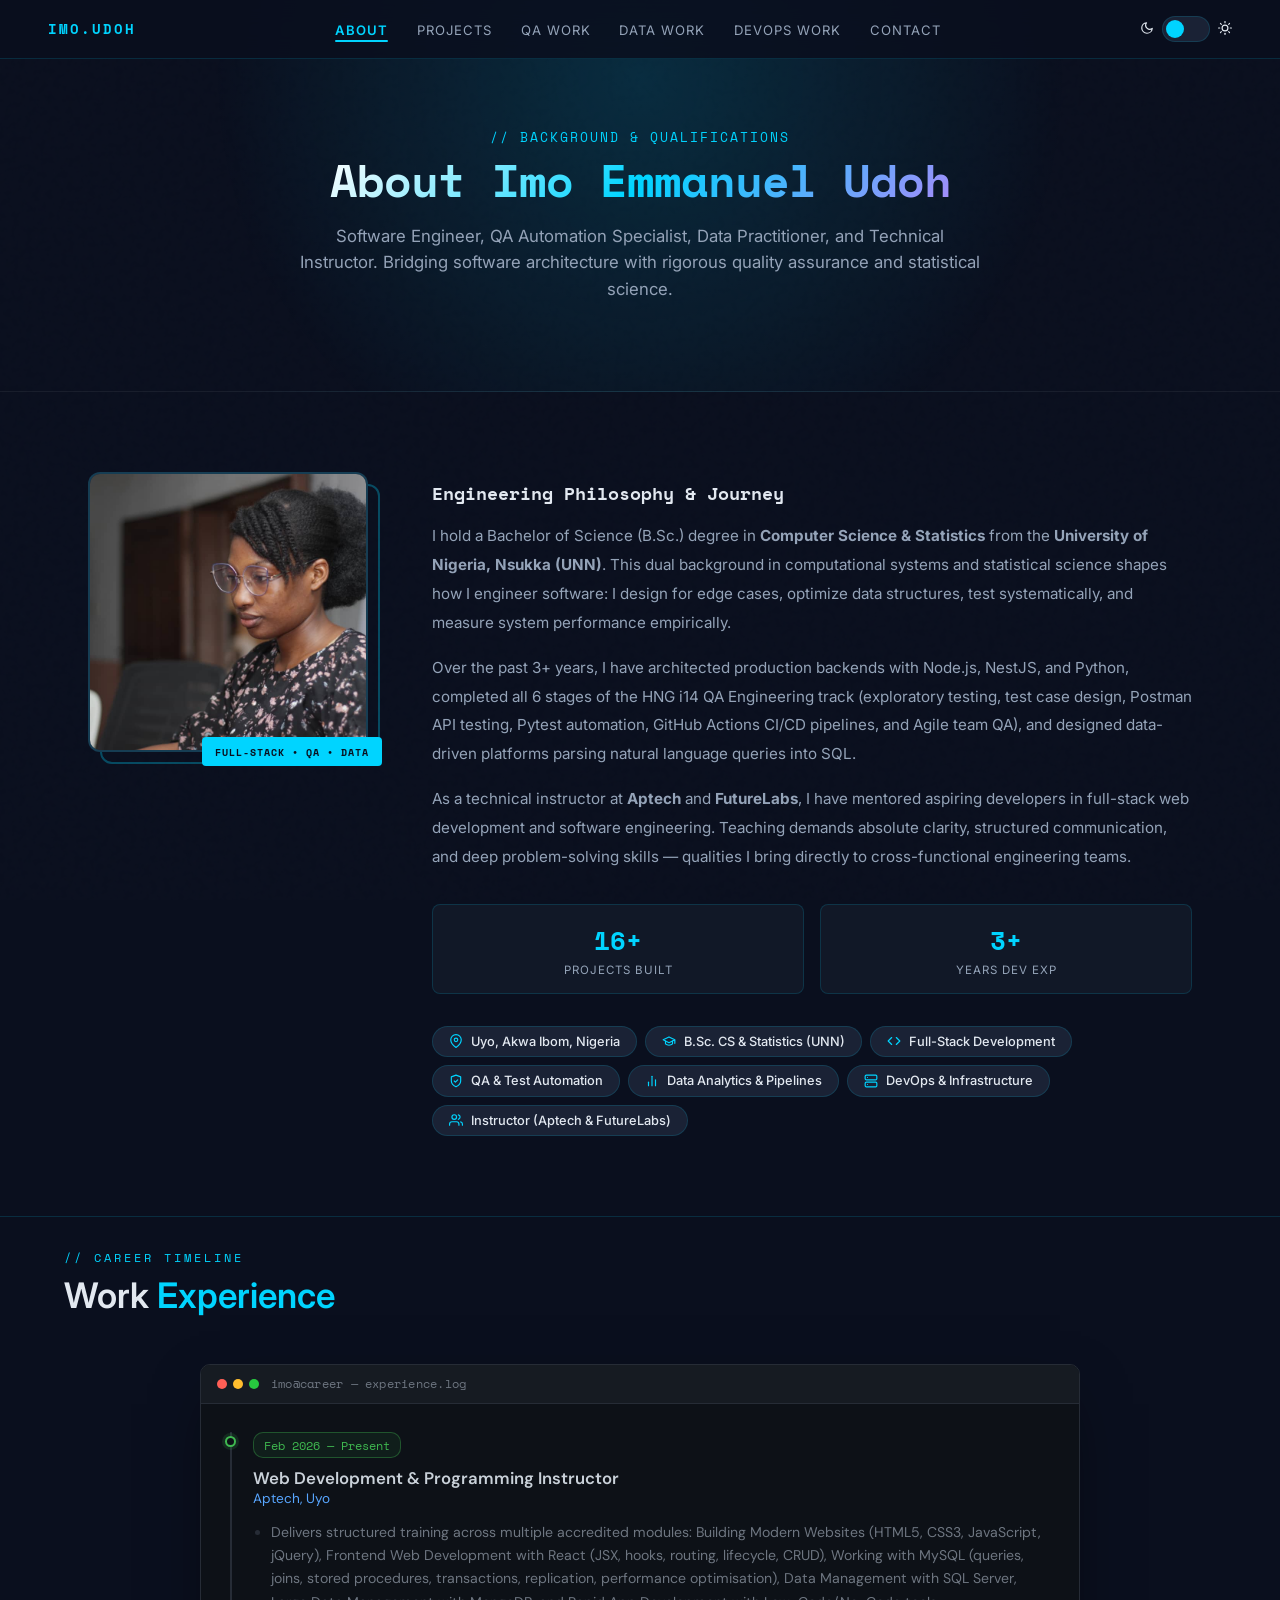
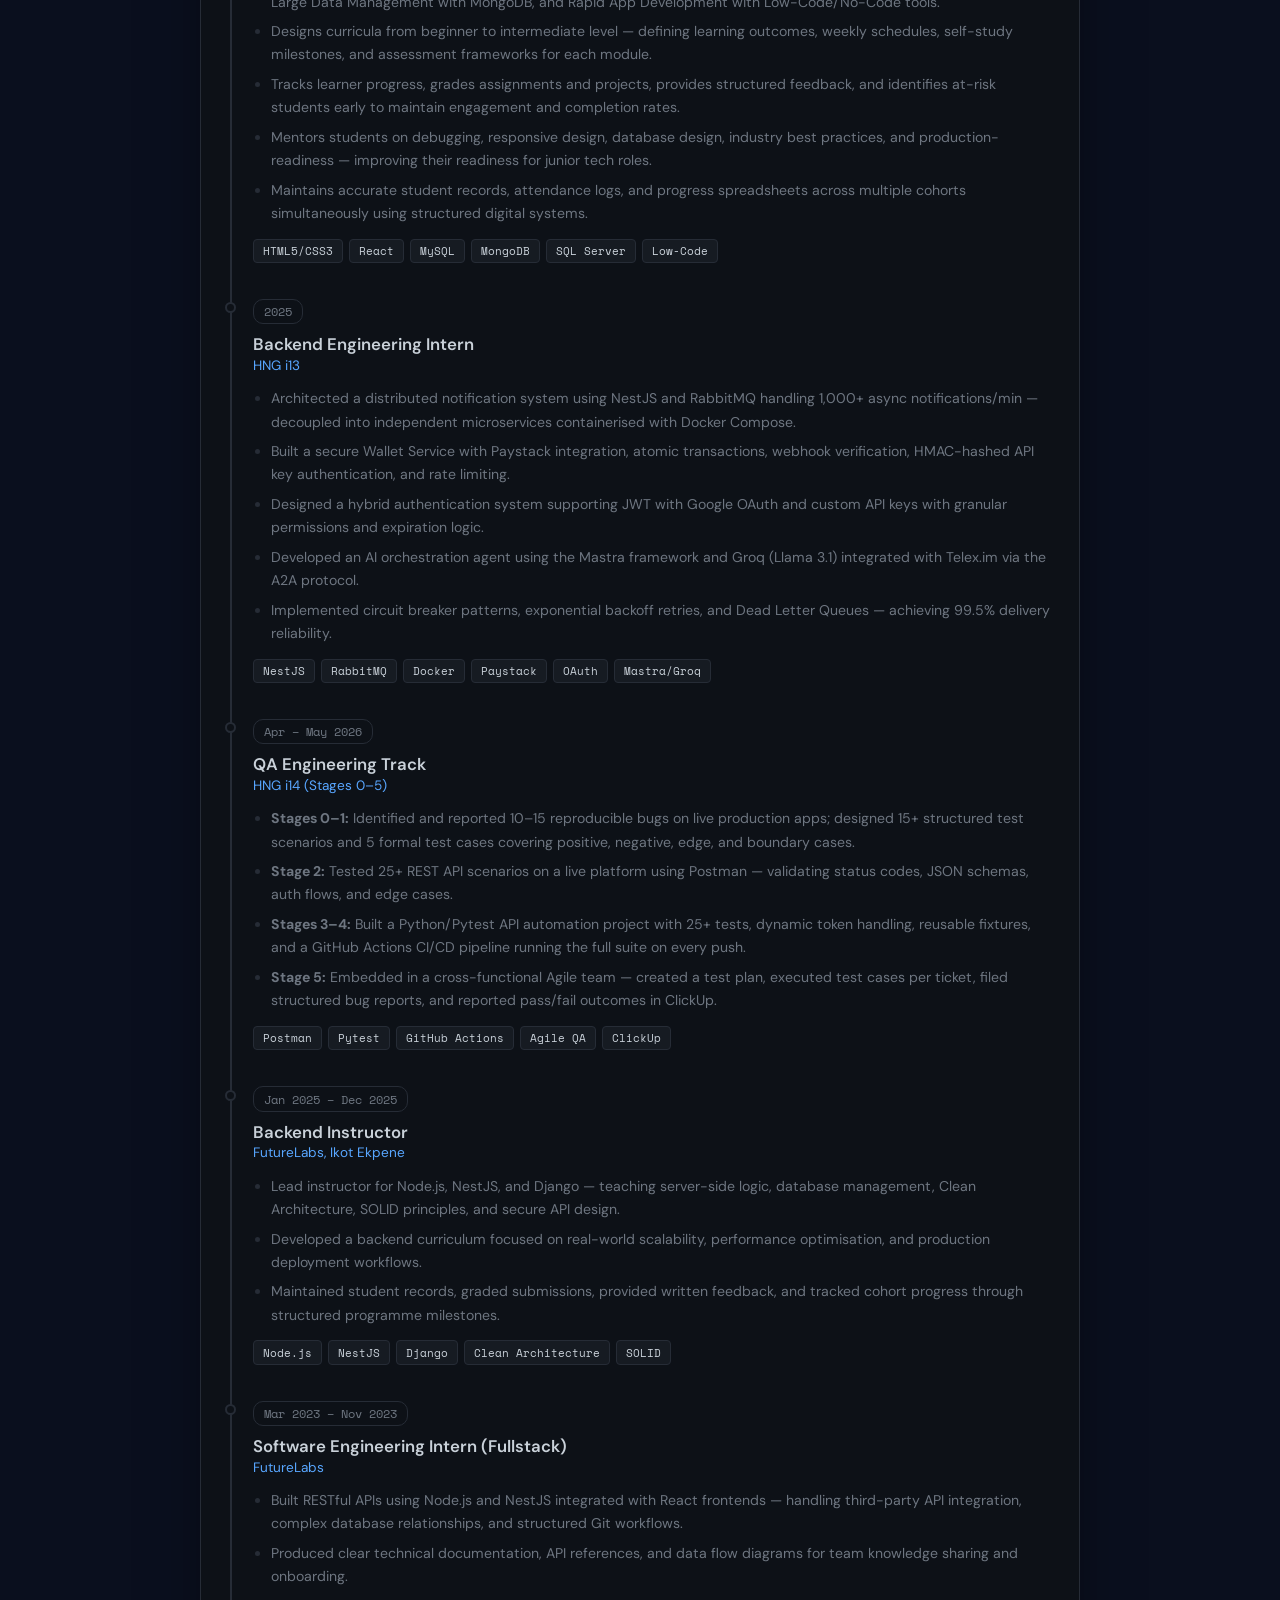
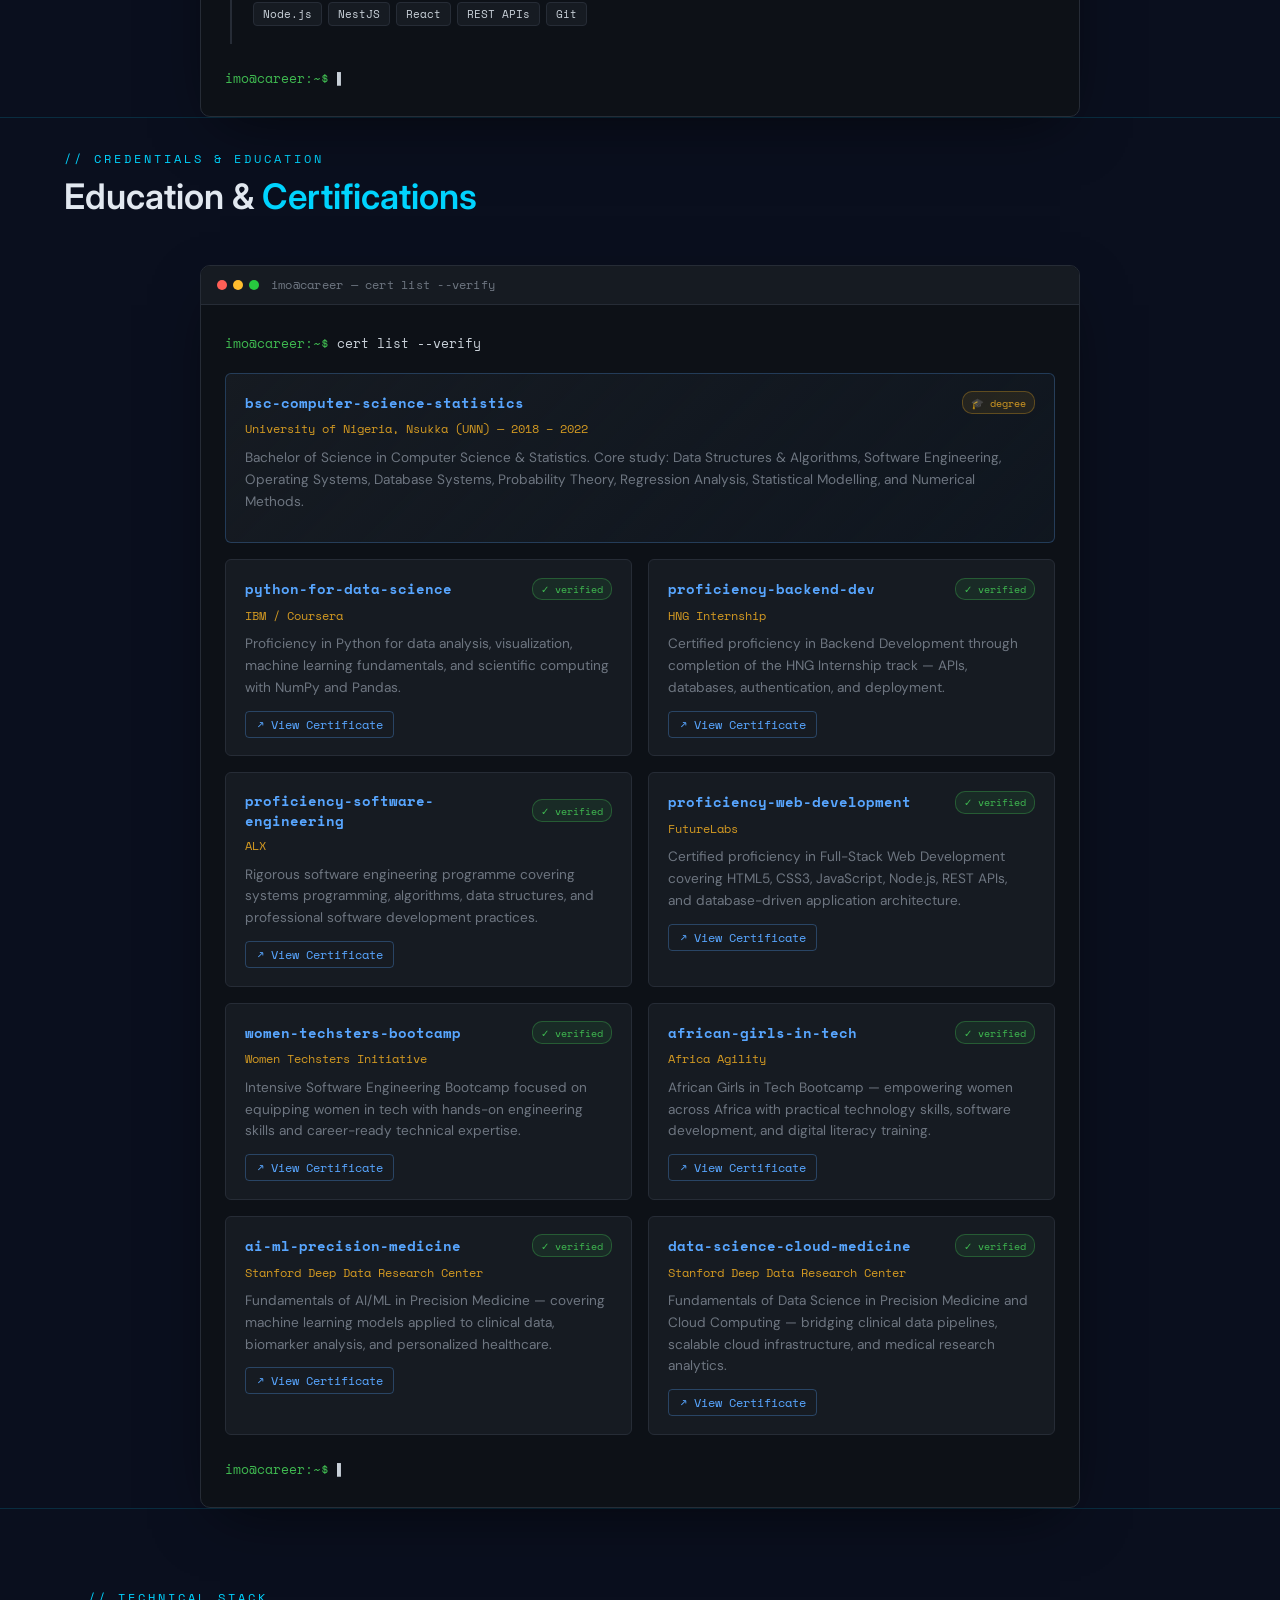
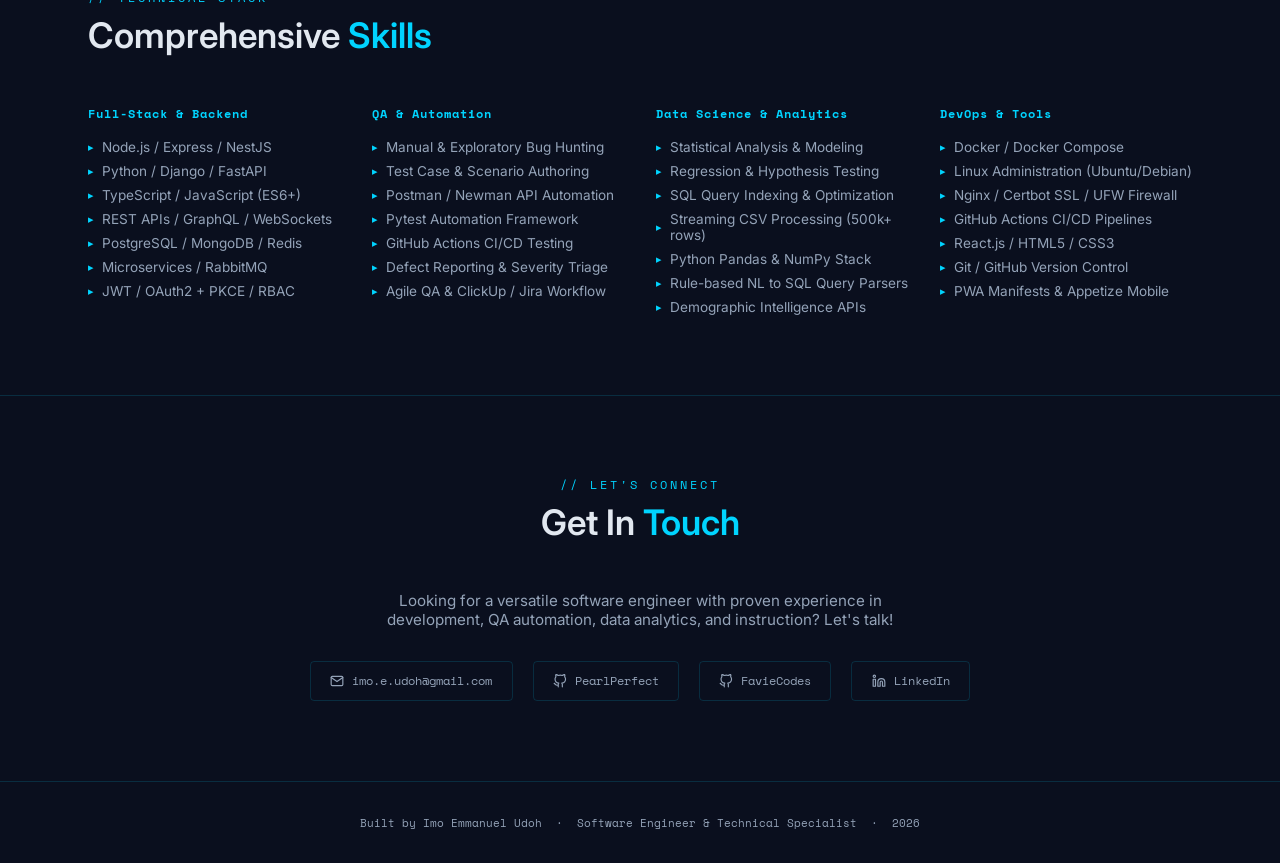
==== about.html @ d8f9f030 "Initial portfolio commit" ====
<!DOCTYPE html>
<html lang="en" data-theme="dark">

<head>
  <meta charset="UTF-8" />
  <meta name="viewport" content="width=device-width, initial-scale=1.0" />
  <title>About Me — Imo Emmanuel Udoh | Software Engineer</title>
  <meta name="description"
    content="Official profile of Imo Emmanuel Udoh — Software Engineer, QA Specialist, Data Practitioner, and Technical Instructor. Experience, Certifications, and Skills." />
  <link
    href="https://fonts.googleapis.com/css2?family=Inter:wght@300;400;500;600;700&family=Space+Mono:wght@400;700&family=DM+Sans:wght@300;400;500;600;700&display=swap"
    rel="stylesheet" />
  <link rel="stylesheet" href="./asset/styles.css" />
</head>

<body>

  <!-- ─── NAV ─── -->
  <nav>
    <div class="nav-logo"><a href="index.html">IMO.UDOH</a></div>
    <button class="mobile-menu-btn" id="mobileMenuBtn" aria-label="Toggle navigation menu">☰</button>
    <ul class="nav-links">
      <li><a href="about.html">About</a></li>
      <li><a href="projects.html">Projects</a></li>
     <li><a href="qa-work.html">QA Work</a></li> 
   <li><a href="data-work.html">Data Work</a></li>
      <li><a href="devops-work.html">DevOps Work</a></li>
      <li><a href="index.html#contact">Contact</a></li>
    </ul>
    <div class="theme-toggle-wrapper">
      <span class="theme-icon">
        <svg width="14" height="14" viewBox="0 0 24 24" fill="none" stroke="currentColor" stroke-width="2"
          stroke-linecap="round" stroke-linejoin="round">
          <path d="M21 12.79A9 9 0 1 1 11.21 3 7 7 0 0 0 21 12.79z" />
        </svg>
      </span>
      <button class="theme-toggle" id="themeToggle" aria-label="Toggle light/dark mode"></button>
      <span class="theme-icon">
        <svg width="14" height="14" viewBox="0 0 24 24" fill="none" stroke="currentColor" stroke-width="2"
          stroke-linecap="round" stroke-linejoin="round">
          <circle cx="12" cy="12" r="5" />
          <line x1="12" y1="1" x2="12" y2="3" />
          <line x1="12" y1="21" x2="12" y2="23" />
          <line x1="4.22" y1="4.22" x2="5.64" y2="5.64" />
          <line x1="18.36" y1="18.36" x2="19.78" y2="19.78" />
          <line x1="1" y1="12" x2="3" y2="12" />
          <line x1="21" y1="12" x2="23" y2="12" />
          <line x1="4.22" y1="19.78" x2="5.64" y2="18.36" />
          <line x1="18.36" y1="5.64" x2="19.78" y2="4.22" />
        </svg>
      </span>
    </div>
  </nav>

  <!-- ─── HERO HEADER ─── -->
  <div class="page-hero fancy-hero-bg">
    <div class="section-label">// background &amp; qualifications</div>
    <h1 class="fancy-title-gradient">About Imo Emmanuel Udoh</h1>
    <p class="page-desc">
      Software Engineer, QA Automation Specialist, Data Practitioner, and Technical Instructor. Bridging software
      architecture with rigorous quality assurance and statistical science.
    </p>
  </div>

  <!-- ─── MAIN  BIO ─── -->
  <section id="about-detail">
    <div class="about-grid">

      <div class="about-photo-wrapper fade-in">
        <img src="./asset/images/my_picture.jpeg" alt="Imo Emmanuel Udoh" class="about-photo" />
        <div class="about-photo-frame"></div>
        <div class="about-photo-badge">FULL-STACK • QA • DATA</div>
      </div>

      <div class="about-content fade-in">
        <h3>Engineering Philosophy &amp; Journey</h3>

        <p class="about-bio">
          I hold a Bachelor of Science (B.Sc.) degree in <strong>Computer Science &amp; Statistics</strong> from the
          <strong>University of Nigeria, Nsukka (UNN)</strong>. This dual background in computational systems and
          statistical science shapes how I engineer software: I design for edge cases, optimize data structures, test
          systematically, and measure system performance empirically.
        </p>

        <p class="about-bio">
          Over the past 3+ years, I have architected production backends with Node.js, NestJS, and Python, completed all
          6 stages of the HNG i14 QA Engineering track (exploratory testing, test case design, Postman API testing,
          Pytest automation, GitHub Actions CI/CD pipelines, and Agile team QA), and designed data-driven platforms
          parsing natural language queries into SQL.
        </p>

        <p class="about-bio">
          As a technical instructor at <strong>Aptech</strong> and <strong>FutureLabs</strong>, I have mentored aspiring
          developers in full-stack web development and software engineering. Teaching demands absolute clarity,
          structured communication, and deep problem-solving skills — qualities I bring directly to cross-functional
          engineering teams.
        </p>

        <!-- Stat Counters -->
        <div class="about-stats">
          <div class="stat-box">
            <span class="stat-number">16+</span>
            <div class="stat-label">Projects Built</div>
          </div>
          <div class="stat-box">
            <span class="stat-number">3+</span>
            <div class="stat-label">Years Dev Exp</div>
          </div>
        </div>

        <!--  Chip Badges with SVG icons -->
        <div class="about-chips">
          <span class="fancy-chip">
            <svg viewBox="0 0 24 24" fill="none" stroke="currentColor" stroke-width="2" stroke-linecap="round"
              stroke-linejoin="round">
              <path d="M21 10c0 7-9 13-9 13s-9-6-9-13a9 9 0 0 1 18 0z" />
              <circle cx="12" cy="10" r="3" />
            </svg>
            Uyo, Akwa Ibom, Nigeria
          </span>
          <span class="fancy-chip">
            <svg viewBox="0 0 24 24" fill="none" stroke="currentColor" stroke-width="2" stroke-linecap="round"
              stroke-linejoin="round">
              <path d="M22 10v6M2 10l10-5 10 5-10 5z" />
              <path d="M6 12v5c3 3 9 3 12 0v-5" />
            </svg>
            B.Sc. CS &amp; Statistics (UNN)
          </span>
          <span class="fancy-chip">
            <svg viewBox="0 0 24 24" fill="none" stroke="currentColor" stroke-width="2" stroke-linecap="round"
              stroke-linejoin="round">
              <polyline points="16 18 22 12 16 6" />
              <polyline points="8 6 2 12 8 18" />
            </svg>
            Full-Stack Development
          </span>
          <span class="fancy-chip">
            <svg viewBox="0 0 24 24" fill="none" stroke="currentColor" stroke-width="2" stroke-linecap="round"
              stroke-linejoin="round">
              <path d="M12 22s8-4 8-10V5l-8-3-8 3v7c0 6 8 10 8 10z" />
              <path d="m9 12 2 2 4-4" />
            </svg>
            QA &amp; Test Automation
          </span>
          <span class="fancy-chip">
            <svg viewBox="0 0 24 24" fill="none" stroke="currentColor" stroke-width="2" stroke-linecap="round"
              stroke-linejoin="round">
              <line x1="18" y1="20" x2="18" y2="10" />
              <line x1="12" y1="20" x2="12" y2="4" />
              <line x1="6" y1="20" x2="6" y2="14" />
            </svg>
            Data Analytics &amp; Pipelines
          </span>
          <span class="fancy-chip">
            <svg viewBox="0 0 24 24" fill="none" stroke="currentColor" stroke-width="2" stroke-linecap="round"
              stroke-linejoin="round">
              <rect x="2" y="2" width="20" height="8" rx="2" />
              <rect x="2" y="14" width="20" height="8" rx="2" />
              <line x1="6" y1="6" x2="6.01" y2="6" />
              <line x1="6" y1="18" x2="6.01" y2="18" />
            </svg>
            DevOps &amp; Infrastructure
          </span>
          <span class="fancy-chip">
            <svg viewBox="0 0 24 24" fill="none" stroke="currentColor" stroke-width="2" stroke-linecap="round"
              stroke-linejoin="round">
              <path d="M17 21v-2a4 4 0 0 0-4-4H5a4 4 0 0 0-4 4v2" />
              <circle cx="9" cy="7" r="4" />
              <path d="M23 21v-2a4 4 0 0 0-3-3.87" />
              <path d="M16 3.13a4 4 0 0 1 0 7.75" />
            </svg>
            Instructor (Aptech &amp; FutureLabs)
          </span>
        </div>
      </div>

    </div>
  </section>

  <div class="divider"></div>

  <!-- ═══════════════════════════════════════════════════════════
       WORK EXPERIENCE — terminal design (status labels removed)
       ═══════════════════════════════════════════════════════════ -->
  <section id="experience" class="tl-section">
    <div class="section-label">// career timeline</div>
    <h2 class="section-title">Work <span>Experience</span></h2>

    <div class="tl-terminal fade-in">
      <div class="tl-terminal-bar">
        <div class="tl-dots"><span></span><span></span><span></span></div>
        <div class="tl-tab">imo@career — experience.log</div>
      </div>
      <div class="tl-terminal-body">

        <div class="tl-commit is-active">
          <div class="tl-commit-head">
            <span class="tl-branch">Feb 2026 — Present</span>
          </div>
          <div class="tl-commit-msg"><strong>Web Development &amp; Programming Instructor</strong></div>
          <div class="tl-commit-company">Aptech, Uyo</div>
          <ul class="tl-commit-body">
            <li>Delivers structured training across multiple accredited modules: Building Modern Websites (HTML5, CSS3, JavaScript, jQuery), Frontend Web Development with React (JSX, hooks, routing, lifecycle, CRUD), Working with MySQL (queries, joins, stored procedures, transactions, replication, performance optimisation), Data Management with SQL Server, Large Data Management with MongoDB, and Rapid App Development with Low-Code/No-Code tools.</li>
            <li>Designs curricula from beginner to intermediate level — defining learning outcomes, weekly schedules, self-study milestones, and assessment frameworks for each module.</li>
            <li>Tracks learner progress, grades assignments and projects, provides structured feedback, and identifies at-risk students early to maintain engagement and completion rates.</li>
            <li>Mentors students on debugging, responsive design, database design, industry best practices, and production-readiness — improving their readiness for junior tech roles.</li>
            <li>Maintains accurate student records, attendance logs, and progress spreadsheets across multiple cohorts simultaneously using structured digital systems.</li>
          </ul>
          <div class="tl-commit-tags">
            <span class="tl-tag">HTML5/CSS3</span>
            <span class="tl-tag">React</span>
            <span class="tl-tag">MySQL</span>
            <span class="tl-tag">MongoDB</span>
            <span class="tl-tag">SQL Server</span>
            <span class="tl-tag">Low-Code</span>
          </div>
        </div>

        <div class="tl-commit">
          <div class="tl-commit-head">
            <span class="tl-branch">2025</span>
          </div>
          <div class="tl-commit-msg"><strong>Backend Engineering Intern</strong></div>
          <div class="tl-commit-company">HNG i13</div>
          <ul class="tl-commit-body">
            <li>Architected a distributed notification system using NestJS and RabbitMQ handling 1,000+ async notifications/min — decoupled into independent microservices containerised with Docker Compose.</li>
            <li>Built a secure Wallet Service with Paystack integration, atomic transactions, webhook verification, HMAC-hashed API key authentication, and rate limiting.</li>
            <li>Designed a hybrid authentication system supporting JWT with Google OAuth and custom API keys with granular permissions and expiration logic.</li>
            <li>Developed an AI orchestration agent using the Mastra framework and Groq (Llama 3.1) integrated with Telex.im via the A2A protocol.</li>
            <li>Implemented circuit breaker patterns, exponential backoff retries, and Dead Letter Queues — achieving 99.5% delivery reliability.</li>
          </ul>
          <div class="tl-commit-tags">
            <span class="tl-tag">NestJS</span>
            <span class="tl-tag">RabbitMQ</span>
            <span class="tl-tag">Docker</span>
            <span class="tl-tag">Paystack</span>
            <span class="tl-tag">OAuth</span>
            <span class="tl-tag">Mastra/Groq</span>
          </div>
        </div>

        <div class="tl-commit">
          <div class="tl-commit-head">
            <span class="tl-branch">Apr – May 2026</span>
          </div>
          <div class="tl-commit-msg"><strong>QA Engineering Track</strong></div>
          <div class="tl-commit-company">HNG i14 (Stages 0–5)</div>
          <ul class="tl-commit-body">
            <li><strong>Stages 0–1:</strong> Identified and reported 10–15 reproducible bugs on live production apps; designed 15+ structured test scenarios and 5 formal test cases covering positive, negative, edge, and boundary cases.</li>
            <li><strong>Stage 2:</strong> Tested 25+ REST API scenarios on a live platform using Postman — validating status codes, JSON schemas, auth flows, and edge cases.</li>
            <li><strong>Stages 3–4:</strong> Built a Python/Pytest API automation project with 25+ tests, dynamic token handling, reusable fixtures, and a GitHub Actions CI/CD pipeline running the full suite on every push.</li>
            <li><strong>Stage 5:</strong> Embedded in a cross-functional Agile team — created a test plan, executed test cases per ticket, filed structured bug reports, and reported pass/fail outcomes in ClickUp.</li>
          </ul>
          <div class="tl-commit-tags">
            <span class="tl-tag">Postman</span>
            <span class="tl-tag">Pytest</span>
            <span class="tl-tag">GitHub Actions</span>
            <span class="tl-tag">Agile QA</span>
            <span class="tl-tag">ClickUp</span>
          </div>
        </div>

        <div class="tl-commit">
          <div class="tl-commit-head">
            <span class="tl-branch">Jan 2025 – Dec 2025</span>
          </div>
          <div class="tl-commit-msg"><strong>Backend Instructor</strong></div>
          <div class="tl-commit-company">FutureLabs, Ikot Ekpene</div>
          <ul class="tl-commit-body">
            <li>Lead instructor for Node.js, NestJS, and Django — teaching server-side logic, database management, Clean Architecture, SOLID principles, and secure API design.</li>
            <li>Developed a backend curriculum focused on real-world scalability, performance optimisation, and production deployment workflows.</li>
            <li>Maintained student records, graded submissions, provided written feedback, and tracked cohort progress through structured programme milestones.</li>
          </ul>
          <div class="tl-commit-tags">
            <span class="tl-tag">Node.js</span>
            <span class="tl-tag">NestJS</span>
            <span class="tl-tag">Django</span>
            <span class="tl-tag">Clean Architecture</span>
            <span class="tl-tag">SOLID</span>
          </div>
        </div>

        <div class="tl-commit">
          <div class="tl-commit-head">
            <span class="tl-branch">Mar 2023 – Nov 2023</span>
          </div>
          <div class="tl-commit-msg"><strong>Software Engineering Intern (Fullstack)</strong></div>
          <div class="tl-commit-company">FutureLabs</div>
          <ul class="tl-commit-body">
            <li>Built RESTful APIs using Node.js and NestJS integrated with React frontends — handling third-party API integration, complex database relationships, and structured Git workflows.</li>
            <li>Produced clear technical documentation, API references, and data flow diagrams for team knowledge sharing and onboarding.</li>
          </ul>
          <div class="tl-commit-tags">
            <span class="tl-tag">Node.js</span>
            <span class="tl-tag">NestJS</span>
            <span class="tl-tag">React</span>
            <span class="tl-tag">REST APIs</span>
            <span class="tl-tag">Git</span>
          </div>
        </div>

        <div class="tl-prompt tl-prompt-end">imo@career:~$ <span class="tl-cursor">▌</span></div>
      </div>
    </div>
  </section>

  <div class="divider"></div>

  <!-- ═══════════════════════════════════════════════════════════
       EDUCATION & CERTIFICATIONS — cert manifest terminal
       ═══════════════════════════════════════════════════════════ -->
  <section id="certifications" class="pkg-section">
    <div class="section-label">// credentials &amp; education</div>
    <h2 class="section-title">Education &amp; <span>Certifications</span></h2>

    <div class="pkg-terminal fade-in">
      <div class="tl-terminal-bar">
        <div class="tl-dots"><span></span><span></span><span></span></div>
        <div class="tl-tab">imo@career — cert list --verify</div>
      </div>
      <div class="tl-terminal-body">
        <div class="tl-prompt">imo@career:~$ <span class="tl-cmd">cert list --verify</span></div>

        <div class="pkg-grid">

          <!-- Education entry (full-width) -->
          <div class="pkg-card pkg-card--education">
            <div class="pkg-card-top">
              <span class="pkg-name">bsc-computer-science-statistics</span>
              <span class="pkg-badge">🎓 degree</span>
            </div>
            <div class="pkg-version">University of Nigeria, Nsukka (UNN) — 2018 – 2022</div>
            <p class="pkg-desc">Bachelor of Science in Computer Science &amp; Statistics. Core study: Data Structures &amp; Algorithms, Software Engineering, Operating Systems, Database Systems, Probability Theory, Regression Analysis, Statistical Modelling, and Numerical Methods.</p>
          </div>

          <div class="pkg-card">
            <div class="pkg-card-top">
              <span class="pkg-name">python-for-data-science</span>
              <span class="pkg-badge">✓ verified</span>
            </div>
            <div class="pkg-version">IBM / Coursera</div>
            <p class="pkg-desc">Proficiency in Python for data analysis, visualization, machine learning fundamentals, and scientific computing with NumPy and Pandas.</p>
            <a href="#" class="pkg-link" target="_blank" rel="noopener noreferrer">↗ View Certificate</a>
          </div>

          <div class="pkg-card">
            <div class="pkg-card-top">
              <span class="pkg-name">proficiency-backend-dev</span>
              <span class="pkg-badge">✓ verified</span>
            </div>
            <div class="pkg-version">HNG Internship</div>
            <p class="pkg-desc">Certified proficiency in Backend Development through completion of the HNG Internship track — APIs, databases, authentication, and deployment.</p>
            <a href="#" class="pkg-link" target="_blank" rel="noopener noreferrer">↗ View Certificate</a>
          </div>

          <div class="pkg-card">
            <div class="pkg-card-top">
              <span class="pkg-name">proficiency-software-engineering</span>
              <span class="pkg-badge">✓ verified</span>
            </div>
            <div class="pkg-version">ALX</div>
            <p class="pkg-desc">Rigorous software engineering programme covering systems programming, algorithms, data structures, and professional software development practices.</p>
            <a href="#" class="pkg-link" target="_blank" rel="noopener noreferrer">↗ View Certificate</a>
          </div>

          <div class="pkg-card">
            <div class="pkg-card-top">
              <span class="pkg-name">proficiency-web-development</span>
              <span class="pkg-badge">✓ verified</span>
            </div>
            <div class="pkg-version">FutureLabs</div>
            <p class="pkg-desc">Certified proficiency in Full-Stack Web Development covering HTML5, CSS3, JavaScript, Node.js, REST APIs, and database-driven application architecture.</p>
            <a href="#" class="pkg-link" target="_blank" rel="noopener noreferrer">↗ View Certificate</a>
          </div>

          <div class="pkg-card">
            <div class="pkg-card-top">
              <span class="pkg-name">women-techsters-bootcamp</span>
              <span class="pkg-badge">✓ verified</span>
            </div>
            <div class="pkg-version">Women Techsters Initiative</div>
            <p class="pkg-desc">Intensive Software Engineering Bootcamp focused on equipping women in tech with hands-on engineering skills and career-ready technical expertise.</p>
            <a href="#" class="pkg-link" target="_blank" rel="noopener noreferrer">↗ View Certificate</a>
          </div>

          <div class="pkg-card">
            <div class="pkg-card-top">
              <span class="pkg-name">african-girls-in-tech</span>
              <span class="pkg-badge">✓ verified</span>
            </div>
            <div class="pkg-version">Africa Agility</div>
            <p class="pkg-desc">African Girls in Tech Bootcamp — empowering women across Africa with practical technology skills, software development, and digital literacy training.</p>
            <a href="#" class="pkg-link" target="_blank" rel="noopener noreferrer">↗ View Certificate</a>
          </div>

          <div class="pkg-card">
            <div class="pkg-card-top">
              <span class="pkg-name">ai-ml-precision-medicine</span>
              <span class="pkg-badge">✓ verified</span>
            </div>
            <div class="pkg-version">Stanford Deep Data Research Center</div>
            <p class="pkg-desc">Fundamentals of AI/ML in Precision Medicine — covering machine learning models applied to clinical data, biomarker analysis, and personalized healthcare.</p>
            <a href="#" class="pkg-link" target="_blank" rel="noopener noreferrer">↗ View Certificate</a>
          </div>

          <div class="pkg-card">
            <div class="pkg-card-top">
              <span class="pkg-name">data-science-cloud-medicine</span>
              <span class="pkg-badge">✓ verified</span>
            </div>
            <div class="pkg-version">Stanford Deep Data Research Center</div>
            <p class="pkg-desc">Fundamentals of Data Science in Precision Medicine and Cloud Computing — bridging clinical data pipelines, scalable cloud infrastructure, and medical research analytics.</p>
            <a href="#" class="pkg-link" target="_blank" rel="noopener noreferrer">↗ View Certificate</a>
          </div>

        </div>

        <div class="tl-prompt tl-prompt-end">imo@career:~$ <span class="tl-cursor">▌</span></div>
      </div>
    </div>
  </section>

  <div class="divider"></div>

  <!-- ─── SKILLS & TOOLBOX SECTION ─── -->
  <section id="skills">
    <div class="section-label">// technical stack</div>
    <h2 class="section-title">Comprehensive <span>Skills</span></h2>

    <div class="skills-wrapper">

      <div class="skill-group fade-in">
        <h3>Full-Stack &amp; Backend</h3>
        <ul class="skill-list">
          <li>Node.js / Express / NestJS</li>
          <li>Python / Django / FastAPI</li>
          <li>TypeScript / JavaScript (ES6+)</li>
          <li>REST APIs / GraphQL / WebSockets</li>
          <li>PostgreSQL / MongoDB / Redis</li>
          <li>Microservices / RabbitMQ</li>
          <li>JWT / OAuth2 + PKCE / RBAC</li>
        </ul>
      </div>

      <div class="skill-group fade-in">
        <h3>QA &amp; Automation</h3>
        <ul class="skill-list">
          <li>Manual &amp; Exploratory Bug Hunting</li>
          <li>Test Case &amp; Scenario Authoring</li>
          <li>Postman / Newman API Automation</li>
          <li>Pytest Automation Framework</li>
          <li>GitHub Actions CI/CD Testing</li>
          <li>Defect Reporting &amp; Severity Triage</li>
          <li>Agile QA &amp; ClickUp / Jira Workflow</li>
        </ul>
      </div>

      <div class="skill-group fade-in">
        <h3>Data Science &amp; Analytics</h3>
        <ul class="skill-list">
          <li>Statistical Analysis &amp; Modeling</li>
          <li>Regression &amp; Hypothesis Testing</li>
          <li>SQL Query Indexing &amp; Optimization</li>
          <li>Streaming CSV Processing (500k+ rows)</li>
          <li>Python Pandas &amp; NumPy Stack</li>
          <li>Rule-based NL to SQL Query Parsers</li>
          <li>Demographic Intelligence APIs</li>
        </ul>
      </div>

      <div class="skill-group fade-in">
        <h3>DevOps &amp; Tools</h3>
        <ul class="skill-list">
          <li>Docker / Docker Compose</li>
          <li>Linux Administration (Ubuntu/Debian)</li>
          <li>Nginx / Certbot SSL / UFW Firewall</li>
          <li>GitHub Actions CI/CD Pipelines</li>
          <li>React.js / HTML5 / CSS3</li>
          <li>Git / GitHub Version Control</li>
          <li>PWA Manifests &amp; Appetize Mobile</li>
        </ul>
      </div>

    </div>
  </section>

  <div class="divider"></div>

  <!-- ─── CONTACT ─── -->
  <section id="contact">
    <div class="section-label">// let's connect</div>
    <h2 class="section-title">Get In <span>Touch</span></h2>
    <p class="contact-desc">
      Looking for a versatile software engineer with proven experience in development, QA automation, data analytics,
      and instruction? Let's talk!
    </p>
    <div class="contact-links">
      <a href="mailto:imo.e.udoh@gmail.com" class="contact-link">
        <svg width="14" height="14" viewBox="0 0 24 24" fill="none" stroke="currentColor" stroke-width="2"
          stroke-linecap="round" stroke-linejoin="round">
          <path d="M4 4h16c1.1 0 2 .9 2 2v12c0 1.1-.9 2-2 2H4c-1.1 0-2-.9-2-2V6c0-1.1.9-2 2-2z" />
          <polyline points="22,6 12,13 2,6" />
        </svg>
        imo.e.udoh@gmail.com
      </a>
      <a href="https://github.com/PearlPerfect" class="contact-link" target="_blank" rel="noopener noreferrer">
        <svg width="14" height="14" viewBox="0 0 24 24" fill="none" stroke="currentColor" stroke-width="2"
          stroke-linecap="round" stroke-linejoin="round">
          <path
            d="M9 19c-5 1.5-5-2.5-7-3m14 6v-3.87a3.37 3.37 0 0 0-.94-2.61c3.14-.35 6.44-1.54 6.44-7A5.44 5.44 0 0 0 20 4.77 5.07 5.07 0 0 0 19.91 1S18.73.65 16 2.48a13.38 13.38 0 0 0-7 0C6.27.65 5.09 1 5.09 1A5.07 5.07 0 0 0 5 4.77a5.44 5.44 0 0 0-1.5 3.78c0 5.42 3.3 6.61 6.44 7A3.37 3.37 0 0 0 9 18.13V22" />
        </svg>
        PearlPerfect
      </a>
      <a href="https://github.com/FavieCodes" class="contact-link" target="_blank" rel="noopener noreferrer">
        <svg width="14" height="14" viewBox="0 0 24 24" fill="none" stroke="currentColor" stroke-width="2"
          stroke-linecap="round" stroke-linejoin="round">
          <path
            d="M9 19c-5 1.5-5-2.5-7-3m14 6v-3.87a3.37 3.37 0 0 0-.94-2.61c3.14-.35 6.44-1.54 6.44-7A5.44 5.44 0 0 0 20 4.77 5.07 5.07 0 0 0 19.91 1S18.73.65 16 2.48a13.38 13.38 0 0 0-7 0C6.27.65 5.09 1 5.09 1A5.07 5.07 0 0 0 5 4.77a5.44 5.44 0 0 0-1.5 3.78c0 5.42 3.3 6.61 6.44 7A3.37 3.37 0 0 0 9 18.13V22" />
        </svg>
        FavieCodes
      </a>
      <a href="https://linkedin.com/in/imo-udoh-747347197" class="contact-link" target="_blank"
        rel="noopener noreferrer">
        <svg width="14" height="14" viewBox="0 0 24 24" fill="none" stroke="currentColor" stroke-width="2"
          stroke-linecap="round" stroke-linejoin="round">
          <path d="M16 8a6 6 0 0 1 6 6v7h-4v-7a2 2 0 0 0-2-2 2 2 0 0 0-2 2v7h-4v-7a6 6 0 0 1 6-6z" />
          <rect x="2" y="9" width="4" height="12" />
          <circle cx="4" cy="4" r="2" />
        </svg>
        LinkedIn
      </a>
    </div>
  </section>

  <footer>
    <p>Built by Imo Emmanuel Udoh &nbsp;·&nbsp; Software Engineer &amp; Technical Specialist &nbsp;·&nbsp; 2026</p>
  </footer>

  <!-- ─── SCRIPTS ─── -->
  <script src="./asset/scripts.js"></script>
</body>
</html>
---- asset/styles.css ----
/* ═══════════════════════════════════════════════
   VARIABLES — DARK MODE (default)
═══════════════════════════════════════════════ */
:root {
  --bg: #0a0f1e;
  --bg2: #060b16;
  --surface: #111827;
  --surface2: #1a2235;
  --surface3: #222e45;
  --accent: #00d4ff;
  --accent2: #7c3aed;
  --accent3: #10b981;
  --accent-glow: rgba(0, 212, 255, 0.15);
  --text: #e2e8f0;
  --muted: #94a3b8;
  --border: rgba(0, 212, 255, 0.15);
  --border-soft: rgba(255,255,255,0.06);
  --mono: 'Space Mono', monospace;
  --sans: 'Inter', 'DM Sans', sans-serif;
  --shadow: 0 4px 24px rgba(0,0,0,0.4);
  --card-hover-shadow: 0 8px 40px rgba(0, 212, 255, 0.08);
  --toggle-bg: #1a2235;
  --toggle-knob: #00d4ff;
}

/* ═══════════════════════════════════════════════
   VARIABLES — LIGHT MODE
═══════════════════════════════════════════════ */
[data-theme="light"] {
  --bg: #f0f4ff;
  --bg2: #e4eaf7;
  --surface: #ffffff;
  --surface2: #eef2fb;
  --surface3: #e2e8f5;
  --accent: #0066cc;
  --accent2: #6d28d9;
  --accent3: #059669;
  --accent-glow: rgba(0, 102, 204, 0.1);
  --text: #0f172a;
  --muted: #475569;
  --border: rgba(0, 102, 204, 0.18);
  --border-soft: rgba(0,0,0,0.07);
  --shadow: 0 4px 24px rgba(0,0,0,0.08);
  --card-hover-shadow: 0 8px 40px rgba(0, 102, 204, 0.12);
  --toggle-bg: #dbe4f5;
  --toggle-knob: #0066cc;
}

/* ═══════════════════════════════════════════════
   RESET & BASE
═══════════════════════════════════════════════ */
*, *::before, *::after {
  box-sizing: border-box;
  margin: 0;
  padding: 0;
}

html {
  scroll-behavior: smooth;
}

body {
  background: var(--bg);
  color: var(--text);
  font-family: var(--sans);
  overflow-x: hidden;
  transition: background 0.3s ease, color 0.3s ease;
}

/* ═══════════════════════════════════════════════
   NOISE TEXTURE OVERLAY
═══════════════════════════════════════════════ */
body::before {
  content: '';
  position: fixed;
  inset: 0;
  z-index: 0;
  background-image: url("data:image/svg+xml,%3Csvg viewBox='0 0 200 200' xmlns='http://www.w3.org/2000/svg'%3E%3Cfilter id='n'%3E%3CfeTurbulence type='fractalNoise' baseFrequency='0.65' numOctaves='3' stitchTiles='stitch'/%3E%3C/filter%3E%3Crect width='100%25' height='100%25' filter='url(%23n)' opacity='0.04'/%3E%3C/svg%3E");
  pointer-events: none;
  opacity: 0.4;
}

/* ═══════════════════════════════════════════════
   SCROLLBAR
═══════════════════════════════════════════════ */
::-webkit-scrollbar { width: 4px; }
::-webkit-scrollbar-track { background: var(--bg); }
::-webkit-scrollbar-thumb { background: var(--accent); border-radius: 2px; }

/* ═══════════════════════════════════════════════
   NAVIGATION
═══════════════════════════════════════════════ */
nav {
  position: fixed;
  top: 0; left: 0; right: 0;
  z-index: 100;
  display: flex;
  align-items: center;
  justify-content: space-between;
  padding: 1rem 3rem;
  background: rgba(10, 15, 30, 0.85);
  backdrop-filter: blur(12px);
  border-bottom: 1px solid var(--border);
  transition: background 0.3s ease;
}

[data-theme="light"] nav {
  background: rgba(240, 244, 255, 0.88);
}

.nav-logo {
  font-family: var(--mono);
  font-size: 0.85rem;
  color: var(--accent);
  letter-spacing: 2px;
  font-weight: 700;
}

.nav-logo a {
  color: inherit;
  text-decoration: none;
}

.nav-links {
  display: flex;
  align-items: center;
  gap: 1.8rem;
  list-style: none;
}

.nav-links a {
  font-size: 0.82rem;
  color: var(--muted);
  text-decoration: none;
  letter-spacing: 1px;
  text-transform: uppercase;
  transition: color 0.2s;
}

.nav-links a:hover,
.nav-links a.active {
  color: var(--accent);
}

.nav-links a.active {
  font-weight: 600;
  position: relative;
}

.nav-links a.active::after {
  content: '';
  position: absolute;
  bottom: -4px;
  left: 0;
  width: 100%;
  height: 2px;
  background: var(--accent);
  border-radius: 2px;
}

/* ─── THEME TOGGLE ─── */
.theme-toggle {
  background: var(--toggle-bg);
  border: 1px solid var(--border);
  border-radius: 20px;
  width: 48px;
  height: 26px;
  cursor: pointer;
  position: relative;
  transition: background 0.3s ease;
  flex-shrink: 0;
}

.theme-toggle::after {
  content: '';
  position: absolute;
  top: 3px; left: 3px;
  width: 18px; height: 18px;
  border-radius: 50%;
  background: var(--toggle-knob);
  transition: transform 0.3s ease, background 0.3s ease;
}

[data-theme="light"] .theme-toggle::after {
  transform: translateX(22px);
}

.theme-toggle-wrapper {
  display: flex;
  align-items: center;
  gap: 0.5rem;
}

.theme-icon {
  font-size: 0.85rem;
  user-select: none;
}

/* ═══════════════════════════════════════════════
   HERO
═══════════════════════════════════════════════ */
#hero {
  min-height: 100vh;
  display: flex;
  align-items: center;
  padding: 6rem 3rem 3rem;
  position: relative;
  overflow: hidden;
}

.hero-grid {
  display: grid;
  grid-template-columns: 1fr 1fr;
  gap: 4rem;
  align-items: center;
  max-width: 1200px;
  margin: 0 auto;
  width: 100%;
}

.hero-bg-orb {
  position: absolute;
  border-radius: 50%;
  filter: blur(80px);
  pointer-events: none;
}

.orb1 {
  width: 500px; height: 500px;
  background: rgba(0, 212, 255, 0.08);
  top: -100px; right: -100px;
}

.orb2 {
  width: 300px; height: 300px;
  background: rgba(124, 58, 237, 0.1);
  bottom: 50px; left: 200px;
}

.hero-tag {
  display: inline-flex;
  align-items: center;
  gap: 0.5rem;
  font-family: var(--mono);
  font-size: 0.72rem;
  color: var(--accent);
  border: 1px solid var(--accent);
  border-radius: 2px;
  padding: 0.3rem 0.7rem;
  margin-bottom: 1.5rem;
  letter-spacing: 1px;
}

.hero-tag::before {
  content: '';
  width: 6px; height: 6px;
  background: var(--accent);
  border-radius: 50%;
  animation: pulse 2s infinite;
}

@keyframes pulse {
  0%, 100% { opacity: 1; }
  50% { opacity: 0.3; }
}

h1 {
  font-family: var(--mono);
  font-size: clamp(2rem, 4vw, 3.2rem);
  line-height: 1.15;
  color: var(--text);
  margin-bottom: 0.5rem;
}

h1 span { color: var(--accent); }

.hero-role {
  font-family: var(--sans);
  font-size: 1.1rem;
  color: var(--muted);
  margin-bottom: 1.5rem;
  font-weight: 300;
}

.hero-desc {
  font-size: 0.95rem;
  color: var(--muted);
  line-height: 1.8;
  margin-bottom: 2rem;
}

.hero-cta {
  display: flex;
  gap: 1rem;
  flex-wrap: wrap;
}

.btn {
  padding: 0.75rem 1.75rem;
  font-family: var(--mono);
  font-size: 0.78rem;
  letter-spacing: 1px;
  border: none;
  cursor: pointer;
  text-decoration: none;
  display: inline-block;
  transition: all 0.25s;
  position: relative;
  overflow: hidden;
}

.btn-primary {
  background: var(--accent);
  color: var(--bg);
}

.btn-primary:hover {
  background: var(--text);
  color: var(--bg);
  transform: translateY(-2px);
}

.btn-outline {
  background: transparent;
  color: var(--accent);
  border: 1px solid var(--accent);
}

.btn-outline:hover {
  background: var(--accent);
  color: var(--bg);
  transform: translateY(-2px);
}

/* ═══════════════════════════════════════════════
   HERO TERMINAL
═══════════════════════════════════════════════ */
.hero-terminal {
  background: var(--surface);
  border: 1px solid var(--border);
  border-radius: 8px;
  overflow: hidden;
  font-family: var(--mono);
  font-size: 0.8rem;
  animation: slideIn 0.8s ease both 0.3s;
  box-shadow: var(--shadow);
}

@keyframes slideIn {
  from { opacity: 0; transform: translateX(40px); }
  to { opacity: 1; transform: translateX(0); }
}

.term-header {
  display: flex;
  align-items: center;
  gap: 0.5rem;
  padding: 0.75rem 1rem;
  background: var(--surface2);
  border-bottom: 1px solid var(--border);
}

.dot { width: 10px; height: 10px; border-radius: 50%; }
.dot.r { background: #ff5f57; }
.dot.y { background: #ffbd2e; }
.dot.g { background: #28ca41; }

.term-title {
  font-size: 0.7rem;
  color: var(--muted);
  margin-left: auto;
}

.term-body {
  padding: 1.25rem;
  line-height: 2;
}

.term-line { display: flex; gap: 0.5rem; }
.prompt { color: var(--accent3); }
.cmd { color: var(--text); }
.out { color: var(--muted); padding-left: 1rem; }
.hi { color: var(--accent); }
.hi2 { color: #f472b6; }
.hi3 { color: var(--accent3); }

.cursor {
  display: inline-block;
  width: 8px; height: 14px;
  background: var(--accent);
  animation: blink 1s step-end infinite;
  vertical-align: middle;
}

@keyframes blink {
  0%, 100% { opacity: 1; }
  50% { opacity: 0; }
}

/* ═══════════════════════════════════════════════
   SHARED SECTION STYLES
═══════════════════════════════════════════════ */
section {
  padding: 5rem 3rem;
  max-width: 1200px;
  margin: 0 auto;
}

.section-label {
  font-family: var(--mono);
  font-size: 0.72rem;
  color: var(--accent);
  letter-spacing: 3px;
  text-transform: uppercase;
  margin-bottom: 0.5rem;
}

.section-title {
  font-size: clamp(1.6rem, 3vw, 2.2rem);
  font-weight: 600;
  color: var(--text);
  margin-bottom: 3rem;
}

.section-title span { color: var(--accent); }

/* ═══════════════════════════════════════════════
   ABOUT SECTION
═══════════════════════════════════════════════ */
.about-grid {
  display: grid;
  grid-template-columns: 280px 1fr;
  gap: 4rem;
  align-items: start;
}

.about-photo-wrapper {
  position: relative;
}

.about-photo {
  width: 100%;
  aspect-ratio: 1;
  border-radius: 12px;
  object-fit: cover;
  display: block;
  border: 2px solid var(--border);
  background: var(--surface2);
  position: relative;
  z-index: 1;
}

.about-photo-placeholder {
  width: 100%;
  aspect-ratio: 1;
  border-radius: 12px;
  background: var(--surface2);
  border: 2px dashed var(--border);
  display: flex;
  flex-direction: column;
  align-items: center;
  justify-content: center;
  gap: 0.75rem;
  color: var(--muted);
  font-family: var(--mono);
  font-size: 0.72rem;
  letter-spacing: 1px;
  position: relative;
  z-index: 1;
}

.about-photo-placeholder span:first-child {
  font-size: 3rem;
}

.about-photo-frame {
  position: absolute;
  top: 12px; left: 12px;
  right: -12px; bottom: -12px;
  border: 2px solid var(--accent);
  border-radius: 12px;
  opacity: 0.3;
  z-index: 0;
}

.about-photo-badge {
  position: absolute;
  bottom: -14px;
  right: -14px;
  background: var(--accent);
  color: var(--bg);
  font-family: var(--mono);
  font-size: 0.65rem;
  font-weight: 700;
  letter-spacing: 1px;
  padding: 0.4rem 0.8rem;
  border-radius: 4px;
  z-index: 2;
  white-space: nowrap;
}

.about-content { padding-top: 0.5rem; }

.about-content h3 {
  font-family: var(--mono);
  font-size: 1.1rem;
  color: var(--text);
  margin-bottom: 1rem;
}

.about-content h3 span { color: var(--accent); }

.about-bio {
  font-size: 0.95rem;
  color: var(--muted);
  line-height: 1.9;
  margin-bottom: 1.5rem;
}

.about-bio + .about-bio { margin-top: -0.5rem; }

.about-stats {
  display: grid;
  grid-template-columns: repeat(auto-fit, minmax(140px, 1fr));
  gap: 1rem;
  margin: 2rem 0;
}

.stat-box {
  background: var(--surface);
  border: 1px solid var(--border);
  border-radius: 8px;
  padding: 1rem;
  text-align: center;
  transition: border-color 0.3s, transform 0.3s;
}

.stat-box:hover {
  border-color: var(--accent);
  transform: translateY(-3px);
}

.stat-number {
  font-family: var(--mono);
  font-size: 1.6rem;
  color: var(--accent);
  font-weight: 700;
  display: block;
}

.stat-label {
  font-size: 0.72rem;
  color: var(--muted);
  text-transform: uppercase;
  letter-spacing: 1px;
  margin-top: 0.25rem;
}

.about-chips {
  display: flex;
  flex-wrap: wrap;
  gap: 0.5rem;
  margin-top: 1.5rem;
}

.chip {
  font-family: var(--mono);
  font-size: 0.68rem;
  padding: 0.3rem 0.7rem;
  border-radius: 2px;
  background: var(--surface2);
  color: var(--muted);
  border: 1px solid var(--border-soft);
  letter-spacing: 0.5px;
}

/* ═══════════════════════════════════════════════
   QA STAGES
═══════════════════════════════════════════════ */
.stages-grid {
  display: grid;
  grid-template-columns: repeat(auto-fit, minmax(280px, 1fr));
  gap: 1.5rem;
}

.stage-card {
  background: var(--surface);
  border: 1px solid var(--border);
  border-radius: 8px;
  padding: 1.5rem;
  transition: border-color 0.3s, transform 0.3s, box-shadow 0.3s;
  position: relative;
  overflow: hidden;
}

.stage-card::before {
  content: '';
  position: absolute;
  top: 0; left: 0; right: 0;
  height: 3px;
  background: linear-gradient(90deg, var(--accent), var(--accent2));
}

.stage-card:hover {
  border-color: var(--accent);
  transform: translateY(-4px);
  box-shadow: var(--card-hover-shadow);
}

.stage-num {
  font-family: var(--mono);
  font-size: 0.7rem;
  color: var(--accent);
  background: var(--accent-glow);
  display: inline-block;
  padding: 0.2rem 0.6rem;
  border-radius: 2px;
  margin-bottom: 0.75rem;
}

.stage-card h3 {
  font-size: 0.95rem;
  color: var(--text);
  margin-bottom: 0.5rem;
  font-weight: 600;
}

.stage-card p {
  font-size: 0.82rem;
  color: var(--muted);
  line-height: 1.7;
}

/* ═══════════════════════════════════════════════
   TAGS (shared)
═══════════════════════════════════════════════ */
.stage-tags {
  display: flex;
  flex-wrap: wrap;
  gap: 0.4rem;
  margin-top: 1rem;
}

.tag {
  font-family: var(--mono);
  font-size: 0.65rem;
  padding: 0.2rem 0.5rem;
  border-radius: 2px;
  background: var(--accent-glow);
  color: var(--accent);
  border: 1px solid rgba(0, 212, 255, 0.2);
}

[data-theme="light"] .tag {
  border-color: rgba(0, 102, 204, 0.2);
}

/* ═══════════════════════════════════════════════
   PROJECTS
═══════════════════════════════════════════════ */
.projects-grid {
  display: grid;
  grid-template-columns: repeat(auto-fit, minmax(300px, 1fr));
  gap: 1.5rem;
}

.project-card {
  background: var(--surface);
  border: 1px solid var(--border);
  border-radius: 8px;
  padding: 1.75rem;
  transition: border-color 0.3s, transform 0.3s, box-shadow 0.3s;
  display: flex;
  flex-direction: column;
}

.project-card:hover {
  border-color: var(--accent2);
  transform: translateY(-4px);
  box-shadow: var(--card-hover-shadow);
}

.project-icon {
  font-size: 1.5rem;
  margin-bottom: 1rem;
}

.project-card h3 {
  font-size: 1rem;
  color: var(--text);
  margin-bottom: 0.5rem;
}

.project-card p {
  font-size: 0.82rem;
  color: var(--muted);
  line-height: 1.7;
  margin-bottom: 1rem;
  flex: 1;
}

.project-links {
  display: flex;
  flex-direction: column;
  gap: 0.4rem;
  margin-top: 0.5rem;
}

.project-link {
  font-family: var(--mono);
  font-size: 0.72rem;
  color: var(--accent);
  text-decoration: none;
  transition: color 0.2s;
  display: inline-flex;
  align-items: center;
  gap: 0.3rem;
}

.project-link:hover {
  text-decoration: underline;
  color: var(--text);
}

.project-link.live {
  color: var(--accent3);
}

.project-link.live:hover {
  color: var(--text);
}

/* ═══════════════════════════════════════════════
   SKILLS
═══════════════════════════════════════════════ */
.skills-wrapper {
  display: grid;
  grid-template-columns: repeat(auto-fit, minmax(240px, 1fr));
  gap: 2rem;
}

.skill-group h3 {
  font-family: var(--mono);
  font-size: 0.78rem;
  color: var(--accent);
  margin-bottom: 1rem;
  letter-spacing: 1px;
}

.skill-list {
  list-style: none;
  display: flex;
  flex-direction: column;
  gap: 0.5rem;
}

.skill-list li {
  font-size: 0.85rem;
  color: var(--muted);
  display: flex;
  align-items: center;
  gap: 0.5rem;
}

.skill-list li::before {
  content: '▸';
  color: var(--accent);
  font-size: 0.7rem;
  flex-shrink: 0;
}

/* ═══════════════════════════════════════════════
   CONTACT
═══════════════════════════════════════════════ */
#contact { text-align: center; }

.contact-links {
  display: flex;
  justify-content: center;
  gap: 1.25rem;
  flex-wrap: wrap;
  margin-top: 2rem;
}

.contact-link {
  display: flex;
  align-items: center;
  gap: 0.5rem;
  font-family: var(--mono);
  font-size: 0.78rem;
  color: var(--muted);
  text-decoration: none;
  transition: color 0.2s, border-color 0.2s;
  border: 1px solid var(--border);
  padding: 0.6rem 1.2rem;
  border-radius: 4px;
}

.contact-link:hover {
  color: var(--accent);
  border-color: var(--accent);
}

/* ═══════════════════════════════════════════════
   FOOTER
═══════════════════════════════════════════════ */
footer {
  text-align: center;
  padding: 2rem;
  font-family: var(--mono);
  font-size: 0.7rem;
  color: var(--muted);
  border-top: 1px solid var(--border);
}

/* ═══════════════════════════════════════════════
   DIVIDER
═══════════════════════════════════════════════ */
.divider {
  width: 100%;
  height: 1px;
  background: var(--border);
  margin: 0;
}

/* ═══════════════════════════════════════════════
   ANIMATIONS
═══════════════════════════════════════════════ */
.fade-in {
  opacity: 0;
  transform: translateY(20px);
  transition: opacity 0.6s ease, transform 0.6s ease;
}

.fade-in.visible {
  opacity: 1;
  transform: translateY(0);
}

/* ═══════════════════════════════════════════════
   RESPONSIVE — TABLET
═══════════════════════════════════════════════ */
@media (max-width: 900px) {
  .about-grid {
    grid-template-columns: 200px 1fr;
    gap: 2.5rem;
  }

  .about-stats {
    grid-template-columns: repeat(3, 1fr);
  }
}

/* ═══════════════════════════════════════════════
   RESPONSIVE — MOBILE
═══════════════════════════════════════════════ */
@media (max-width: 768px) {
  nav {
    padding: 1rem 1.5rem;
    gap: 1rem;
  }

  .nav-links {
    display: none;
  }

  #hero {
    padding: 5rem 1.5rem 2rem;
  }

  .hero-grid {
    grid-template-columns: 1fr;
    gap: 2rem;
  }

/* ═══════════════════════════════════════════════
   WORK EXPERIENCE TIMELINE (Split Layout)
═══════════════════════════════════════════════ */
.timeline {
  display: flex;
  flex-direction: column;
  gap: 3.5rem;
  max-width: 900px;
  margin: 3rem auto 0;
  position: relative;
}

.timeline::before {
  content: '';
  position: absolute;
  top: 0;
  bottom: 0;
  left: 50%;
  width: 2px;
  background: var(--border-soft);
  transform: translateX(-50%);
}

.timeline-item {
  display: grid;
  grid-template-columns: 1fr 100px 1fr;
  align-items: start;
  position: relative;
}

.timeline-left {
  text-align: right;
  padding-right: 1.5rem;
  padding-top: 0.25rem;
}

.timeline-company {
  font-size: 1.2rem;
  font-weight: 700;
  color: var(--text);
  margin-bottom: 0.3rem;
  letter-spacing: -0.5px;
}

.timeline-date {
  font-family: var(--mono);
  font-size: 0.8rem;
  color: var(--accent);
  font-weight: 600;
}

.timeline-center {
  display: flex;
  justify-content: center;
  align-items: center;
  position: relative;
  z-index: 2;
  padding-top: 0.25rem;
}

.timeline-dot-outer {
  width: 28px;
  height: 28px;
  border-radius: 50%;
  background: var(--bg);
  border: 2px solid var(--border);
  display: flex;
  align-items: center;
  justify-content: center;
  transition: all 0.3s cubic-bezier(0.4, 0, 0.2, 1);
  box-shadow: 0 0 10px rgba(0,0,0,0.5);
}

.timeline-dot-inner {
  width: 14px;
  height: 14px;
  border-radius: 50%;
  background: var(--accent);
  box-shadow: 0 0 12px var(--accent);
  transition: all 0.3s ease;
}

.timeline-item:hover .timeline-dot-outer {
  border-color: var(--accent);
  transform: scale(1.2);
  box-shadow: 0 0 15px var(--accent-glow);
}

.timeline-right {
  padding-left: 1.5rem;
  text-align: left;
}

.timeline-role {
  font-size: 1.2rem;
  font-weight: 700;
  color: var(--text);
  margin-bottom: 0.75rem;
  letter-spacing: -0.5px;
}

.timeline-desc {
  font-size: 0.88rem;
  color: var(--muted);
  line-height: 1.6;
}

.timeline-desc ul {
  list-style: none;
  padding: 0;
  margin: 0;
}

.timeline-desc li {
  position: relative;
  padding-left: 1.2rem;
  margin-bottom: 0.5rem;
}

.timeline-desc li::before {
  content: '▸';
  color: var(--accent);
  position: absolute;
  left: 0;
  top: 0;
}

.timeline-tags {
  margin-top: 1rem;
  display: flex;
  flex-wrap: wrap;
  gap: 0.5rem;
}

@media (max-width: 768px) {
  .timeline::before {
    left: 20px;
    transform: none;
  }
  .timeline-item {
    grid-template-columns: 1fr;
    gap: 0.75rem;
    padding-left: 3rem;
  }
  .timeline-left {
    text-align: left;
    padding-right: 0;
    padding-top: 0;
  }
  .timeline-center {
    position: absolute;
    left: 7px;
    top: 0;
    padding-top: 0;
  }
  .timeline-right {
    padding-left: 0;
  }
}

/* ═══════════════════════════════════════════════
   CERTIFICATIONS & EDUCATION
═══════════════════════════════════════════════ */
.certs-grid {
  display: grid;
  grid-template-columns: repeat(auto-fit, minmax(280px, 1fr));
  gap: 1.5rem;
  max-width: 1100px;
  margin: 0 auto;
}

.cert-card {
  background: var(--surface);
  border: 1px solid var(--border);
  border-radius: 10px;
  padding: 1.5rem;
  display: flex;
  gap: 1.2rem;
  align-items: flex-start;
  transition: transform 0.25s ease, border-color 0.25s ease;
}

.cert-card:hover {
  transform: translateY(-4px);
  border-color: var(--accent);
  box-shadow: var(--card-hover-shadow);
}

.cert-icon {
  font-size: 2rem;
  background: var(--surface2);
  border: 1px solid var(--border-soft);
  width: 54px;
  height: 54px;
  border-radius: 10px;
  display: flex;
  align-items: center;
  justify-content: center;
  flex-shrink: 0;
}

.cert-info h4 {
  font-size: 1rem;
  font-weight: 600;
  margin-bottom: 0.3rem;
  color: var(--text);
}

.cert-issuer {
  font-family: var(--mono);
  font-size: 0.78rem;
  color: var(--accent);
  margin-bottom: 0.4rem;
}

.cert-detail {
  font-size: 0.82rem;
  color: var(--muted);
  line-height: 1.4;
}

@media (max-width: 600px) {
  .timeline::before { left: 12px; }
  .timeline-item { padding-left: 2.2rem; }
  .timeline-dot { left: 6px; }
}

  .about-grid {
    grid-template-columns: 1fr;
    gap: 2.5rem;
  }

  .about-photo-wrapper {
    max-width: 220px;
    margin: 0 auto;
  }

  .about-stats {
    grid-template-columns: repeat(3, 1fr);
    gap: 0.75rem;
  }

  .stat-number { font-size: 1.2rem; }
  .stat-label { font-size: 0.62rem; }

  .contact-links {
    gap: 0.75rem;
  }
}

@media (max-width: 400px) {
  .about-stats {
    grid-template-columns: 1fr 1fr;
  }
}

/* ═══════════════════════════════════════════════
   FANCIFUL ABOUT PAGE STYLES & SVG ACCENTS
═══════════════════════════════════════════════ */
.fancy-hero-bg {
  position: relative;
  background: radial-gradient(circle at 50% 10%, rgba(0, 212, 255, 0.12) 0%, rgba(124, 58, 237, 0.08) 45%, transparent 70%);
}

.fancy-title-gradient {
  background: linear-gradient(135deg, #ffffff 0%, var(--accent) 50%, #a78bfa 100%);
  -webkit-background-clip: text;
  -webkit-text-fill-color: transparent;
  display: inline-block;
}

[data-theme="light"] .fancy-title-gradient {
  background: linear-gradient(135deg, #0f172a 0%, var(--accent) 50%, var(--accent2) 100%);
  -webkit-background-clip: text;
  -webkit-text-fill-color: transparent;
}

.fancy-glass-card {
  background: var(--surface);
  border: 1px solid var(--border);
  border-radius: 16px;
  padding: 2.2rem;
  position: relative;
  box-shadow: 0 10px 30px rgba(0,0,0,0.3);
  backdrop-filter: blur(12px);
  transition: all 0.3s cubic-bezier(0.4, 0, 0.2, 1);
}

.fancy-glass-card::after {
  content: '';
  position: absolute;
  inset: 0;
  border-radius: 16px;
  padding: 1px;
  background: linear-gradient(135deg, rgba(0, 212, 255, 0.4), transparent 60%, rgba(124, 58, 237, 0.3));
  -webkit-mask: linear-gradient(#fff 0 0) content-box, linear-gradient(#fff 0 0);
  -webkit-mask-composite: xor;
  mask-composite: exclude;
  pointer-events: none;
}

.fancy-chip {
  display: inline-flex;
  align-items: center;
  gap: 0.5rem;
  background: var(--surface2);
  border: 1px solid var(--border);
  padding: 0.45rem 1rem;
  border-radius: 20px;
  font-size: 0.8rem;
  color: var(--text);
  font-weight: 500;
  transition: all 0.25s ease;
}

.fancy-chip svg {
  width: 14px;
  height: 14px;
  stroke: var(--accent);
  flex-shrink: 0;
}

.fancy-chip:hover {
  border-color: var(--accent);
  background: var(--surface3);
  color: var(--accent);
  transform: translateY(-2px);
  box-shadow: 0 4px 15px var(--accent-glow);
}

.svg-box {
  width: 48px;
  height: 48px;
  border-radius: 12px;
  background: var(--surface2);
  border: 1px solid var(--border);
  display: flex;
  align-items: center;
  justify-content: center;
  flex-shrink: 0;
  transition: all 0.3s ease;
}

.svg-box svg {
  width: 22px;
  height: 22px;
  stroke: var(--accent);
}

.cert-card:hover .svg-box {
  background: var(--accent);
  border-color: var(--accent);
  box-shadow: 0 0 15px var(--accent-glow);
}

.cert-card:hover .svg-box svg {
  stroke: #060b16;
}

/* Timeline dot pulse animation */
.timeline-dot {
  width: 16px;
  height: 16px;
  border-radius: 50%;
  background: var(--accent);
  border: 3px solid var(--bg);
  box-shadow: 0 0 12px var(--accent);
  transition: all 0.3s ease;
}

.timeline-item:hover .timeline-dot {
  transform: scale(1.3);
  box-shadow: 0 0 20px var(--accent);
}

/* ═══════════════════════════════════════════════
   SUBPAGE HERO / HEADER
═══════════════════════════════════════════════ */
.page-hero {
  padding: 8rem 3rem 4rem;
  background: radial-gradient(circle at 50% 20%, var(--accent-glow) 0%, transparent 60%);
  text-align: center;
  border-bottom: 1px solid var(--border-soft);
}

.page-hero .section-label {
  font-family: var(--mono);
  font-size: 0.8rem;
  color: var(--accent);
  margin-bottom: 0.5rem;
  letter-spacing: 2px;
}

.page-hero h1 {
  font-size: 2.8rem;
  font-weight: 700;
  margin-bottom: 1rem;
  letter-spacing: -1px;
}

.page-hero h1 span {
  color: var(--accent);
}

.page-hero p.page-desc {
  font-size: 1.05rem;
  color: var(--muted);
  max-width: 680px;
  margin: 0 auto 1.5rem;
  line-height: 1.6;
}

/* ═══════════════════════════════════════════════
   FILTER TABS (Projects Page)
═══════════════════════════════════════════════ */
.filter-container {
  display: flex;
  justify-content: center;
  gap: 0.75rem;
  flex-wrap: wrap;
  margin-bottom: 3rem;
}

.filter-btn {
  background: var(--surface2);
  border: 1px solid var(--border);
  color: var(--muted);
  font-family: var(--mono);
  font-size: 0.75rem;
  padding: 0.6rem 1.2rem;
  border-radius: 20px;
  cursor: pointer;
  transition: all 0.25s ease;
  letter-spacing: 0.5px;
}

.filter-btn:hover,
.filter-btn.active {
  background: var(--accent);
  color: #060b16;
  border-color: var(--accent);
  font-weight: 700;
  box-shadow: 0 0 15px var(--accent-glow);
}

.view-more-container {
  text-align: center;
  margin-top: 3rem;
}

/* ═══════════════════════════════════════════════
   COMING SOON CARD MODULE
═══════════════════════════════════════════════ */
.coming-soon-wrapper {
  max-width: 850px;
  margin: 0 auto;
  padding: 4rem 1.5rem;
}

.coming-soon-card {
  background: var(--surface);
  border: 1px solid var(--border);
  border-radius: 12px;
  padding: 3.5rem 2.5rem;
  text-align: center;
  position: relative;
  overflow: hidden;
  box-shadow: var(--shadow);
  backdrop-filter: blur(10px);
}

.coming-soon-card::before {
  content: '';
  position: absolute;
  top: 0; left: 0; right: 0;
  height: 3px;
  background: linear-gradient(90deg, var(--accent), var(--accent2), var(--accent3));
}

.pulse-badge {
  display: inline-flex;
  align-items: center;
  gap: 0.6rem;
  background: rgba(0, 212, 255, 0.1);
  border: 1px solid var(--border);
  padding: 0.4rem 1rem;
  border-radius: 20px;
  font-family: var(--mono);
  font-size: 0.75rem;
  color: var(--accent);
  margin-bottom: 1.5rem;
}

.pulse-dot {
  width: 8px;
  height: 8px;
  border-radius: 50%;
  background: var(--accent);
  box-shadow: 0 0 10px var(--accent);
  animation: pulse-ring 1.8s infinite ease-in-out;
}

@keyframes pulse-ring {
  0% { transform: scale(0.95); opacity: 1; }
  50% { transform: scale(1.3); opacity: 0.5; }
  100% { transform: scale(0.95); opacity: 1; }
}

.coming-soon-card h2 {
  font-size: 2.2rem;
  margin-bottom: 1rem;
  letter-spacing: -0.5px;
}

.coming-soon-card p {
  color: var(--muted);
  font-size: 1rem;
  max-width: 600px;
  margin: 0 auto 2.5rem;
  line-height: 1.6;
}

.roadmap-grid {
  display: grid;
  grid-template-columns: repeat(auto-fit, minmax(220px, 1fr));
  gap: 1.5rem;
  text-align: left;
  margin-top: 2rem;
}

.roadmap-item {
  background: var(--surface2);
  border: 1px solid var(--border-soft);
  border-radius: 8px;
  padding: 1.25rem;
}

.roadmap-item h4 {
  font-family: var(--mono);
  font-size: 0.8rem;
  color: var(--accent);
  margin-bottom: 0.5rem;
  display: flex;
  align-items: center;
  gap: 0.5rem;
}

.roadmap-item p {
  font-size: 0.82rem;
  color: var(--muted);
  margin: 0;
  line-height: 1.4;
}

/* ═══════════════════════════════════════════════
   MOBILE MENU TOGGLE
═══════════════════════════════════════════════ */
.mobile-menu-btn {
  display: none;
  background: transparent;
  border: none;
  color: var(--text);
  font-size: 1.5rem;
  cursor: pointer;
  padding: 0.2rem;
}

@media (max-width: 850px) {
  .mobile-menu-btn {
    display: block;
  }

  .nav-links {
    position: fixed;
    top: 65px;
    left: 0;
    right: 0;
    background: var(--surface);
    border-bottom: 1px solid var(--border);
    flex-direction: column;
    padding: 1.5rem;
    gap: 1.2rem;
    display: none;
    box-shadow: 0 10px 30px rgba(0,0,0,0.5);
  }

  .nav-links.mobile-open {
    display: flex;
  }
}

/* ═══════════════════════════════════════════════
   TERMINAL & PACKAGE CARD STYLES (About Page)
═══════════════════════════════════════════════ */
:root {
  --tl-bg:      #0d1117;
  --tl-panel:   #161b22;
  --tl-border:  #262c36;
  --tl-text:    #c9d1d9;
  --tl-muted:   #6e7681;
  --tl-green:   #3fb950;
  --tl-amber:   #d29922;
  --tl-blue:    #58a6ff;
}

.tl-section, .pkg-section { padding: 2rem 1.5rem 0; }

/* ---- terminal window chrome ---- */
.tl-terminal, .pkg-terminal {
  max-width: 880px;
  margin: 0 auto;
  background: var(--tl-bg);
  border: 1px solid var(--tl-border);
  border-radius: 10px;
  overflow: hidden;
  box-shadow: 0 20px 60px -20px rgba(0,0,0,.6), inset 0 1px 0 rgba(255,255,255,.02);
}

.tl-terminal-bar {
  display: flex; align-items: center; gap: .75rem;
  padding: .65rem 1rem;
  background: var(--tl-panel);
  border-bottom: 1px solid var(--tl-border);
}
.tl-dots { display: flex; gap: 6px; flex-shrink: 0; }
.tl-dots span { width: 10px; height: 10px; border-radius: 50%; display: inline-block; }
.tl-dots span:nth-child(1) { background: #ff5f56; }
.tl-dots span:nth-child(2) { background: #ffbd2e; }
.tl-dots span:nth-child(3) { background: #27c93f; }
.tl-tab {
  font-family: 'Space Mono', monospace; font-size: .72rem; color: var(--tl-muted);
  letter-spacing: .02em;
}

.tl-terminal-body { padding: 1.75rem 1.5rem 1.75rem; font-family: 'Space Mono', monospace; }

.tl-prompt { color: var(--tl-green); font-size: .82rem; margin-bottom: 1.25rem; }
.tl-prompt .tl-cmd { color: var(--tl-text); }
.tl-prompt-end { margin: 1.5rem 0 0; }
.tl-cursor {
  display: inline-block; color: var(--tl-text);
  animation: tl-blink 1.1s steps(1) infinite;
}
@keyframes tl-blink { 50% { opacity: 0; } }

/* ---- role entries ---- */
.tl-commit {
  position: relative;
  padding: 1.1rem 0 1.1rem 1.35rem;
  border-left: 2px solid var(--tl-border);
  margin-left: .3rem;
}
.tl-commit:first-child { padding-top: 0; }
.tl-commit::before {
  content: ''; position: absolute; left: -6.5px; top: 1.35rem;
  width: 11px; height: 11px; border-radius: 50%;
  background: var(--tl-bg); border: 2px solid var(--tl-border);
}
.tl-commit:first-child::before { top: 4px; }
.tl-commit.is-active::before {
  border-color: var(--tl-green);
  box-shadow: 0 0 0 3px rgba(63,185,80,.15);
}

.tl-commit-head {
  margin-bottom: .55rem;
}
.tl-branch {
  font-size: .72rem; color: var(--tl-muted);
  border: 1px solid var(--tl-border);
  padding: .2rem .6rem; border-radius: 10px;
  display: inline-block;
}
.tl-commit.is-active .tl-branch {
  color: var(--tl-green); border-color: rgba(63,185,80,.35); background: rgba(63,185,80,.08);
}

.tl-commit-msg {
  font-family: 'DM Sans', sans-serif; color: var(--tl-text);
  font-size: 1.05rem; margin: 0 0 .1rem;
}
.tl-commit-msg strong { font-weight: 600; }
.tl-commit-company {
  font-family: 'DM Sans', sans-serif; color: var(--tl-blue);
  font-size: .85rem; margin: 0 0 .85rem;
}

.tl-commit-body {
  font-family: 'DM Sans', sans-serif; color: var(--tl-muted);
  font-size: .88rem; line-height: 1.65; margin: 0 0 .85rem; padding-left: 1.1rem;
}
.tl-commit-body li { margin-bottom: .4rem; }
.tl-commit-body li::marker { color: var(--tl-border); }

.tl-commit-tags { display: flex; flex-wrap: wrap; gap: .4rem; }
.tl-tag {
  font-family: 'Space Mono', monospace; font-size: .68rem; color: var(--tl-text);
  background: var(--tl-panel); border: 1px solid var(--tl-border);
  padding: .2rem .55rem; border-radius: 4px;
}

/* ---- certification package cards ---- */
.pkg-grid {
  display: grid; grid-template-columns: 1fr 1fr; gap: 1rem;
}
.pkg-card {
  background: var(--tl-panel);
  border: 1px solid var(--tl-border);
  border-radius: 6px;
  padding: 1.1rem 1.2rem;
  transition: border-color .2s ease, transform .2s ease;
}
.pkg-card:hover { border-color: var(--tl-blue); transform: translateY(-2px); }

.pkg-card-top {
  display: flex; align-items: center; justify-content: space-between;
  margin-bottom: .4rem; gap: .5rem;
}
.pkg-name { color: var(--tl-blue); font-size: .86rem; font-weight: 700; }
.pkg-badge {
  font-size: .65rem; color: var(--tl-green);
  background: rgba(63,185,80,.1); border: 1px solid rgba(63,185,80,.35);
  padding: .15rem .5rem; border-radius: 10px; white-space: nowrap;
}
.pkg-version { font-size: .72rem; color: var(--tl-amber); margin-bottom: .6rem; }
.pkg-desc {
  font-family: 'DM Sans', sans-serif; color: var(--tl-muted);
  font-size: .85rem; line-height: 1.6; margin: 0 0 .75rem;
}

.pkg-link {
  display: inline-block;
  font-family: 'Space Mono', monospace;
  font-size: .72rem;
  color: var(--tl-blue);
  text-decoration: none;
  border: 1px solid rgba(88, 166, 255, 0.3);
  padding: .25rem .65rem;
  border-radius: 4px;
  transition: background .2s ease, border-color .2s ease, color .2s ease;
}
.pkg-link:hover {
  background: rgba(88, 166, 255, 0.1);
  border-color: var(--tl-blue);
  color: #fff;
}

@media (max-width: 720px) {
  .pkg-grid { grid-template-columns: 1fr; }
  .tl-terminal-body { padding: 1.1rem; }
}

.contact-desc {
  color: var(--muted);
  font-size: 0.95rem;
  max-width: 550px;
  margin: 0 auto;
}

/* Education card — spans full two columns */
.pkg-card--education {
  grid-column: 1 / -1;
  border-color: rgba(88, 166, 255, 0.25);
  background: linear-gradient(135deg, var(--tl-panel) 0%, rgba(88, 166, 255, 0.04) 100%);
}
.pkg-card--education .pkg-badge {
  color: var(--tl-amber);
  background: rgba(210, 153, 34, 0.1);
  border-color: rgba(210, 153, 34, 0.35);
}
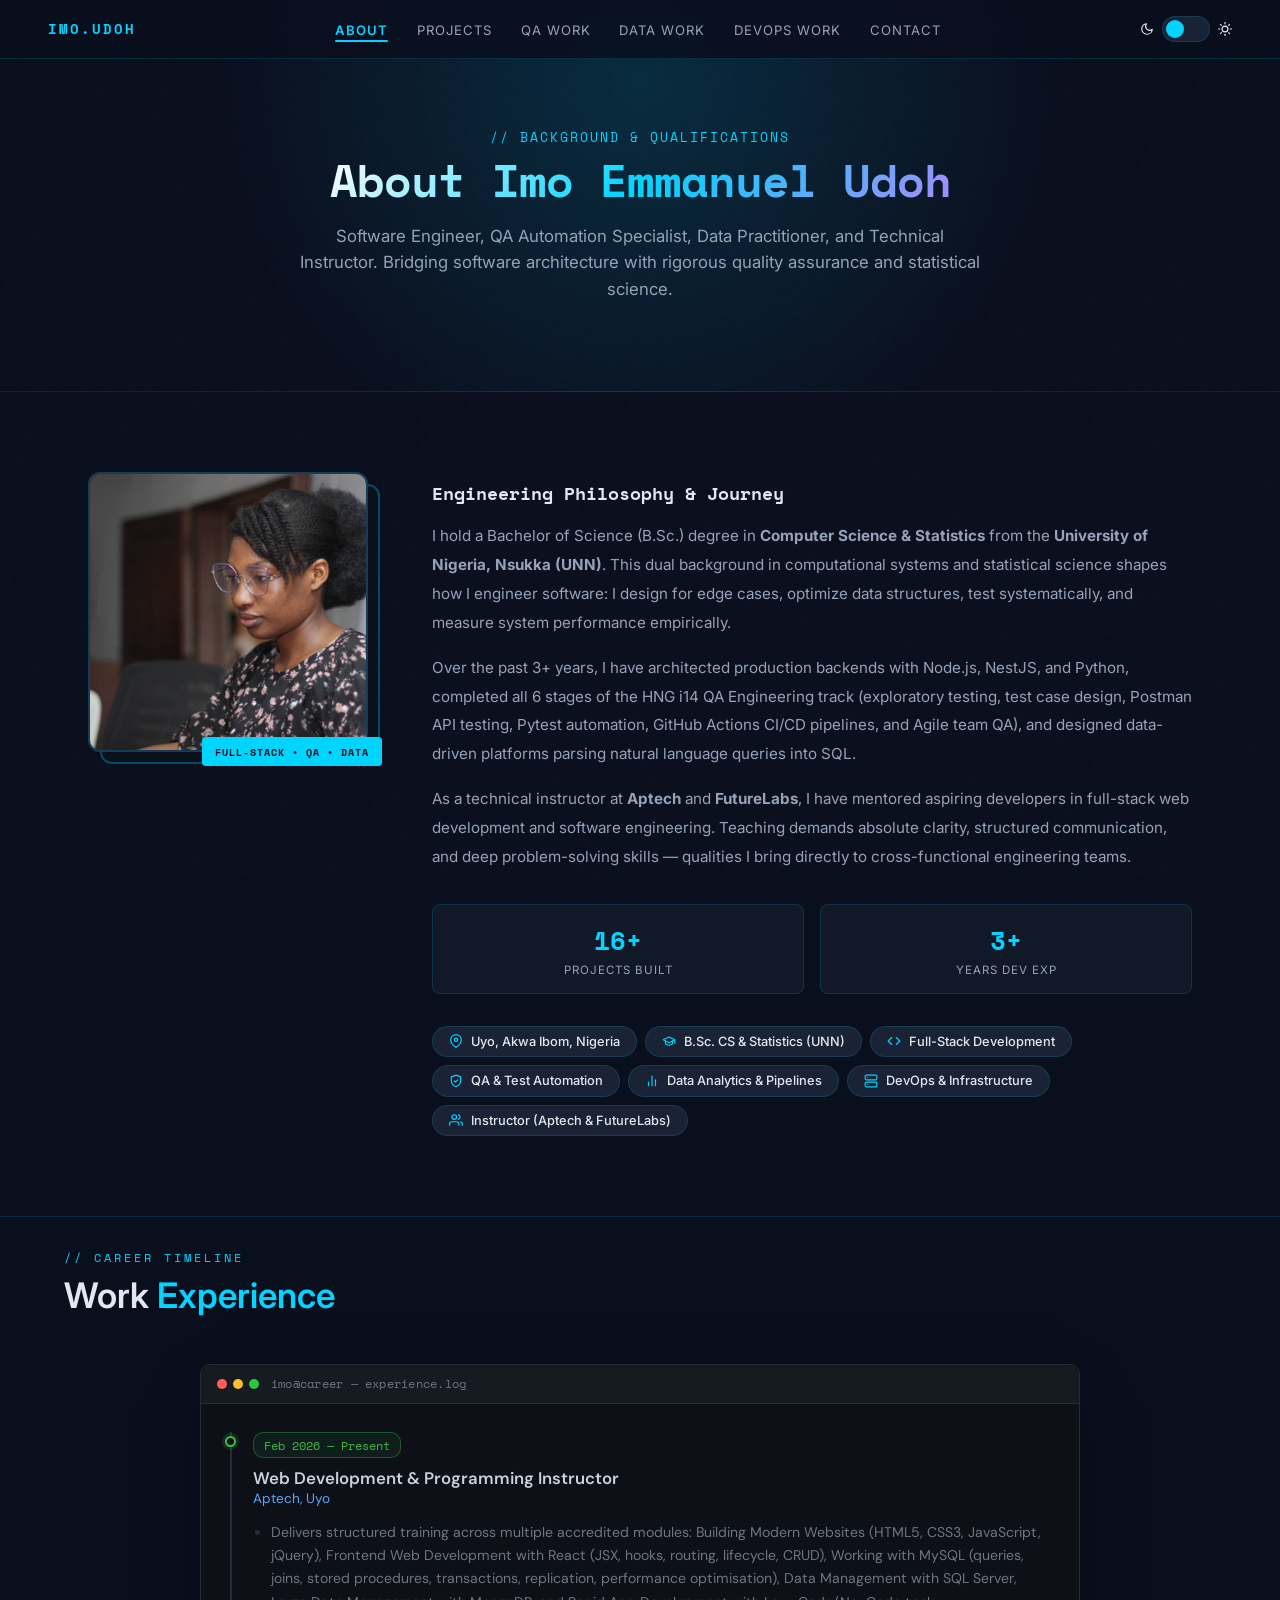
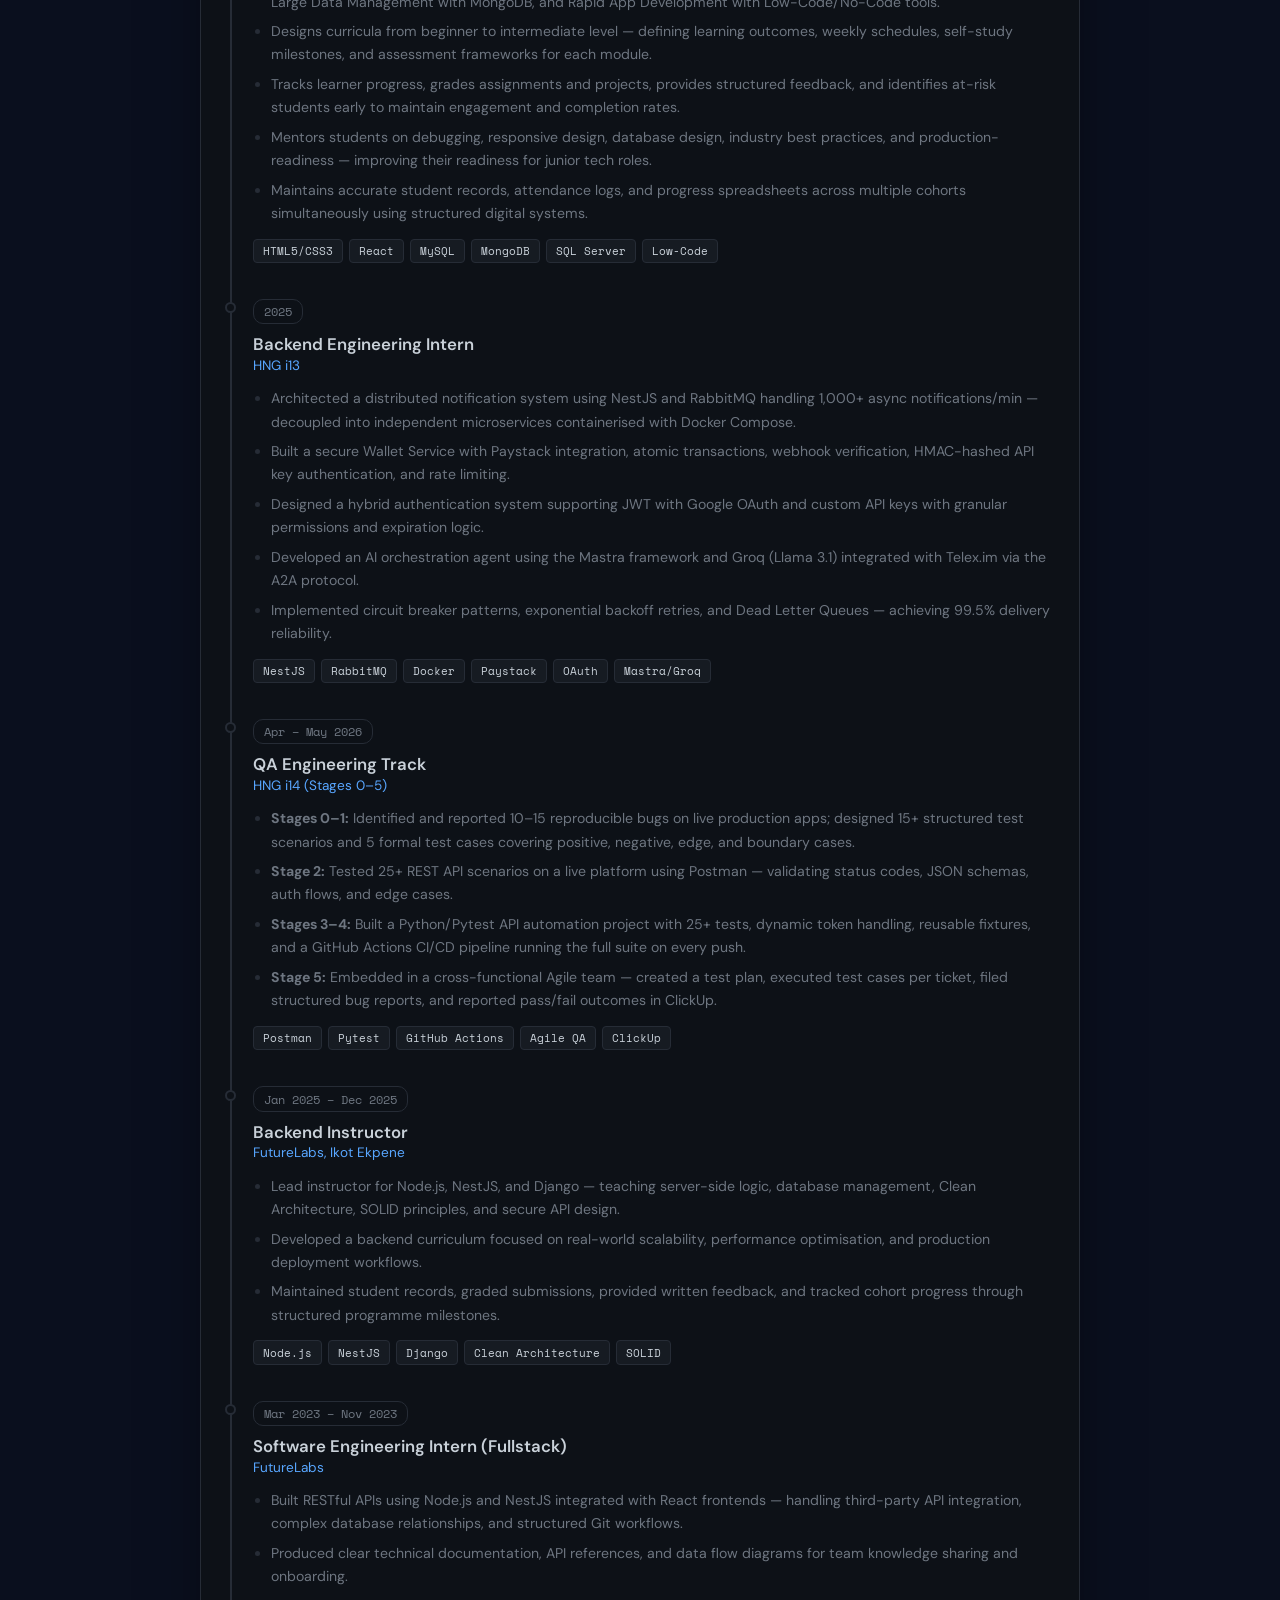
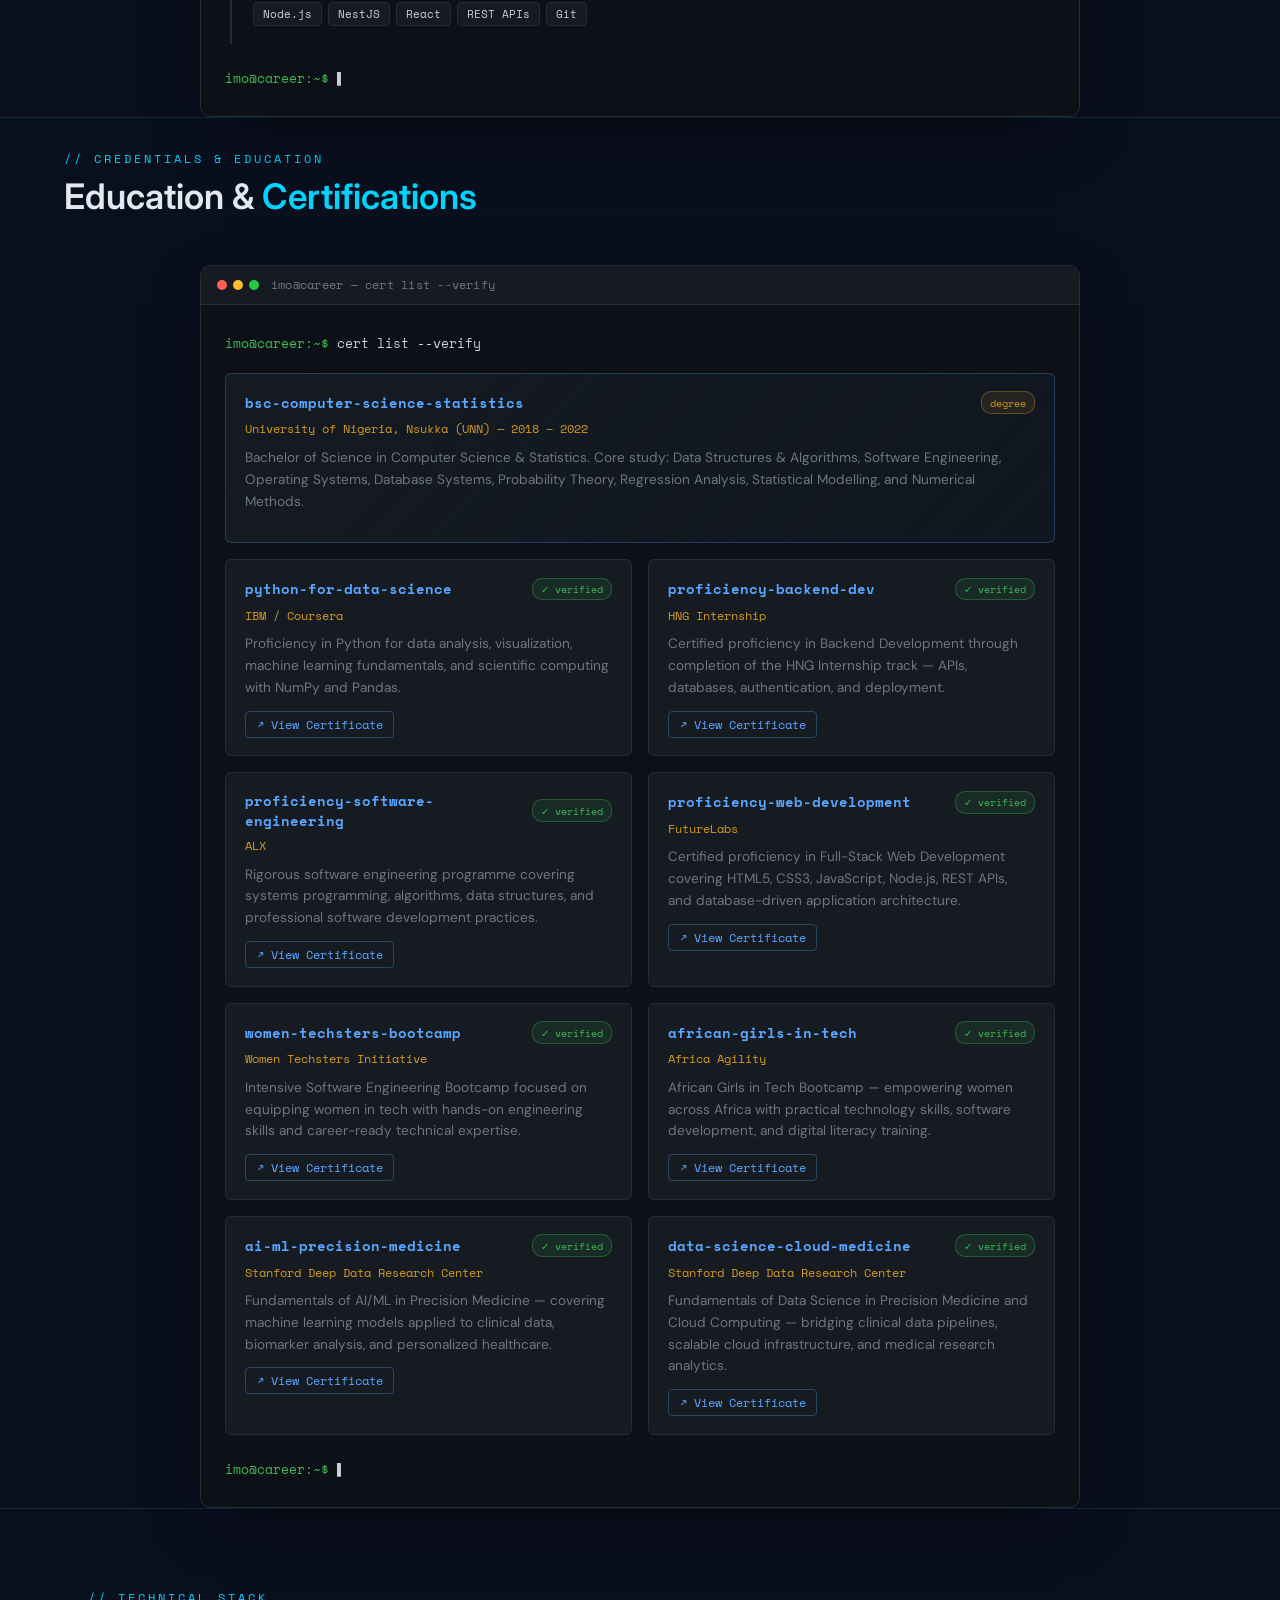
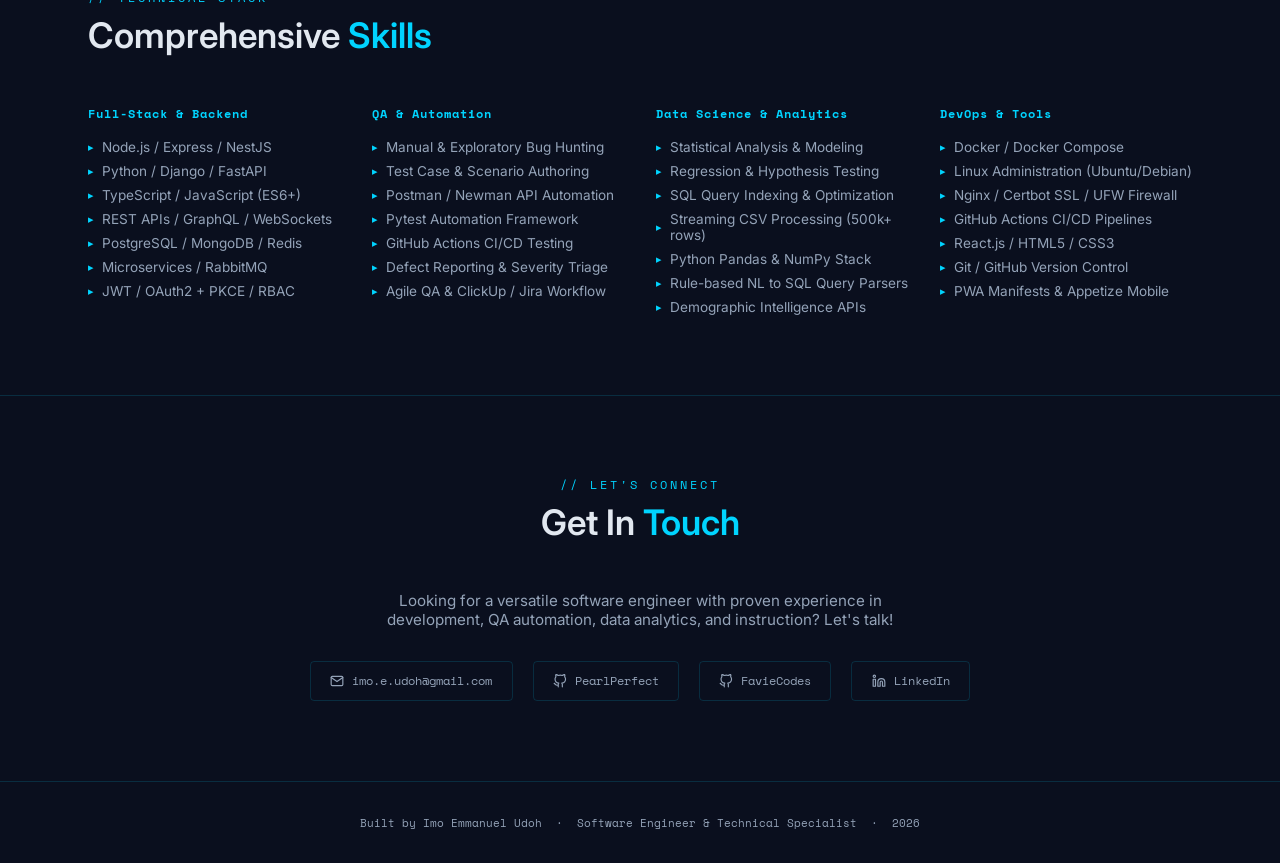
==== commit 3c8455cf: "feat: emoji removal, pagination, contact modal, global page loader - Remove all emojis from project " ====
--- a/about.html
+++ b/about.html
@@ -14,6 +14,14 @@
 </head>
 
 <body>
+<!-- GLOBAL LOADER -->
+<div id="globalLoader">
+  <div class="logo-spinner-wrap">
+    <div class="logo-ring"></div>
+    <span class="logo-spinner-name">IMO.UDOH</span>
+  </div>
+</div>
+
 
   <!-- ─── NAV ─── -->
   <nav>
@@ -25,17 +33,15 @@
      <li><a href="qa-work.html">QA Work</a></li> 
    <li><a href="data-work.html">Data Work</a></li>
       <li><a href="devops-work.html">DevOps Work</a></li>
-      <li><a href="index.html#contact">Contact</a></li>
+      <li><a href="#contact" id="navContactLink">Contact</a></li>
     </ul>
     <div class="theme-toggle-wrapper">
-      <span class="theme-icon">
         <svg width="14" height="14" viewBox="0 0 24 24" fill="none" stroke="currentColor" stroke-width="2"
           stroke-linecap="round" stroke-linejoin="round">
           <path d="M21 12.79A9 9 0 1 1 11.21 3 7 7 0 0 0 21 12.79z" />
         </svg>
       </span>
       <button class="theme-toggle" id="themeToggle" aria-label="Toggle light/dark mode"></button>
-      <span class="theme-icon">
         <svg width="14" height="14" viewBox="0 0 24 24" fill="none" stroke="currentColor" stroke-width="2"
           stroke-linecap="round" stroke-linejoin="round">
           <circle cx="12" cy="12" r="5" />
@@ -327,7 +333,7 @@
           <div class="pkg-card pkg-card--education">
             <div class="pkg-card-top">
               <span class="pkg-name">bsc-computer-science-statistics</span>
-              <span class="pkg-badge">🎓 degree</span>
+              <span class="pkg-badge">degree</span>
             </div>
             <div class="pkg-version">University of Nigeria, Nsukka (UNN) — 2018 – 2022</div>
             <p class="pkg-desc">Bachelor of Science in Computer Science &amp; Statistics. Core study: Data Structures &amp; Algorithms, Software Engineering, Operating Systems, Database Systems, Probability Theory, Regression Analysis, Statistical Modelling, and Numerical Methods.</p>
@@ -537,6 +543,40 @@
   </footer>
 
   <!-- ─── SCRIPTS ─── -->
-  <script src="./asset/scripts.js"></script>
+  <!-- ─── CONTACT MODAL ─── -->
+<div class="contact-modal-overlay" id="contactModalOverlay" role="dialog" aria-modal="true" aria-label="Contact Form">
+  <div class="contact-modal">
+    <button class="modal-close-btn" id="closeContactModal" aria-label="Close contact form">✕</button>
+    <div class="section-label" style="margin-bottom:0.5rem">// get in touch</div>
+    <h2 class="modal-title">Send a <span>Message</span></h2>
+    <p class="modal-subtitle">Fill in the form and I'll get back to you via email.</p>
+    <form class="contact-form" id="contactForm">
+      <div class="form-row">
+        <div class="form-group">
+          <label for="contactName">Your Name</label>
+          <input type="text" id="contactName" name="Name" placeholder="John Doe" required />
+        </div>
+        <div class="form-group">
+          <label for="contactEmail">Your Email</label>
+          <input type="email" id="contactEmail" name="Email" placeholder="john@example.com" required />
+        </div>
+      </div>
+      <div class="form-group">
+        <label for="contactSubject">Subject</label>
+        <input type="text" id="contactSubject" name="Subject" placeholder="Project Inquiry / Job Opportunity" required />
+      </div>
+      <div class="form-group">
+        <label for="contactMessage">Message</label>
+        <textarea id="contactMessage" name="Message" rows="5" placeholder="Hi Imo, I'd like to discuss..." required></textarea>
+      </div>
+      <button type="submit" class="submit-btn">
+        <span>Send Message</span>
+        <span class="btn-arrow">→</span>
+      </button>
+    </form>
+  </div>
+</div>
+
+<script src="./asset/scripts.js"></script>
 </body>
 </html>
--- a/asset/styles.css
+++ b/asset/styles.css
@@ -1,1645 +1,2025 @@
-/* ═══════════════════════════════════════════════
-   VARIABLES — DARK MODE (default)
-═══════════════════════════════════════════════ */
-:root {
-  --bg: #0a0f1e;
-  --bg2: #060b16;
-  --surface: #111827;
-  --surface2: #1a2235;
-  --surface3: #222e45;
-  --accent: #00d4ff;
-  --accent2: #7c3aed;
-  --accent3: #10b981;
-  --accent-glow: rgba(0, 212, 255, 0.15);
-  --text: #e2e8f0;
-  --muted: #94a3b8;
-  --border: rgba(0, 212, 255, 0.15);
-  --border-soft: rgba(255,255,255,0.06);
-  --mono: 'Space Mono', monospace;
-  --sans: 'Inter', 'DM Sans', sans-serif;
-  --shadow: 0 4px 24px rgba(0,0,0,0.4);
-  --card-hover-shadow: 0 8px 40px rgba(0, 212, 255, 0.08);
-  --toggle-bg: #1a2235;
-  --toggle-knob: #00d4ff;
-}
-
-/* ═══════════════════════════════════════════════
-   VARIABLES — LIGHT MODE
-═══════════════════════════════════════════════ */
-[data-theme="light"] {
-  --bg: #f0f4ff;
-  --bg2: #e4eaf7;
-  --surface: #ffffff;
-  --surface2: #eef2fb;
-  --surface3: #e2e8f5;
-  --accent: #0066cc;
-  --accent2: #6d28d9;
-  --accent3: #059669;
-  --accent-glow: rgba(0, 102, 204, 0.1);
-  --text: #0f172a;
-  --muted: #475569;
-  --border: rgba(0, 102, 204, 0.18);
-  --border-soft: rgba(0,0,0,0.07);
-  --shadow: 0 4px 24px rgba(0,0,0,0.08);
-  --card-hover-shadow: 0 8px 40px rgba(0, 102, 204, 0.12);
-  --toggle-bg: #dbe4f5;
-  --toggle-knob: #0066cc;
-}
-
-/* ═══════════════════════════════════════════════
-   RESET & BASE
-═══════════════════════════════════════════════ */
-*, *::before, *::after {
-  box-sizing: border-box;
-  margin: 0;
-  padding: 0;
-}
-
-html {
-  scroll-behavior: smooth;
-}
-
-body {
-  background: var(--bg);
-  color: var(--text);
-  font-family: var(--sans);
-  overflow-x: hidden;
-  transition: background 0.3s ease, color 0.3s ease;
-}
-
-/* ═══════════════════════════════════════════════
-   NOISE TEXTURE OVERLAY
-═══════════════════════════════════════════════ */
-body::before {
-  content: '';
-  position: fixed;
-  inset: 0;
-  z-index: 0;
-  background-image: url("data:image/svg+xml,%3Csvg viewBox='0 0 200 200' xmlns='http://www.w3.org/2000/svg'%3E%3Cfilter id='n'%3E%3CfeTurbulence type='fractalNoise' baseFrequency='0.65' numOctaves='3' stitchTiles='stitch'/%3E%3C/filter%3E%3Crect width='100%25' height='100%25' filter='url(%23n)' opacity='0.04'/%3E%3C/svg%3E");
-  pointer-events: none;
-  opacity: 0.4;
-}
-
-/* ═══════════════════════════════════════════════
-   SCROLLBAR
-═══════════════════════════════════════════════ */
-::-webkit-scrollbar { width: 4px; }
-::-webkit-scrollbar-track { background: var(--bg); }
-::-webkit-scrollbar-thumb { background: var(--accent); border-radius: 2px; }
-
-/* ═══════════════════════════════════════════════
-   NAVIGATION
-═══════════════════════════════════════════════ */
-nav {
-  position: fixed;
-  top: 0; left: 0; right: 0;
-  z-index: 100;
-  display: flex;
-  align-items: center;
-  justify-content: space-between;
-  padding: 1rem 3rem;
-  background: rgba(10, 15, 30, 0.85);
-  backdrop-filter: blur(12px);
-  border-bottom: 1px solid var(--border);
-  transition: background 0.3s ease;
-}
-
-[data-theme="light"] nav {
-  background: rgba(240, 244, 255, 0.88);
-}
-
-.nav-logo {
-  font-family: var(--mono);
-  font-size: 0.85rem;
-  color: var(--accent);
-  letter-spacing: 2px;
-  font-weight: 700;
-}
-
-.nav-logo a {
-  color: inherit;
-  text-decoration: none;
-}
-
-.nav-links {
-  display: flex;
-  align-items: center;
-  gap: 1.8rem;
-  list-style: none;
-}
-
-.nav-links a {
-  font-size: 0.82rem;
-  color: var(--muted);
-  text-decoration: none;
-  letter-spacing: 1px;
-  text-transform: uppercase;
-  transition: color 0.2s;
-}
-
-.nav-links a:hover,
-.nav-links a.active {
-  color: var(--accent);
-}
-
-.nav-links a.active {
-  font-weight: 600;
-  position: relative;
-}
-
-.nav-links a.active::after {
-  content: '';
-  position: absolute;
-  bottom: -4px;
-  left: 0;
-  width: 100%;
-  height: 2px;
-  background: var(--accent);
-  border-radius: 2px;
-}
-
-/* ─── THEME TOGGLE ─── */
-.theme-toggle {
-  background: var(--toggle-bg);
-  border: 1px solid var(--border);
-  border-radius: 20px;
-  width: 48px;
-  height: 26px;
-  cursor: pointer;
-  position: relative;
-  transition: background 0.3s ease;
-  flex-shrink: 0;
-}
-
-.theme-toggle::after {
-  content: '';
-  position: absolute;
-  top: 3px; left: 3px;
-  width: 18px; height: 18px;
-  border-radius: 50%;
-  background: var(--toggle-knob);
-  transition: transform 0.3s ease, background 0.3s ease;
-}
-
-[data-theme="light"] .theme-toggle::after {
-  transform: translateX(22px);
-}
-
-.theme-toggle-wrapper {
-  display: flex;
-  align-items: center;
-  gap: 0.5rem;
-}
-
-.theme-icon {
-  font-size: 0.85rem;
-  user-select: none;
-}
-
-/* ═══════════════════════════════════════════════
-   HERO
-═══════════════════════════════════════════════ */
-#hero {
-  min-height: 100vh;
-  display: flex;
-  align-items: center;
-  padding: 6rem 3rem 3rem;
-  position: relative;
-  overflow: hidden;
-}
-
-.hero-grid {
-  display: grid;
-  grid-template-columns: 1fr 1fr;
-  gap: 4rem;
-  align-items: center;
-  max-width: 1200px;
-  margin: 0 auto;
-  width: 100%;
-}
-
-.hero-bg-orb {
-  position: absolute;
-  border-radius: 50%;
-  filter: blur(80px);
-  pointer-events: none;
-}
-
-.orb1 {
-  width: 500px; height: 500px;
-  background: rgba(0, 212, 255, 0.08);
-  top: -100px; right: -100px;
-}
-
-.orb2 {
-  width: 300px; height: 300px;
-  background: rgba(124, 58, 237, 0.1);
-  bottom: 50px; left: 200px;
-}
-
-.hero-tag {
-  display: inline-flex;
-  align-items: center;
-  gap: 0.5rem;
-  font-family: var(--mono);
-  font-size: 0.72rem;
-  color: var(--accent);
-  border: 1px solid var(--accent);
-  border-radius: 2px;
-  padding: 0.3rem 0.7rem;
-  margin-bottom: 1.5rem;
-  letter-spacing: 1px;
-}
-
-.hero-tag::before {
-  content: '';
-  width: 6px; height: 6px;
-  background: var(--accent);
-  border-radius: 50%;
-  animation: pulse 2s infinite;
-}
-
-@keyframes pulse {
-  0%, 100% { opacity: 1; }
-  50% { opacity: 0.3; }
-}
-
-h1 {
-  font-family: var(--mono);
-  font-size: clamp(2rem, 4vw, 3.2rem);
-  line-height: 1.15;
-  color: var(--text);
-  margin-bottom: 0.5rem;
-}
-
-h1 span { color: var(--accent); }
-
-.hero-role {
-  font-family: var(--sans);
-  font-size: 1.1rem;
-  color: var(--muted);
-  margin-bottom: 1.5rem;
-  font-weight: 300;
-}
-
-.hero-desc {
-  font-size: 0.95rem;
-  color: var(--muted);
-  line-height: 1.8;
-  margin-bottom: 2rem;
-}
-
-.hero-cta {
-  display: flex;
-  gap: 1rem;
-  flex-wrap: wrap;
-}
-
-.btn {
-  padding: 0.75rem 1.75rem;
-  font-family: var(--mono);
-  font-size: 0.78rem;
-  letter-spacing: 1px;
-  border: none;
-  cursor: pointer;
-  text-decoration: none;
-  display: inline-block;
-  transition: all 0.25s;
-  position: relative;
-  overflow: hidden;
-}
-
-.btn-primary {
-  background: var(--accent);
-  color: var(--bg);
-}
-
-.btn-primary:hover {
-  background: var(--text);
-  color: var(--bg);
-  transform: translateY(-2px);
-}
-
-.btn-outline {
-  background: transparent;
-  color: var(--accent);
-  border: 1px solid var(--accent);
-}
-
-.btn-outline:hover {
-  background: var(--accent);
-  color: var(--bg);
-  transform: translateY(-2px);
-}
-
-/* ═══════════════════════════════════════════════
-   HERO TERMINAL
-═══════════════════════════════════════════════ */
-.hero-terminal {
-  background: var(--surface);
-  border: 1px solid var(--border);
-  border-radius: 8px;
-  overflow: hidden;
-  font-family: var(--mono);
-  font-size: 0.8rem;
-  animation: slideIn 0.8s ease both 0.3s;
-  box-shadow: var(--shadow);
-}
-
-@keyframes slideIn {
-  from { opacity: 0; transform: translateX(40px); }
-  to { opacity: 1; transform: translateX(0); }
-}
-
-.term-header {
-  display: flex;
-  align-items: center;
-  gap: 0.5rem;
-  padding: 0.75rem 1rem;
-  background: var(--surface2);
-  border-bottom: 1px solid var(--border);
-}
-
-.dot { width: 10px; height: 10px; border-radius: 50%; }
-.dot.r { background: #ff5f57; }
-.dot.y { background: #ffbd2e; }
-.dot.g { background: #28ca41; }
-
-.term-title {
-  font-size: 0.7rem;
-  color: var(--muted);
-  margin-left: auto;
-}
-
-.term-body {
-  padding: 1.25rem;
-  line-height: 2;
-}
-
-.term-line { display: flex; gap: 0.5rem; }
-.prompt { color: var(--accent3); }
-.cmd { color: var(--text); }
-.out { color: var(--muted); padding-left: 1rem; }
-.hi { color: var(--accent); }
-.hi2 { color: #f472b6; }
-.hi3 { color: var(--accent3); }
-
-.cursor {
-  display: inline-block;
-  width: 8px; height: 14px;
-  background: var(--accent);
-  animation: blink 1s step-end infinite;
-  vertical-align: middle;
-}
-
-@keyframes blink {
-  0%, 100% { opacity: 1; }
-  50% { opacity: 0; }
-}
-
-/* ═══════════════════════════════════════════════
-   SHARED SECTION STYLES
-═══════════════════════════════════════════════ */
-section {
-  padding: 5rem 3rem;
-  max-width: 1200px;
-  margin: 0 auto;
-}
-
-.section-label {
-  font-family: var(--mono);
-  font-size: 0.72rem;
-  color: var(--accent);
-  letter-spacing: 3px;
-  text-transform: uppercase;
-  margin-bottom: 0.5rem;
-}
-
-.section-title {
-  font-size: clamp(1.6rem, 3vw, 2.2rem);
-  font-weight: 600;
-  color: var(--text);
-  margin-bottom: 3rem;
-}
-
-.section-title span { color: var(--accent); }
-
-/* ═══════════════════════════════════════════════
-   ABOUT SECTION
-═══════════════════════════════════════════════ */
-.about-grid {
-  display: grid;
-  grid-template-columns: 280px 1fr;
-  gap: 4rem;
-  align-items: start;
-}
-
-.about-photo-wrapper {
-  position: relative;
-}
-
-.about-photo {
-  width: 100%;
-  aspect-ratio: 1;
-  border-radius: 12px;
-  object-fit: cover;
-  display: block;
-  border: 2px solid var(--border);
-  background: var(--surface2);
-  position: relative;
-  z-index: 1;
-}
-
-.about-photo-placeholder {
-  width: 100%;
-  aspect-ratio: 1;
-  border-radius: 12px;
-  background: var(--surface2);
-  border: 2px dashed var(--border);
-  display: flex;
-  flex-direction: column;
-  align-items: center;
-  justify-content: center;
-  gap: 0.75rem;
-  color: var(--muted);
-  font-family: var(--mono);
-  font-size: 0.72rem;
-  letter-spacing: 1px;
-  position: relative;
-  z-index: 1;
-}
-
-.about-photo-placeholder span:first-child {
-  font-size: 3rem;
-}
-
-.about-photo-frame {
-  position: absolute;
-  top: 12px; left: 12px;
-  right: -12px; bottom: -12px;
-  border: 2px solid var(--accent);
-  border-radius: 12px;
-  opacity: 0.3;
-  z-index: 0;
-}
-
-.about-photo-badge {
-  position: absolute;
-  bottom: -14px;
-  right: -14px;
-  background: var(--accent);
-  color: var(--bg);
-  font-family: var(--mono);
-  font-size: 0.65rem;
-  font-weight: 700;
-  letter-spacing: 1px;
-  padding: 0.4rem 0.8rem;
-  border-radius: 4px;
-  z-index: 2;
-  white-space: nowrap;
-}
-
-.about-content { padding-top: 0.5rem; }
-
-.about-content h3 {
-  font-family: var(--mono);
-  font-size: 1.1rem;
-  color: var(--text);
-  margin-bottom: 1rem;
-}
-
-.about-content h3 span { color: var(--accent); }
-
-.about-bio {
-  font-size: 0.95rem;
-  color: var(--muted);
-  line-height: 1.9;
-  margin-bottom: 1.5rem;
-}
-
-.about-bio + .about-bio { margin-top: -0.5rem; }
-
-.about-stats {
-  display: grid;
-  grid-template-columns: repeat(auto-fit, minmax(140px, 1fr));
-  gap: 1rem;
-  margin: 2rem 0;
-}
-
-.stat-box {
-  background: var(--surface);
-  border: 1px solid var(--border);
-  border-radius: 8px;
-  padding: 1rem;
-  text-align: center;
-  transition: border-color 0.3s, transform 0.3s;
-}
-
-.stat-box:hover {
-  border-color: var(--accent);
-  transform: translateY(-3px);
-}
-
-.stat-number {
-  font-family: var(--mono);
-  font-size: 1.6rem;
-  color: var(--accent);
-  font-weight: 700;
-  display: block;
-}
-
-.stat-label {
-  font-size: 0.72rem;
-  color: var(--muted);
-  text-transform: uppercase;
-  letter-spacing: 1px;
-  margin-top: 0.25rem;
-}
-
-.about-chips {
-  display: flex;
-  flex-wrap: wrap;
-  gap: 0.5rem;
-  margin-top: 1.5rem;
-}
-
-.chip {
-  font-family: var(--mono);
-  font-size: 0.68rem;
-  padding: 0.3rem 0.7rem;
-  border-radius: 2px;
-  background: var(--surface2);
-  color: var(--muted);
-  border: 1px solid var(--border-soft);
-  letter-spacing: 0.5px;
-}
-
-/* ═══════════════════════════════════════════════
-   QA STAGES
-═══════════════════════════════════════════════ */
-.stages-grid {
-  display: grid;
-  grid-template-columns: repeat(auto-fit, minmax(280px, 1fr));
-  gap: 1.5rem;
-}
-
-.stage-card {
-  background: var(--surface);
-  border: 1px solid var(--border);
-  border-radius: 8px;
-  padding: 1.5rem;
-  transition: border-color 0.3s, transform 0.3s, box-shadow 0.3s;
-  position: relative;
-  overflow: hidden;
-}
-
-.stage-card::before {
-  content: '';
-  position: absolute;
-  top: 0; left: 0; right: 0;
-  height: 3px;
-  background: linear-gradient(90deg, var(--accent), var(--accent2));
-}
-
-.stage-card:hover {
-  border-color: var(--accent);
-  transform: translateY(-4px);
-  box-shadow: var(--card-hover-shadow);
-}
-
-.stage-num {
-  font-family: var(--mono);
-  font-size: 0.7rem;
-  color: var(--accent);
-  background: var(--accent-glow);
-  display: inline-block;
-  padding: 0.2rem 0.6rem;
-  border-radius: 2px;
-  margin-bottom: 0.75rem;
-}
-
-.stage-card h3 {
-  font-size: 0.95rem;
-  color: var(--text);
-  margin-bottom: 0.5rem;
-  font-weight: 600;
-}
-
-.stage-card p {
-  font-size: 0.82rem;
-  color: var(--muted);
-  line-height: 1.7;
-}
-
-/* ═══════════════════════════════════════════════
-   TAGS (shared)
-═══════════════════════════════════════════════ */
-.stage-tags {
-  display: flex;
-  flex-wrap: wrap;
-  gap: 0.4rem;
-  margin-top: 1rem;
-}
-
-.tag {
-  font-family: var(--mono);
-  font-size: 0.65rem;
-  padding: 0.2rem 0.5rem;
-  border-radius: 2px;
-  background: var(--accent-glow);
-  color: var(--accent);
-  border: 1px solid rgba(0, 212, 255, 0.2);
-}
-
-[data-theme="light"] .tag {
-  border-color: rgba(0, 102, 204, 0.2);
-}
-
-/* ═══════════════════════════════════════════════
-   PROJECTS
-═══════════════════════════════════════════════ */
-.projects-grid {
-  display: grid;
-  grid-template-columns: repeat(auto-fit, minmax(300px, 1fr));
-  gap: 1.5rem;
-}
-
-.project-card {
-  background: var(--surface);
-  border: 1px solid var(--border);
-  border-radius: 8px;
-  padding: 1.75rem;
-  transition: border-color 0.3s, transform 0.3s, box-shadow 0.3s;
-  display: flex;
-  flex-direction: column;
-}
-
-.project-card:hover {
-  border-color: var(--accent2);
-  transform: translateY(-4px);
-  box-shadow: var(--card-hover-shadow);
-}
-
-.project-icon {
-  font-size: 1.5rem;
-  margin-bottom: 1rem;
-}
-
-.project-card h3 {
-  font-size: 1rem;
-  color: var(--text);
-  margin-bottom: 0.5rem;
-}
-
-.project-card p {
-  font-size: 0.82rem;
-  color: var(--muted);
-  line-height: 1.7;
-  margin-bottom: 1rem;
-  flex: 1;
-}
-
-.project-links {
-  display: flex;
-  flex-direction: column;
-  gap: 0.4rem;
-  margin-top: 0.5rem;
-}
-
-.project-link {
-  font-family: var(--mono);
-  font-size: 0.72rem;
-  color: var(--accent);
-  text-decoration: none;
-  transition: color 0.2s;
-  display: inline-flex;
-  align-items: center;
-  gap: 0.3rem;
-}
-
-.project-link:hover {
-  text-decoration: underline;
-  color: var(--text);
-}
-
-.project-link.live {
-  color: var(--accent3);
-}
-
-.project-link.live:hover {
-  color: var(--text);
-}
-
-/* ═══════════════════════════════════════════════
-   SKILLS
-═══════════════════════════════════════════════ */
-.skills-wrapper {
-  display: grid;
-  grid-template-columns: repeat(auto-fit, minmax(240px, 1fr));
-  gap: 2rem;
-}
-
-.skill-group h3 {
-  font-family: var(--mono);
-  font-size: 0.78rem;
-  color: var(--accent);
-  margin-bottom: 1rem;
-  letter-spacing: 1px;
-}
-
-.skill-list {
-  list-style: none;
-  display: flex;
-  flex-direction: column;
-  gap: 0.5rem;
-}
-
-.skill-list li {
-  font-size: 0.85rem;
-  color: var(--muted);
-  display: flex;
-  align-items: center;
-  gap: 0.5rem;
-}
-
-.skill-list li::before {
-  content: '▸';
-  color: var(--accent);
-  font-size: 0.7rem;
-  flex-shrink: 0;
-}
-
-/* ═══════════════════════════════════════════════
-   CONTACT
-═══════════════════════════════════════════════ */
-#contact { text-align: center; }
-
-.contact-links {
-  display: flex;
-  justify-content: center;
-  gap: 1.25rem;
-  flex-wrap: wrap;
-  margin-top: 2rem;
-}
-
-.contact-link {
-  display: flex;
-  align-items: center;
-  gap: 0.5rem;
-  font-family: var(--mono);
-  font-size: 0.78rem;
-  color: var(--muted);
-  text-decoration: none;
-  transition: color 0.2s, border-color 0.2s;
-  border: 1px solid var(--border);
-  padding: 0.6rem 1.2rem;
-  border-radius: 4px;
-}
-
-.contact-link:hover {
-  color: var(--accent);
-  border-color: var(--accent);
-}
-
-/* ═══════════════════════════════════════════════
-   FOOTER
-═══════════════════════════════════════════════ */
-footer {
-  text-align: center;
-  padding: 2rem;
-  font-family: var(--mono);
-  font-size: 0.7rem;
-  color: var(--muted);
-  border-top: 1px solid var(--border);
-}
-
-/* ═══════════════════════════════════════════════
-   DIVIDER
-═══════════════════════════════════════════════ */
-.divider {
-  width: 100%;
-  height: 1px;
-  background: var(--border);
-  margin: 0;
-}
-
-/* ═══════════════════════════════════════════════
-   ANIMATIONS
-═══════════════════════════════════════════════ */
-.fade-in {
-  opacity: 0;
-  transform: translateY(20px);
-  transition: opacity 0.6s ease, transform 0.6s ease;
-}
-
-.fade-in.visible {
-  opacity: 1;
-  transform: translateY(0);
-}
-
-/* ═══════════════════════════════════════════════
-   RESPONSIVE — TABLET
-═══════════════════════════════════════════════ */
-@media (max-width: 900px) {
-  .about-grid {
-    grid-template-columns: 200px 1fr;
-    gap: 2.5rem;
-  }
-
-  .about-stats {
-    grid-template-columns: repeat(3, 1fr);
-  }
-}
-
-/* ═══════════════════════════════════════════════
-   RESPONSIVE — MOBILE
-═══════════════════════════════════════════════ */
-@media (max-width: 768px) {
-  nav {
-    padding: 1rem 1.5rem;
-    gap: 1rem;
-  }
-
-  .nav-links {
-    display: none;
-  }
-
-  #hero {
-    padding: 5rem 1.5rem 2rem;
-  }
-
-  .hero-grid {
-    grid-template-columns: 1fr;
-    gap: 2rem;
-  }
-
-/* ═══════════════════════════════════════════════
-   WORK EXPERIENCE TIMELINE (Split Layout)
-═══════════════════════════════════════════════ */
-.timeline {
-  display: flex;
-  flex-direction: column;
-  gap: 3.5rem;
-  max-width: 900px;
-  margin: 3rem auto 0;
-  position: relative;
-}
-
-.timeline::before {
-  content: '';
-  position: absolute;
-  top: 0;
-  bottom: 0;
-  left: 50%;
-  width: 2px;
-  background: var(--border-soft);
-  transform: translateX(-50%);
-}
-
-.timeline-item {
-  display: grid;
-  grid-template-columns: 1fr 100px 1fr;
-  align-items: start;
-  position: relative;
-}
-
-.timeline-left {
-  text-align: right;
-  padding-right: 1.5rem;
-  padding-top: 0.25rem;
-}
-
-.timeline-company {
-  font-size: 1.2rem;
-  font-weight: 700;
-  color: var(--text);
-  margin-bottom: 0.3rem;
-  letter-spacing: -0.5px;
-}
-
-.timeline-date {
-  font-family: var(--mono);
-  font-size: 0.8rem;
-  color: var(--accent);
-  font-weight: 600;
-}
-
-.timeline-center {
-  display: flex;
-  justify-content: center;
-  align-items: center;
-  position: relative;
-  z-index: 2;
-  padding-top: 0.25rem;
-}
-
-.timeline-dot-outer {
-  width: 28px;
-  height: 28px;
-  border-radius: 50%;
-  background: var(--bg);
-  border: 2px solid var(--border);
-  display: flex;
-  align-items: center;
-  justify-content: center;
-  transition: all 0.3s cubic-bezier(0.4, 0, 0.2, 1);
-  box-shadow: 0 0 10px rgba(0,0,0,0.5);
-}
-
-.timeline-dot-inner {
-  width: 14px;
-  height: 14px;
-  border-radius: 50%;
-  background: var(--accent);
-  box-shadow: 0 0 12px var(--accent);
-  transition: all 0.3s ease;
-}
-
-.timeline-item:hover .timeline-dot-outer {
-  border-color: var(--accent);
-  transform: scale(1.2);
-  box-shadow: 0 0 15px var(--accent-glow);
-}
-
-.timeline-right {
-  padding-left: 1.5rem;
-  text-align: left;
-}
-
-.timeline-role {
-  font-size: 1.2rem;
-  font-weight: 700;
-  color: var(--text);
-  margin-bottom: 0.75rem;
-  letter-spacing: -0.5px;
-}
-
-.timeline-desc {
-  font-size: 0.88rem;
-  color: var(--muted);
-  line-height: 1.6;
-}
-
-.timeline-desc ul {
-  list-style: none;
-  padding: 0;
-  margin: 0;
-}
-
-.timeline-desc li {
-  position: relative;
-  padding-left: 1.2rem;
-  margin-bottom: 0.5rem;
-}
-
-.timeline-desc li::before {
-  content: '▸';
-  color: var(--accent);
-  position: absolute;
-  left: 0;
-  top: 0;
-}
-
-.timeline-tags {
-  margin-top: 1rem;
-  display: flex;
-  flex-wrap: wrap;
-  gap: 0.5rem;
-}
-
-@media (max-width: 768px) {
-  .timeline::before {
-    left: 20px;
-    transform: none;
-  }
-  .timeline-item {
-    grid-template-columns: 1fr;
-    gap: 0.75rem;
-    padding-left: 3rem;
-  }
-  .timeline-left {
-    text-align: left;
-    padding-right: 0;
-    padding-top: 0;
-  }
-  .timeline-center {
-    position: absolute;
-    left: 7px;
-    top: 0;
-    padding-top: 0;
-  }
-  .timeline-right {
-    padding-left: 0;
-  }
-}
-
-/* ═══════════════════════════════════════════════
-   CERTIFICATIONS & EDUCATION
-═══════════════════════════════════════════════ */
-.certs-grid {
-  display: grid;
-  grid-template-columns: repeat(auto-fit, minmax(280px, 1fr));
-  gap: 1.5rem;
-  max-width: 1100px;
-  margin: 0 auto;
-}
-
-.cert-card {
-  background: var(--surface);
-  border: 1px solid var(--border);
-  border-radius: 10px;
-  padding: 1.5rem;
-  display: flex;
-  gap: 1.2rem;
-  align-items: flex-start;
-  transition: transform 0.25s ease, border-color 0.25s ease;
-}
-
-.cert-card:hover {
-  transform: translateY(-4px);
-  border-color: var(--accent);
-  box-shadow: var(--card-hover-shadow);
-}
-
-.cert-icon {
-  font-size: 2rem;
-  background: var(--surface2);
-  border: 1px solid var(--border-soft);
-  width: 54px;
-  height: 54px;
-  border-radius: 10px;
-  display: flex;
-  align-items: center;
-  justify-content: center;
-  flex-shrink: 0;
-}
-
-.cert-info h4 {
-  font-size: 1rem;
-  font-weight: 600;
-  margin-bottom: 0.3rem;
-  color: var(--text);
-}
-
-.cert-issuer {
-  font-family: var(--mono);
-  font-size: 0.78rem;
-  color: var(--accent);
-  margin-bottom: 0.4rem;
-}
-
-.cert-detail {
-  font-size: 0.82rem;
-  color: var(--muted);
-  line-height: 1.4;
-}
-
-@media (max-width: 600px) {
-  .timeline::before { left: 12px; }
-  .timeline-item { padding-left: 2.2rem; }
-  .timeline-dot { left: 6px; }
-}
-
-  .about-grid {
-    grid-template-columns: 1fr;
-    gap: 2.5rem;
-  }
-
-  .about-photo-wrapper {
-    max-width: 220px;
-    margin: 0 auto;
-  }
-
-  .about-stats {
-    grid-template-columns: repeat(3, 1fr);
-    gap: 0.75rem;
-  }
-
-  .stat-number { font-size: 1.2rem; }
-  .stat-label { font-size: 0.62rem; }
-
-  .contact-links {
-    gap: 0.75rem;
-  }
-}
-
-@media (max-width: 400px) {
-  .about-stats {
-    grid-template-columns: 1fr 1fr;
-  }
-}
-
-/* ═══════════════════════════════════════════════
-   FANCIFUL ABOUT PAGE STYLES & SVG ACCENTS
-═══════════════════════════════════════════════ */
-.fancy-hero-bg {
-  position: relative;
-  background: radial-gradient(circle at 50% 10%, rgba(0, 212, 255, 0.12) 0%, rgba(124, 58, 237, 0.08) 45%, transparent 70%);
-}
-
-.fancy-title-gradient {
-  background: linear-gradient(135deg, #ffffff 0%, var(--accent) 50%, #a78bfa 100%);
-  -webkit-background-clip: text;
-  -webkit-text-fill-color: transparent;
-  display: inline-block;
-}
-
-[data-theme="light"] .fancy-title-gradient {
-  background: linear-gradient(135deg, #0f172a 0%, var(--accent) 50%, var(--accent2) 100%);
-  -webkit-background-clip: text;
-  -webkit-text-fill-color: transparent;
-}
-
-.fancy-glass-card {
-  background: var(--surface);
-  border: 1px solid var(--border);
-  border-radius: 16px;
-  padding: 2.2rem;
-  position: relative;
-  box-shadow: 0 10px 30px rgba(0,0,0,0.3);
-  backdrop-filter: blur(12px);
-  transition: all 0.3s cubic-bezier(0.4, 0, 0.2, 1);
-}
-
-.fancy-glass-card::after {
-  content: '';
-  position: absolute;
-  inset: 0;
-  border-radius: 16px;
-  padding: 1px;
-  background: linear-gradient(135deg, rgba(0, 212, 255, 0.4), transparent 60%, rgba(124, 58, 237, 0.3));
-  -webkit-mask: linear-gradient(#fff 0 0) content-box, linear-gradient(#fff 0 0);
-  -webkit-mask-composite: xor;
-  mask-composite: exclude;
-  pointer-events: none;
-}
-
-.fancy-chip {
-  display: inline-flex;
-  align-items: center;
-  gap: 0.5rem;
-  background: var(--surface2);
-  border: 1px solid var(--border);
-  padding: 0.45rem 1rem;
-  border-radius: 20px;
-  font-size: 0.8rem;
-  color: var(--text);
-  font-weight: 500;
-  transition: all 0.25s ease;
-}
-
-.fancy-chip svg {
-  width: 14px;
-  height: 14px;
-  stroke: var(--accent);
-  flex-shrink: 0;
-}
-
-.fancy-chip:hover {
-  border-color: var(--accent);
-  background: var(--surface3);
-  color: var(--accent);
-  transform: translateY(-2px);
-  box-shadow: 0 4px 15px var(--accent-glow);
-}
-
-.svg-box {
-  width: 48px;
-  height: 48px;
-  border-radius: 12px;
-  background: var(--surface2);
-  border: 1px solid var(--border);
-  display: flex;
-  align-items: center;
-  justify-content: center;
-  flex-shrink: 0;
-  transition: all 0.3s ease;
-}
-
-.svg-box svg {
-  width: 22px;
-  height: 22px;
-  stroke: var(--accent);
-}
-
-.cert-card:hover .svg-box {
-  background: var(--accent);
-  border-color: var(--accent);
-  box-shadow: 0 0 15px var(--accent-glow);
-}
-
-.cert-card:hover .svg-box svg {
-  stroke: #060b16;
-}
-
-/* Timeline dot pulse animation */
-.timeline-dot {
-  width: 16px;
-  height: 16px;
-  border-radius: 50%;
-  background: var(--accent);
-  border: 3px solid var(--bg);
-  box-shadow: 0 0 12px var(--accent);
-  transition: all 0.3s ease;
-}
-
-.timeline-item:hover .timeline-dot {
-  transform: scale(1.3);
-  box-shadow: 0 0 20px var(--accent);
-}
-
-/* ═══════════════════════════════════════════════
-   SUBPAGE HERO / HEADER
-═══════════════════════════════════════════════ */
-.page-hero {
-  padding: 8rem 3rem 4rem;
-  background: radial-gradient(circle at 50% 20%, var(--accent-glow) 0%, transparent 60%);
-  text-align: center;
-  border-bottom: 1px solid var(--border-soft);
-}
-
-.page-hero .section-label {
-  font-family: var(--mono);
-  font-size: 0.8rem;
-  color: var(--accent);
-  margin-bottom: 0.5rem;
-  letter-spacing: 2px;
-}
-
-.page-hero h1 {
-  font-size: 2.8rem;
-  font-weight: 700;
-  margin-bottom: 1rem;
-  letter-spacing: -1px;
-}
-
-.page-hero h1 span {
-  color: var(--accent);
-}
-
-.page-hero p.page-desc {
-  font-size: 1.05rem;
-  color: var(--muted);
-  max-width: 680px;
-  margin: 0 auto 1.5rem;
-  line-height: 1.6;
-}
-
-/* ═══════════════════════════════════════════════
-   FILTER TABS (Projects Page)
-═══════════════════════════════════════════════ */
-.filter-container {
-  display: flex;
-  justify-content: center;
-  gap: 0.75rem;
-  flex-wrap: wrap;
-  margin-bottom: 3rem;
-}
-
-.filter-btn {
-  background: var(--surface2);
-  border: 1px solid var(--border);
-  color: var(--muted);
-  font-family: var(--mono);
-  font-size: 0.75rem;
-  padding: 0.6rem 1.2rem;
-  border-radius: 20px;
-  cursor: pointer;
-  transition: all 0.25s ease;
-  letter-spacing: 0.5px;
-}
-
-.filter-btn:hover,
-.filter-btn.active {
-  background: var(--accent);
-  color: #060b16;
-  border-color: var(--accent);
-  font-weight: 700;
-  box-shadow: 0 0 15px var(--accent-glow);
-}
-
-.view-more-container {
-  text-align: center;
-  margin-top: 3rem;
-}
-
-/* ═══════════════════════════════════════════════
-   COMING SOON CARD MODULE
-═══════════════════════════════════════════════ */
-.coming-soon-wrapper {
-  max-width: 850px;
-  margin: 0 auto;
-  padding: 4rem 1.5rem;
-}
-
-.coming-soon-card {
-  background: var(--surface);
-  border: 1px solid var(--border);
-  border-radius: 12px;
-  padding: 3.5rem 2.5rem;
-  text-align: center;
-  position: relative;
-  overflow: hidden;
-  box-shadow: var(--shadow);
-  backdrop-filter: blur(10px);
-}
-
-.coming-soon-card::before {
-  content: '';
-  position: absolute;
-  top: 0; left: 0; right: 0;
-  height: 3px;
-  background: linear-gradient(90deg, var(--accent), var(--accent2), var(--accent3));
-}
-
-.pulse-badge {
-  display: inline-flex;
-  align-items: center;
-  gap: 0.6rem;
-  background: rgba(0, 212, 255, 0.1);
-  border: 1px solid var(--border);
-  padding: 0.4rem 1rem;
-  border-radius: 20px;
-  font-family: var(--mono);
-  font-size: 0.75rem;
-  color: var(--accent);
-  margin-bottom: 1.5rem;
-}
-
-.pulse-dot {
-  width: 8px;
-  height: 8px;
-  border-radius: 50%;
-  background: var(--accent);
-  box-shadow: 0 0 10px var(--accent);
-  animation: pulse-ring 1.8s infinite ease-in-out;
-}
-
-@keyframes pulse-ring {
-  0% { transform: scale(0.95); opacity: 1; }
-  50% { transform: scale(1.3); opacity: 0.5; }
-  100% { transform: scale(0.95); opacity: 1; }
-}
-
-.coming-soon-card h2 {
-  font-size: 2.2rem;
-  margin-bottom: 1rem;
-  letter-spacing: -0.5px;
-}
-
-.coming-soon-card p {
-  color: var(--muted);
-  font-size: 1rem;
-  max-width: 600px;
-  margin: 0 auto 2.5rem;
-  line-height: 1.6;
-}
-
-.roadmap-grid {
-  display: grid;
-  grid-template-columns: repeat(auto-fit, minmax(220px, 1fr));
-  gap: 1.5rem;
-  text-align: left;
-  margin-top: 2rem;
-}
-
-.roadmap-item {
-  background: var(--surface2);
-  border: 1px solid var(--border-soft);
-  border-radius: 8px;
-  padding: 1.25rem;
-}
-
-.roadmap-item h4 {
-  font-family: var(--mono);
-  font-size: 0.8rem;
-  color: var(--accent);
-  margin-bottom: 0.5rem;
-  display: flex;
-  align-items: center;
-  gap: 0.5rem;
-}
-
-.roadmap-item p {
-  font-size: 0.82rem;
-  color: var(--muted);
-  margin: 0;
-  line-height: 1.4;
-}
-
-/* ═══════════════════════════════════════════════
-   MOBILE MENU TOGGLE
-═══════════════════════════════════════════════ */
-.mobile-menu-btn {
-  display: none;
-  background: transparent;
-  border: none;
-  color: var(--text);
-  font-size: 1.5rem;
-  cursor: pointer;
-  padding: 0.2rem;
-}
-
-@media (max-width: 850px) {
-  .mobile-menu-btn {
-    display: block;
-  }
-
-  .nav-links {
-    position: fixed;
-    top: 65px;
-    left: 0;
-    right: 0;
-    background: var(--surface);
-    border-bottom: 1px solid var(--border);
-    flex-direction: column;
-    padding: 1.5rem;
-    gap: 1.2rem;
-    display: none;
-    box-shadow: 0 10px 30px rgba(0,0,0,0.5);
-  }
-
-  .nav-links.mobile-open {
-    display: flex;
-  }
-}
-
-/* ═══════════════════════════════════════════════
-   TERMINAL & PACKAGE CARD STYLES (About Page)
-═══════════════════════════════════════════════ */
-:root {
-  --tl-bg:      #0d1117;
-  --tl-panel:   #161b22;
-  --tl-border:  #262c36;
-  --tl-text:    #c9d1d9;
-  --tl-muted:   #6e7681;
-  --tl-green:   #3fb950;
-  --tl-amber:   #d29922;
-  --tl-blue:    #58a6ff;
-}
-
-.tl-section, .pkg-section { padding: 2rem 1.5rem 0; }
-
-/* ---- terminal window chrome ---- */
-.tl-terminal, .pkg-terminal {
-  max-width: 880px;
-  margin: 0 auto;
-  background: var(--tl-bg);
-  border: 1px solid var(--tl-border);
-  border-radius: 10px;
-  overflow: hidden;
-  box-shadow: 0 20px 60px -20px rgba(0,0,0,.6), inset 0 1px 0 rgba(255,255,255,.02);
-}
-
-.tl-terminal-bar {
-  display: flex; align-items: center; gap: .75rem;
-  padding: .65rem 1rem;
-  background: var(--tl-panel);
-  border-bottom: 1px solid var(--tl-border);
-}
-.tl-dots { display: flex; gap: 6px; flex-shrink: 0; }
-.tl-dots span { width: 10px; height: 10px; border-radius: 50%; display: inline-block; }
-.tl-dots span:nth-child(1) { background: #ff5f56; }
-.tl-dots span:nth-child(2) { background: #ffbd2e; }
-.tl-dots span:nth-child(3) { background: #27c93f; }
-.tl-tab {
-  font-family: 'Space Mono', monospace; font-size: .72rem; color: var(--tl-muted);
-  letter-spacing: .02em;
-}
-
-.tl-terminal-body { padding: 1.75rem 1.5rem 1.75rem; font-family: 'Space Mono', monospace; }
-
-.tl-prompt { color: var(--tl-green); font-size: .82rem; margin-bottom: 1.25rem; }
-.tl-prompt .tl-cmd { color: var(--tl-text); }
-.tl-prompt-end { margin: 1.5rem 0 0; }
-.tl-cursor {
-  display: inline-block; color: var(--tl-text);
-  animation: tl-blink 1.1s steps(1) infinite;
-}
-@keyframes tl-blink { 50% { opacity: 0; } }
-
-/* ---- role entries ---- */
-.tl-commit {
-  position: relative;
-  padding: 1.1rem 0 1.1rem 1.35rem;
-  border-left: 2px solid var(--tl-border);
-  margin-left: .3rem;
-}
-.tl-commit:first-child { padding-top: 0; }
-.tl-commit::before {
-  content: ''; position: absolute; left: -6.5px; top: 1.35rem;
-  width: 11px; height: 11px; border-radius: 50%;
-  background: var(--tl-bg); border: 2px solid var(--tl-border);
-}
-.tl-commit:first-child::before { top: 4px; }
-.tl-commit.is-active::before {
-  border-color: var(--tl-green);
-  box-shadow: 0 0 0 3px rgba(63,185,80,.15);
-}
-
-.tl-commit-head {
-  margin-bottom: .55rem;
-}
-.tl-branch {
-  font-size: .72rem; color: var(--tl-muted);
-  border: 1px solid var(--tl-border);
-  padding: .2rem .6rem; border-radius: 10px;
-  display: inline-block;
-}
-.tl-commit.is-active .tl-branch {
-  color: var(--tl-green); border-color: rgba(63,185,80,.35); background: rgba(63,185,80,.08);
-}
-
-.tl-commit-msg {
-  font-family: 'DM Sans', sans-serif; color: var(--tl-text);
-  font-size: 1.05rem; margin: 0 0 .1rem;
-}
-.tl-commit-msg strong { font-weight: 600; }
-.tl-commit-company {
-  font-family: 'DM Sans', sans-serif; color: var(--tl-blue);
-  font-size: .85rem; margin: 0 0 .85rem;
-}
-
-.tl-commit-body {
-  font-family: 'DM Sans', sans-serif; color: var(--tl-muted);
-  font-size: .88rem; line-height: 1.65; margin: 0 0 .85rem; padding-left: 1.1rem;
-}
-.tl-commit-body li { margin-bottom: .4rem; }
-.tl-commit-body li::marker { color: var(--tl-border); }
-
-.tl-commit-tags { display: flex; flex-wrap: wrap; gap: .4rem; }
-.tl-tag {
-  font-family: 'Space Mono', monospace; font-size: .68rem; color: var(--tl-text);
-  background: var(--tl-panel); border: 1px solid var(--tl-border);
-  padding: .2rem .55rem; border-radius: 4px;
-}
-
-/* ---- certification package cards ---- */
-.pkg-grid {
-  display: grid; grid-template-columns: 1fr 1fr; gap: 1rem;
-}
-.pkg-card {
-  background: var(--tl-panel);
-  border: 1px solid var(--tl-border);
-  border-radius: 6px;
-  padding: 1.1rem 1.2rem;
-  transition: border-color .2s ease, transform .2s ease;
-}
-.pkg-card:hover { border-color: var(--tl-blue); transform: translateY(-2px); }
-
-.pkg-card-top {
-  display: flex; align-items: center; justify-content: space-between;
-  margin-bottom: .4rem; gap: .5rem;
-}
-.pkg-name { color: var(--tl-blue); font-size: .86rem; font-weight: 700; }
-.pkg-badge {
-  font-size: .65rem; color: var(--tl-green);
-  background: rgba(63,185,80,.1); border: 1px solid rgba(63,185,80,.35);
-  padding: .15rem .5rem; border-radius: 10px; white-space: nowrap;
-}
-.pkg-version { font-size: .72rem; color: var(--tl-amber); margin-bottom: .6rem; }
-.pkg-desc {
-  font-family: 'DM Sans', sans-serif; color: var(--tl-muted);
-  font-size: .85rem; line-height: 1.6; margin: 0 0 .75rem;
-}
-
-.pkg-link {
-  display: inline-block;
-  font-family: 'Space Mono', monospace;
-  font-size: .72rem;
-  color: var(--tl-blue);
-  text-decoration: none;
-  border: 1px solid rgba(88, 166, 255, 0.3);
-  padding: .25rem .65rem;
-  border-radius: 4px;
-  transition: background .2s ease, border-color .2s ease, color .2s ease;
-}
-.pkg-link:hover {
-  background: rgba(88, 166, 255, 0.1);
-  border-color: var(--tl-blue);
-  color: #fff;
-}
-
-@media (max-width: 720px) {
-  .pkg-grid { grid-template-columns: 1fr; }
-  .tl-terminal-body { padding: 1.1rem; }
-}
-
-.contact-desc {
-  color: var(--muted);
-  font-size: 0.95rem;
-  max-width: 550px;
-  margin: 0 auto;
-}
-
-/* Education card — spans full two columns */
-.pkg-card--education {
-  grid-column: 1 / -1;
-  border-color: rgba(88, 166, 255, 0.25);
-  background: linear-gradient(135deg, var(--tl-panel) 0%, rgba(88, 166, 255, 0.04) 100%);
-}
-.pkg-card--education .pkg-badge {
-  color: var(--tl-amber);
-  background: rgba(210, 153, 34, 0.1);
-  border-color: rgba(210, 153, 34, 0.35);
-}+/* ═══════════════════════════════════════════════
+   GLOBAL PAGE LOADER
+═══════════════════════════════════════════════ */
+#globalLoader {
+  position: fixed;
+  inset: 0;
+  z-index: 99999;
+  display: flex;
+  align-items: center;
+  justify-content: center;
+  background: #0a0f1e;
+  opacity: 1;
+  visibility: visible;
+  transition: opacity 0.45s ease, visibility 0.45s ease;
+}
+
+[data-theme="light"] #globalLoader {
+  background: #f8fafc;
+}
+
+#globalLoader.gl-hidden {
+  opacity: 0;
+  visibility: hidden;
+  pointer-events: none;
+}
+
+/* ═══════════════════════════════════════════════
+   VARIABLES — DARK MODE (default)
+═══════════════════════════════════════════════ */
+:root {
+  --bg: #0a0f1e;
+  --bg2: #060b16;
+  --surface: #111827;
+  --surface2: #1a2235;
+  --surface3: #222e45;
+  --accent: #00d4ff;
+  --accent2: #7c3aed;
+  --accent3: #10b981;
+  --accent-glow: rgba(0, 212, 255, 0.15);
+  --text: #e2e8f0;
+  --muted: #94a3b8;
+  --border: rgba(0, 212, 255, 0.15);
+  --border-soft: rgba(255,255,255,0.06);
+  --mono: 'Space Mono', monospace;
+  --sans: 'Inter', 'DM Sans', sans-serif;
+  --shadow: 0 4px 24px rgba(0,0,0,0.4);
+  --card-hover-shadow: 0 8px 40px rgba(0, 212, 255, 0.08);
+  --toggle-bg: #1a2235;
+  --toggle-knob: #00d4ff;
+}
+
+/* ═══════════════════════════════════════════════
+   VARIABLES — LIGHT MODE
+═══════════════════════════════════════════════ */
+[data-theme="light"] {
+  --bg: #f0f4ff;
+  --bg2: #e4eaf7;
+  --surface: #ffffff;
+  --surface2: #eef2fb;
+  --surface3: #e2e8f5;
+  --accent: #0066cc;
+  --accent2: #6d28d9;
+  --accent3: #059669;
+  --accent-glow: rgba(0, 102, 204, 0.1);
+  --text: #0f172a;
+  --muted: #475569;
+  --border: rgba(0, 102, 204, 0.18);
+  --border-soft: rgba(0,0,0,0.07);
+  --shadow: 0 4px 24px rgba(0,0,0,0.08);
+  --card-hover-shadow: 0 8px 40px rgba(0, 102, 204, 0.12);
+  --toggle-bg: #dbe4f5;
+  --toggle-knob: #0066cc;
+}
+
+/* ═══════════════════════════════════════════════
+   RESET & BASE
+═══════════════════════════════════════════════ */
+*, *::before, *::after {
+  box-sizing: border-box;
+  margin: 0;
+  padding: 0;
+}
+
+html {
+  scroll-behavior: smooth;
+}
+
+body {
+  background: var(--bg);
+  color: var(--text);
+  font-family: var(--sans);
+  overflow-x: hidden;
+  transition: background 0.3s ease, color 0.3s ease;
+}
+
+/* ═══════════════════════════════════════════════
+   NOISE TEXTURE OVERLAY
+═══════════════════════════════════════════════ */
+body::before {
+  content: '';
+  position: fixed;
+  inset: 0;
+  z-index: 0;
+  background-image: url("data:image/svg+xml,%3Csvg viewBox='0 0 200 200' xmlns='http://www.w3.org/2000/svg'%3E%3Cfilter id='n'%3E%3CfeTurbulence type='fractalNoise' baseFrequency='0.65' numOctaves='3' stitchTiles='stitch'/%3E%3C/filter%3E%3Crect width='100%25' height='100%25' filter='url(%23n)' opacity='0.04'/%3E%3C/svg%3E");
+  pointer-events: none;
+  opacity: 0.4;
+}
+
+/* ═══════════════════════════════════════════════
+   SCROLLBAR
+═══════════════════════════════════════════════ */
+::-webkit-scrollbar { width: 4px; }
+::-webkit-scrollbar-track { background: var(--bg); }
+::-webkit-scrollbar-thumb { background: var(--accent); border-radius: 2px; }
+
+/* ═══════════════════════════════════════════════
+   NAVIGATION
+═══════════════════════════════════════════════ */
+nav {
+  position: fixed;
+  top: 0; left: 0; right: 0;
+  z-index: 100;
+  display: flex;
+  align-items: center;
+  justify-content: space-between;
+  padding: 1rem 3rem;
+  background: rgba(10, 15, 30, 0.85);
+  backdrop-filter: blur(12px);
+  border-bottom: 1px solid var(--border);
+  transition: background 0.3s ease;
+}
+
+[data-theme="light"] nav {
+  background: rgba(240, 244, 255, 0.88);
+}
+
+.nav-logo {
+  font-family: var(--mono);
+  font-size: 0.85rem;
+  color: var(--accent);
+  letter-spacing: 2px;
+  font-weight: 700;
+}
+
+.nav-logo a {
+  color: inherit;
+  text-decoration: none;
+}
+
+.nav-links {
+  display: flex;
+  align-items: center;
+  gap: 1.8rem;
+  list-style: none;
+}
+
+.nav-links a {
+  font-size: 0.82rem;
+  color: var(--muted);
+  text-decoration: none;
+  letter-spacing: 1px;
+  text-transform: uppercase;
+  transition: color 0.2s;
+}
+
+.nav-links a:hover,
+.nav-links a.active {
+  color: var(--accent);
+}
+
+.nav-links a.active {
+  font-weight: 600;
+  position: relative;
+}
+
+.nav-links a.active::after {
+  content: '';
+  position: absolute;
+  bottom: -4px;
+  left: 0;
+  width: 100%;
+  height: 2px;
+  background: var(--accent);
+  border-radius: 2px;
+}
+
+/* ─── THEME TOGGLE ─── */
+.theme-toggle {
+  background: var(--toggle-bg);
+  border: 1px solid var(--border);
+  border-radius: 20px;
+  width: 48px;
+  height: 26px;
+  cursor: pointer;
+  position: relative;
+  transition: background 0.3s ease;
+  flex-shrink: 0;
+}
+
+.theme-toggle::after {
+  content: '';
+  position: absolute;
+  top: 3px; left: 3px;
+  width: 18px; height: 18px;
+  border-radius: 50%;
+  background: var(--toggle-knob);
+  transition: transform 0.3s ease, background 0.3s ease;
+}
+
+[data-theme="light"] .theme-toggle::after {
+  transform: translateX(22px);
+}
+
+.theme-toggle-wrapper {
+  display: flex;
+  align-items: center;
+  gap: 0.5rem;
+}
+
+.theme-icon {
+  font-size: 0.85rem;
+  user-select: none;
+}
+
+/* ═══════════════════════════════════════════════
+   HERO
+═══════════════════════════════════════════════ */
+#hero {
+  min-height: 100vh;
+  display: flex;
+  align-items: center;
+  padding: 6rem 3rem 3rem;
+  position: relative;
+  overflow: hidden;
+}
+
+.hero-grid {
+  display: grid;
+  grid-template-columns: 1fr 1fr;
+  gap: 4rem;
+  align-items: center;
+  max-width: 1200px;
+  margin: 0 auto;
+  width: 100%;
+}
+
+.hero-bg-orb {
+  position: absolute;
+  border-radius: 50%;
+  filter: blur(80px);
+  pointer-events: none;
+}
+
+.orb1 {
+  width: 500px; height: 500px;
+  background: rgba(0, 212, 255, 0.08);
+  top: -100px; right: -100px;
+}
+
+.orb2 {
+  width: 300px; height: 300px;
+  background: rgba(124, 58, 237, 0.1);
+  bottom: 50px; left: 200px;
+}
+
+.hero-tag {
+  display: inline-flex;
+  align-items: center;
+  gap: 0.5rem;
+  font-family: var(--mono);
+  font-size: 0.72rem;
+  color: var(--accent);
+  border: 1px solid var(--accent);
+  border-radius: 2px;
+  padding: 0.3rem 0.7rem;
+  margin-bottom: 1.5rem;
+  letter-spacing: 1px;
+}
+
+.hero-tag::before {
+  content: '';
+  width: 6px; height: 6px;
+  background: var(--accent);
+  border-radius: 50%;
+  animation: pulse 2s infinite;
+}
+
+@keyframes pulse {
+  0%, 100% { opacity: 1; }
+  50% { opacity: 0.3; }
+}
+
+h1 {
+  font-family: var(--mono);
+  font-size: clamp(2rem, 4vw, 3.2rem);
+  line-height: 1.15;
+  color: var(--text);
+  margin-bottom: 0.5rem;
+}
+
+h1 span { color: var(--accent); }
+
+.hero-role {
+  font-family: var(--sans);
+  font-size: 1.1rem;
+  color: var(--muted);
+  margin-bottom: 1.5rem;
+  font-weight: 300;
+}
+
+.hero-desc {
+  font-size: 0.95rem;
+  color: var(--muted);
+  line-height: 1.8;
+  margin-bottom: 2rem;
+}
+
+.hero-cta {
+  display: flex;
+  gap: 1rem;
+  flex-wrap: wrap;
+}
+
+.btn {
+  padding: 0.75rem 1.75rem;
+  font-family: var(--mono);
+  font-size: 0.78rem;
+  letter-spacing: 1px;
+  border: none;
+  cursor: pointer;
+  text-decoration: none;
+  display: inline-block;
+  transition: all 0.25s;
+  position: relative;
+  overflow: hidden;
+}
+
+.btn-primary {
+  background: var(--accent);
+  color: var(--bg);
+}
+
+.btn-primary:hover {
+  background: var(--text);
+  color: var(--bg);
+  transform: translateY(-2px);
+}
+
+.btn-outline {
+  background: transparent;
+  color: var(--accent);
+  border: 1px solid var(--accent);
+}
+
+.btn-outline:hover {
+  background: var(--accent);
+  color: var(--bg);
+  transform: translateY(-2px);
+}
+
+/* ═══════════════════════════════════════════════
+   HERO TERMINAL
+═══════════════════════════════════════════════ */
+.hero-terminal {
+  background: var(--surface);
+  border: 1px solid var(--border);
+  border-radius: 8px;
+  overflow: hidden;
+  font-family: var(--mono);
+  font-size: 0.8rem;
+  animation: slideIn 0.8s ease both 0.3s;
+  box-shadow: var(--shadow);
+}
+
+@keyframes slideIn {
+  from { opacity: 0; transform: translateX(40px); }
+  to { opacity: 1; transform: translateX(0); }
+}
+
+.term-header {
+  display: flex;
+  align-items: center;
+  gap: 0.5rem;
+  padding: 0.75rem 1rem;
+  background: var(--surface2);
+  border-bottom: 1px solid var(--border);
+}
+
+.dot { width: 10px; height: 10px; border-radius: 50%; }
+.dot.r { background: #ff5f57; }
+.dot.y { background: #ffbd2e; }
+.dot.g { background: #28ca41; }
+
+.term-title {
+  font-size: 0.7rem;
+  color: var(--muted);
+  margin-left: auto;
+}
+
+.term-body {
+  padding: 1.25rem;
+  line-height: 2;
+}
+
+.term-line { display: flex; gap: 0.5rem; }
+.prompt { color: var(--accent3); }
+.cmd { color: var(--text); }
+.out { color: var(--muted); padding-left: 1rem; }
+.hi { color: var(--accent); }
+.hi2 { color: #f472b6; }
+.hi3 { color: var(--accent3); }
+
+.cursor {
+  display: inline-block;
+  width: 8px; height: 14px;
+  background: var(--accent);
+  animation: blink 1s step-end infinite;
+  vertical-align: middle;
+}
+
+@keyframes blink {
+  0%, 100% { opacity: 1; }
+  50% { opacity: 0; }
+}
+
+/* ═══════════════════════════════════════════════
+   SHARED SECTION STYLES
+═══════════════════════════════════════════════ */
+section {
+  padding: 5rem 3rem;
+  max-width: 1200px;
+  margin: 0 auto;
+}
+
+.section-label {
+  font-family: var(--mono);
+  font-size: 0.72rem;
+  color: var(--accent);
+  letter-spacing: 3px;
+  text-transform: uppercase;
+  margin-bottom: 0.5rem;
+}
+
+.section-title {
+  font-size: clamp(1.6rem, 3vw, 2.2rem);
+  font-weight: 600;
+  color: var(--text);
+  margin-bottom: 3rem;
+}
+
+.section-title span { color: var(--accent); }
+
+/* ═══════════════════════════════════════════════
+   ABOUT SECTION
+═══════════════════════════════════════════════ */
+.about-grid {
+  display: grid;
+  grid-template-columns: 280px 1fr;
+  gap: 4rem;
+  align-items: start;
+}
+
+.about-photo-wrapper {
+  position: relative;
+}
+
+.about-photo {
+  width: 100%;
+  aspect-ratio: 1;
+  border-radius: 12px;
+  object-fit: cover;
+  display: block;
+  border: 2px solid var(--border);
+  background: var(--surface2);
+  position: relative;
+  z-index: 1;
+}
+
+.about-photo-placeholder {
+  width: 100%;
+  aspect-ratio: 1;
+  border-radius: 12px;
+  background: var(--surface2);
+  border: 2px dashed var(--border);
+  display: flex;
+  flex-direction: column;
+  align-items: center;
+  justify-content: center;
+  gap: 0.75rem;
+  color: var(--muted);
+  font-family: var(--mono);
+  font-size: 0.72rem;
+  letter-spacing: 1px;
+  position: relative;
+  z-index: 1;
+}
+
+.about-photo-placeholder span:first-child {
+  font-size: 3rem;
+}
+
+.about-photo-frame {
+  position: absolute;
+  top: 12px; left: 12px;
+  right: -12px; bottom: -12px;
+  border: 2px solid var(--accent);
+  border-radius: 12px;
+  opacity: 0.3;
+  z-index: 0;
+}
+
+.about-photo-badge {
+  position: absolute;
+  bottom: -14px;
+  right: -14px;
+  background: var(--accent);
+  color: var(--bg);
+  font-family: var(--mono);
+  font-size: 0.65rem;
+  font-weight: 700;
+  letter-spacing: 1px;
+  padding: 0.4rem 0.8rem;
+  border-radius: 4px;
+  z-index: 2;
+  white-space: nowrap;
+}
+
+.about-content { padding-top: 0.5rem; }
+
+.about-content h3 {
+  font-family: var(--mono);
+  font-size: 1.1rem;
+  color: var(--text);
+  margin-bottom: 1rem;
+}
+
+.about-content h3 span { color: var(--accent); }
+
+.about-bio {
+  font-size: 0.95rem;
+  color: var(--muted);
+  line-height: 1.9;
+  margin-bottom: 1.5rem;
+}
+
+.about-bio + .about-bio { margin-top: -0.5rem; }
+
+.about-stats {
+  display: grid;
+  grid-template-columns: repeat(auto-fit, minmax(140px, 1fr));
+  gap: 1rem;
+  margin: 2rem 0;
+}
+
+.stat-box {
+  background: var(--surface);
+  border: 1px solid var(--border);
+  border-radius: 8px;
+  padding: 1rem;
+  text-align: center;
+  transition: border-color 0.3s, transform 0.3s;
+}
+
+.stat-box:hover {
+  border-color: var(--accent);
+  transform: translateY(-3px);
+}
+
+.stat-number {
+  font-family: var(--mono);
+  font-size: 1.6rem;
+  color: var(--accent);
+  font-weight: 700;
+  display: block;
+}
+
+.stat-label {
+  font-size: 0.72rem;
+  color: var(--muted);
+  text-transform: uppercase;
+  letter-spacing: 1px;
+  margin-top: 0.25rem;
+}
+
+.about-chips {
+  display: flex;
+  flex-wrap: wrap;
+  gap: 0.5rem;
+  margin-top: 1.5rem;
+}
+
+.chip {
+  font-family: var(--mono);
+  font-size: 0.68rem;
+  padding: 0.3rem 0.7rem;
+  border-radius: 2px;
+  background: var(--surface2);
+  color: var(--muted);
+  border: 1px solid var(--border-soft);
+  letter-spacing: 0.5px;
+}
+
+/* ═══════════════════════════════════════════════
+   QA STAGES
+═══════════════════════════════════════════════ */
+.stages-grid {
+  display: grid;
+  grid-template-columns: repeat(auto-fit, minmax(280px, 1fr));
+  gap: 1.5rem;
+}
+
+.stage-card {
+  background: var(--surface);
+  border: 1px solid var(--border);
+  border-radius: 8px;
+  padding: 1.5rem;
+  transition: border-color 0.3s, transform 0.3s, box-shadow 0.3s;
+  position: relative;
+  overflow: hidden;
+}
+
+.stage-card::before {
+  content: '';
+  position: absolute;
+  top: 0; left: 0; right: 0;
+  height: 3px;
+  background: linear-gradient(90deg, var(--accent), var(--accent2));
+}
+
+.stage-card:hover {
+  border-color: var(--accent);
+  transform: translateY(-4px);
+  box-shadow: var(--card-hover-shadow);
+}
+
+.stage-num {
+  font-family: var(--mono);
+  font-size: 0.7rem;
+  color: var(--accent);
+  background: var(--accent-glow);
+  display: inline-block;
+  padding: 0.2rem 0.6rem;
+  border-radius: 2px;
+  margin-bottom: 0.75rem;
+}
+
+.stage-card h3 {
+  font-size: 0.95rem;
+  color: var(--text);
+  margin-bottom: 0.5rem;
+  font-weight: 600;
+}
+
+.stage-card p {
+  font-size: 0.82rem;
+  color: var(--muted);
+  line-height: 1.7;
+}
+
+/* ═══════════════════════════════════════════════
+   TAGS (shared)
+═══════════════════════════════════════════════ */
+.stage-tags {
+  display: flex;
+  flex-wrap: wrap;
+  gap: 0.4rem;
+  margin-top: 1rem;
+}
+
+.tag {
+  font-family: var(--mono);
+  font-size: 0.65rem;
+  padding: 0.2rem 0.5rem;
+  border-radius: 2px;
+  background: var(--accent-glow);
+  color: var(--accent);
+  border: 1px solid rgba(0, 212, 255, 0.2);
+}
+
+[data-theme="light"] .tag {
+  border-color: rgba(0, 102, 204, 0.2);
+}
+
+/* ═══════════════════════════════════════════════
+   PROJECTS
+═══════════════════════════════════════════════ */
+.projects-grid {
+  display: grid;
+  grid-template-columns: repeat(auto-fit, minmax(300px, 1fr));
+  gap: 1.5rem;
+}
+
+.project-card {
+  background: var(--surface);
+  border: 1px solid var(--border);
+  border-radius: 8px;
+  padding: 1.75rem;
+  transition: border-color 0.3s, transform 0.3s, box-shadow 0.3s;
+  display: flex;
+  flex-direction: column;
+}
+
+.project-card:hover {
+  border-color: var(--accent2);
+  transform: translateY(-4px);
+  box-shadow: var(--card-hover-shadow);
+}
+
+.project-icon {
+  font-size: 1.5rem;
+  margin-bottom: 1rem;
+}
+
+.project-card h3 {
+  font-size: 1rem;
+  color: var(--text);
+  margin-bottom: 0.5rem;
+}
+
+.project-card p {
+  font-size: 0.82rem;
+  color: var(--muted);
+  line-height: 1.7;
+  margin-bottom: 1rem;
+  flex: 1;
+}
+
+.project-links {
+  display: flex;
+  flex-direction: column;
+  gap: 0.4rem;
+  margin-top: 0.5rem;
+}
+
+.project-link {
+  font-family: var(--mono);
+  font-size: 0.72rem;
+  color: var(--accent);
+  text-decoration: none;
+  transition: color 0.2s;
+  display: inline-flex;
+  align-items: center;
+  gap: 0.3rem;
+}
+
+.project-link:hover {
+  text-decoration: underline;
+  color: var(--text);
+}
+
+.project-link.live {
+  color: var(--accent3);
+}
+
+.project-link.live:hover {
+  color: var(--text);
+}
+
+/* ═══════════════════════════════════════════════
+   SKILLS
+═══════════════════════════════════════════════ */
+.skills-wrapper {
+  display: grid;
+  grid-template-columns: repeat(auto-fit, minmax(240px, 1fr));
+  gap: 2rem;
+}
+
+.skill-group h3 {
+  font-family: var(--mono);
+  font-size: 0.78rem;
+  color: var(--accent);
+  margin-bottom: 1rem;
+  letter-spacing: 1px;
+}
+
+.skill-list {
+  list-style: none;
+  display: flex;
+  flex-direction: column;
+  gap: 0.5rem;
+}
+
+.skill-list li {
+  font-size: 0.85rem;
+  color: var(--muted);
+  display: flex;
+  align-items: center;
+  gap: 0.5rem;
+}
+
+.skill-list li::before {
+  content: '▸';
+  color: var(--accent);
+  font-size: 0.7rem;
+  flex-shrink: 0;
+}
+
+/* ═══════════════════════════════════════════════
+   CONTACT
+═══════════════════════════════════════════════ */
+#contact { text-align: center; }
+
+.contact-links {
+  display: flex;
+  justify-content: center;
+  gap: 1.25rem;
+  flex-wrap: wrap;
+  margin-top: 2rem;
+}
+
+.contact-link {
+  display: flex;
+  align-items: center;
+  gap: 0.5rem;
+  font-family: var(--mono);
+  font-size: 0.78rem;
+  color: var(--muted);
+  text-decoration: none;
+  transition: color 0.2s, border-color 0.2s;
+  border: 1px solid var(--border);
+  padding: 0.6rem 1.2rem;
+  border-radius: 4px;
+}
+
+.contact-link:hover {
+  color: var(--accent);
+  border-color: var(--accent);
+}
+
+/* ═══════════════════════════════════════════════
+   FOOTER
+═══════════════════════════════════════════════ */
+footer {
+  text-align: center;
+  padding: 2rem;
+  font-family: var(--mono);
+  font-size: 0.7rem;
+  color: var(--muted);
+  border-top: 1px solid var(--border);
+}
+
+/* ═══════════════════════════════════════════════
+   DIVIDER
+═══════════════════════════════════════════════ */
+.divider {
+  width: 100%;
+  height: 1px;
+  background: var(--border);
+  margin: 0;
+}
+
+/* ═══════════════════════════════════════════════
+   ANIMATIONS
+═══════════════════════════════════════════════ */
+.fade-in {
+  opacity: 0;
+  transform: translateY(20px);
+  transition: opacity 0.6s ease, transform 0.6s ease;
+}
+
+.fade-in.visible {
+  opacity: 1;
+  transform: translateY(0);
+}
+
+/* ═══════════════════════════════════════════════
+   RESPONSIVE — TABLET
+═══════════════════════════════════════════════ */
+@media (max-width: 900px) {
+  .about-grid {
+    grid-template-columns: 200px 1fr;
+    gap: 2.5rem;
+  }
+
+  .about-stats {
+    grid-template-columns: repeat(3, 1fr);
+  }
+}
+
+/* ═══════════════════════════════════════════════
+   RESPONSIVE — MOBILE
+═══════════════════════════════════════════════ */
+@media (max-width: 768px) {
+  nav {
+    padding: 1rem 1.5rem;
+    gap: 1rem;
+  }
+
+  .nav-links {
+    display: none;
+  }
+
+  #hero {
+    padding: 5rem 1.5rem 2rem;
+  }
+
+  .hero-grid {
+    grid-template-columns: 1fr;
+    gap: 2rem;
+  }
+
+/* ═══════════════════════════════════════════════
+   WORK EXPERIENCE TIMELINE (Split Layout)
+═══════════════════════════════════════════════ */
+.timeline {
+  display: flex;
+  flex-direction: column;
+  gap: 3.5rem;
+  max-width: 900px;
+  margin: 3rem auto 0;
+  position: relative;
+}
+
+.timeline::before {
+  content: '';
+  position: absolute;
+  top: 0;
+  bottom: 0;
+  left: 50%;
+  width: 2px;
+  background: var(--border-soft);
+  transform: translateX(-50%);
+}
+
+.timeline-item {
+  display: grid;
+  grid-template-columns: 1fr 100px 1fr;
+  align-items: start;
+  position: relative;
+}
+
+.timeline-left {
+  text-align: right;
+  padding-right: 1.5rem;
+  padding-top: 0.25rem;
+}
+
+.timeline-company {
+  font-size: 1.2rem;
+  font-weight: 700;
+  color: var(--text);
+  margin-bottom: 0.3rem;
+  letter-spacing: -0.5px;
+}
+
+.timeline-date {
+  font-family: var(--mono);
+  font-size: 0.8rem;
+  color: var(--accent);
+  font-weight: 600;
+}
+
+.timeline-center {
+  display: flex;
+  justify-content: center;
+  align-items: center;
+  position: relative;
+  z-index: 2;
+  padding-top: 0.25rem;
+}
+
+.timeline-dot-outer {
+  width: 28px;
+  height: 28px;
+  border-radius: 50%;
+  background: var(--bg);
+  border: 2px solid var(--border);
+  display: flex;
+  align-items: center;
+  justify-content: center;
+  transition: all 0.3s cubic-bezier(0.4, 0, 0.2, 1);
+  box-shadow: 0 0 10px rgba(0,0,0,0.5);
+}
+
+.timeline-dot-inner {
+  width: 14px;
+  height: 14px;
+  border-radius: 50%;
+  background: var(--accent);
+  box-shadow: 0 0 12px var(--accent);
+  transition: all 0.3s ease;
+}
+
+.timeline-item:hover .timeline-dot-outer {
+  border-color: var(--accent);
+  transform: scale(1.2);
+  box-shadow: 0 0 15px var(--accent-glow);
+}
+
+.timeline-right {
+  padding-left: 1.5rem;
+  text-align: left;
+}
+
+.timeline-role {
+  font-size: 1.2rem;
+  font-weight: 700;
+  color: var(--text);
+  margin-bottom: 0.75rem;
+  letter-spacing: -0.5px;
+}
+
+.timeline-desc {
+  font-size: 0.88rem;
+  color: var(--muted);
+  line-height: 1.6;
+}
+
+.timeline-desc ul {
+  list-style: none;
+  padding: 0;
+  margin: 0;
+}
+
+.timeline-desc li {
+  position: relative;
+  padding-left: 1.2rem;
+  margin-bottom: 0.5rem;
+}
+
+.timeline-desc li::before {
+  content: '▸';
+  color: var(--accent);
+  position: absolute;
+  left: 0;
+  top: 0;
+}
+
+.timeline-tags {
+  margin-top: 1rem;
+  display: flex;
+  flex-wrap: wrap;
+  gap: 0.5rem;
+}
+
+@media (max-width: 768px) {
+  .timeline::before {
+    left: 20px;
+    transform: none;
+  }
+  .timeline-item {
+    grid-template-columns: 1fr;
+    gap: 0.75rem;
+    padding-left: 3rem;
+  }
+  .timeline-left {
+    text-align: left;
+    padding-right: 0;
+    padding-top: 0;
+  }
+  .timeline-center {
+    position: absolute;
+    left: 7px;
+    top: 0;
+    padding-top: 0;
+  }
+  .timeline-right {
+    padding-left: 0;
+  }
+}
+
+/* ═══════════════════════════════════════════════
+   CERTIFICATIONS & EDUCATION
+═══════════════════════════════════════════════ */
+.certs-grid {
+  display: grid;
+  grid-template-columns: repeat(auto-fit, minmax(280px, 1fr));
+  gap: 1.5rem;
+  max-width: 1100px;
+  margin: 0 auto;
+}
+
+.cert-card {
+  background: var(--surface);
+  border: 1px solid var(--border);
+  border-radius: 10px;
+  padding: 1.5rem;
+  display: flex;
+  gap: 1.2rem;
+  align-items: flex-start;
+  transition: transform 0.25s ease, border-color 0.25s ease;
+}
+
+.cert-card:hover {
+  transform: translateY(-4px);
+  border-color: var(--accent);
+  box-shadow: var(--card-hover-shadow);
+}
+
+.cert-icon {
+  font-size: 2rem;
+  background: var(--surface2);
+  border: 1px solid var(--border-soft);
+  width: 54px;
+  height: 54px;
+  border-radius: 10px;
+  display: flex;
+  align-items: center;
+  justify-content: center;
+  flex-shrink: 0;
+}
+
+.cert-info h4 {
+  font-size: 1rem;
+  font-weight: 600;
+  margin-bottom: 0.3rem;
+  color: var(--text);
+}
+
+.cert-issuer {
+  font-family: var(--mono);
+  font-size: 0.78rem;
+  color: var(--accent);
+  margin-bottom: 0.4rem;
+}
+
+.cert-detail {
+  font-size: 0.82rem;
+  color: var(--muted);
+  line-height: 1.4;
+}
+
+@media (max-width: 600px) {
+  .timeline::before { left: 12px; }
+  .timeline-item { padding-left: 2.2rem; }
+  .timeline-dot { left: 6px; }
+}
+
+  .about-grid {
+    grid-template-columns: 1fr;
+    gap: 2.5rem;
+  }
+
+  .about-photo-wrapper {
+    max-width: 220px;
+    margin: 0 auto;
+  }
+
+  .about-stats {
+    grid-template-columns: repeat(3, 1fr);
+    gap: 0.75rem;
+  }
+
+  .stat-number { font-size: 1.2rem; }
+  .stat-label { font-size: 0.62rem; }
+
+  .contact-links {
+    gap: 0.75rem;
+  }
+}
+
+@media (max-width: 400px) {
+  .about-stats {
+    grid-template-columns: 1fr 1fr;
+  }
+}
+
+/* ═══════════════════════════════════════════════
+   FANCIFUL ABOUT PAGE STYLES & SVG ACCENTS
+═══════════════════════════════════════════════ */
+.fancy-hero-bg {
+  position: relative;
+  background: radial-gradient(circle at 50% 10%, rgba(0, 212, 255, 0.12) 0%, rgba(124, 58, 237, 0.08) 45%, transparent 70%);
+}
+
+.fancy-title-gradient {
+  background: linear-gradient(135deg, #ffffff 0%, var(--accent) 50%, #a78bfa 100%);
+  -webkit-background-clip: text;
+  -webkit-text-fill-color: transparent;
+  display: inline-block;
+}
+
+[data-theme="light"] .fancy-title-gradient {
+  background: linear-gradient(135deg, #0f172a 0%, var(--accent) 50%, var(--accent2) 100%);
+  -webkit-background-clip: text;
+  -webkit-text-fill-color: transparent;
+}
+
+.fancy-glass-card {
+  background: var(--surface);
+  border: 1px solid var(--border);
+  border-radius: 16px;
+  padding: 2.2rem;
+  position: relative;
+  box-shadow: 0 10px 30px rgba(0,0,0,0.3);
+  backdrop-filter: blur(12px);
+  transition: all 0.3s cubic-bezier(0.4, 0, 0.2, 1);
+}
+
+.fancy-glass-card::after {
+  content: '';
+  position: absolute;
+  inset: 0;
+  border-radius: 16px;
+  padding: 1px;
+  background: linear-gradient(135deg, rgba(0, 212, 255, 0.4), transparent 60%, rgba(124, 58, 237, 0.3));
+  -webkit-mask: linear-gradient(#fff 0 0) content-box, linear-gradient(#fff 0 0);
+  -webkit-mask-composite: xor;
+  mask-composite: exclude;
+  pointer-events: none;
+}
+
+.fancy-chip {
+  display: inline-flex;
+  align-items: center;
+  gap: 0.5rem;
+  background: var(--surface2);
+  border: 1px solid var(--border);
+  padding: 0.45rem 1rem;
+  border-radius: 20px;
+  font-size: 0.8rem;
+  color: var(--text);
+  font-weight: 500;
+  transition: all 0.25s ease;
+}
+
+.fancy-chip svg {
+  width: 14px;
+  height: 14px;
+  stroke: var(--accent);
+  flex-shrink: 0;
+}
+
+.fancy-chip:hover {
+  border-color: var(--accent);
+  background: var(--surface3);
+  color: var(--accent);
+  transform: translateY(-2px);
+  box-shadow: 0 4px 15px var(--accent-glow);
+}
+
+.svg-box {
+  width: 48px;
+  height: 48px;
+  border-radius: 12px;
+  background: var(--surface2);
+  border: 1px solid var(--border);
+  display: flex;
+  align-items: center;
+  justify-content: center;
+  flex-shrink: 0;
+  transition: all 0.3s ease;
+}
+
+.svg-box svg {
+  width: 22px;
+  height: 22px;
+  stroke: var(--accent);
+}
+
+.cert-card:hover .svg-box {
+  background: var(--accent);
+  border-color: var(--accent);
+  box-shadow: 0 0 15px var(--accent-glow);
+}
+
+.cert-card:hover .svg-box svg {
+  stroke: #060b16;
+}
+
+/* Timeline dot pulse animation */
+.timeline-dot {
+  width: 16px;
+  height: 16px;
+  border-radius: 50%;
+  background: var(--accent);
+  border: 3px solid var(--bg);
+  box-shadow: 0 0 12px var(--accent);
+  transition: all 0.3s ease;
+}
+
+.timeline-item:hover .timeline-dot {
+  transform: scale(1.3);
+  box-shadow: 0 0 20px var(--accent);
+}
+
+/* ═══════════════════════════════════════════════
+   SUBPAGE HERO / HEADER
+═══════════════════════════════════════════════ */
+.page-hero {
+  padding: 8rem 3rem 4rem;
+  background: radial-gradient(circle at 50% 20%, var(--accent-glow) 0%, transparent 60%);
+  text-align: center;
+  border-bottom: 1px solid var(--border-soft);
+}
+
+.page-hero .section-label {
+  font-family: var(--mono);
+  font-size: 0.8rem;
+  color: var(--accent);
+  margin-bottom: 0.5rem;
+  letter-spacing: 2px;
+}
+
+.page-hero h1 {
+  font-size: 2.8rem;
+  font-weight: 700;
+  margin-bottom: 1rem;
+  letter-spacing: -1px;
+}
+
+.page-hero h1 span {
+  color: var(--accent);
+}
+
+.page-hero p.page-desc {
+  font-size: 1.05rem;
+  color: var(--muted);
+  max-width: 680px;
+  margin: 0 auto 1.5rem;
+  line-height: 1.6;
+}
+
+/* ═══════════════════════════════════════════════
+   FILTER TABS (Projects Page)
+═══════════════════════════════════════════════ */
+.filter-container {
+  display: flex;
+  justify-content: center;
+  gap: 0.75rem;
+  flex-wrap: wrap;
+  margin-bottom: 3rem;
+}
+
+.filter-btn {
+  background: var(--surface2);
+  border: 1px solid var(--border);
+  color: var(--muted);
+  font-family: var(--mono);
+  font-size: 0.75rem;
+  padding: 0.6rem 1.2rem;
+  border-radius: 20px;
+  cursor: pointer;
+  transition: all 0.25s ease;
+  letter-spacing: 0.5px;
+}
+
+.filter-btn:hover,
+.filter-btn.active {
+  background: var(--accent);
+  color: #060b16;
+  border-color: var(--accent);
+  font-weight: 700;
+  box-shadow: 0 0 15px var(--accent-glow);
+}
+
+.view-more-container {
+  text-align: center;
+  margin-top: 3rem;
+}
+
+/* ═══════════════════════════════════════════════
+   COMING SOON CARD MODULE
+═══════════════════════════════════════════════ */
+.coming-soon-wrapper {
+  max-width: 850px;
+  margin: 0 auto;
+  padding: 4rem 1.5rem;
+}
+
+.coming-soon-card {
+  background: var(--surface);
+  border: 1px solid var(--border);
+  border-radius: 12px;
+  padding: 3.5rem 2.5rem;
+  text-align: center;
+  position: relative;
+  overflow: hidden;
+  box-shadow: var(--shadow);
+  backdrop-filter: blur(10px);
+}
+
+.coming-soon-card::before {
+  content: '';
+  position: absolute;
+  top: 0; left: 0; right: 0;
+  height: 3px;
+  background: linear-gradient(90deg, var(--accent), var(--accent2), var(--accent3));
+}
+
+.pulse-badge {
+  display: inline-flex;
+  align-items: center;
+  gap: 0.6rem;
+  background: rgba(0, 212, 255, 0.1);
+  border: 1px solid var(--border);
+  padding: 0.4rem 1rem;
+  border-radius: 20px;
+  font-family: var(--mono);
+  font-size: 0.75rem;
+  color: var(--accent);
+  margin-bottom: 1.5rem;
+}
+
+.pulse-dot {
+  width: 8px;
+  height: 8px;
+  border-radius: 50%;
+  background: var(--accent);
+  box-shadow: 0 0 10px var(--accent);
+  animation: pulse-ring 1.8s infinite ease-in-out;
+}
+
+@keyframes pulse-ring {
+  0% { transform: scale(0.95); opacity: 1; }
+  50% { transform: scale(1.3); opacity: 0.5; }
+  100% { transform: scale(0.95); opacity: 1; }
+}
+
+.coming-soon-card h2 {
+  font-size: 2.2rem;
+  margin-bottom: 1rem;
+  letter-spacing: -0.5px;
+}
+
+.coming-soon-card p {
+  color: var(--muted);
+  font-size: 1rem;
+  max-width: 600px;
+  margin: 0 auto 2.5rem;
+  line-height: 1.6;
+}
+
+.roadmap-grid {
+  display: grid;
+  grid-template-columns: repeat(auto-fit, minmax(220px, 1fr));
+  gap: 1.5rem;
+  text-align: left;
+  margin-top: 2rem;
+}
+
+.roadmap-item {
+  background: var(--surface2);
+  border: 1px solid var(--border-soft);
+  border-radius: 8px;
+  padding: 1.25rem;
+}
+
+.roadmap-item h4 {
+  font-family: var(--mono);
+  font-size: 0.8rem;
+  color: var(--accent);
+  margin-bottom: 0.5rem;
+  display: flex;
+  align-items: center;
+  gap: 0.5rem;
+}
+
+.roadmap-item p {
+  font-size: 0.82rem;
+  color: var(--muted);
+  margin: 0;
+  line-height: 1.4;
+}
+
+/* ═══════════════════════════════════════════════
+   MOBILE MENU TOGGLE
+═══════════════════════════════════════════════ */
+.mobile-menu-btn {
+  display: none;
+  background: transparent;
+  border: none;
+  color: var(--text);
+  font-size: 1.5rem;
+  cursor: pointer;
+  padding: 0.2rem;
+}
+
+@media (max-width: 850px) {
+  .mobile-menu-btn {
+    display: block;
+  }
+
+  .nav-links {
+    position: fixed;
+    top: 65px;
+    left: 0;
+    right: 0;
+    background: var(--surface);
+    border-bottom: 1px solid var(--border);
+    flex-direction: column;
+    padding: 1.5rem;
+    gap: 1.2rem;
+    display: none;
+    box-shadow: 0 10px 30px rgba(0,0,0,0.5);
+  }
+
+  .nav-links.mobile-open {
+    display: flex;
+  }
+}
+
+/* ═══════════════════════════════════════════════
+   TERMINAL & PACKAGE CARD STYLES (About Page)
+═══════════════════════════════════════════════ */
+:root {
+  --tl-bg:      #0d1117;
+  --tl-panel:   #161b22;
+  --tl-border:  #262c36;
+  --tl-text:    #c9d1d9;
+  --tl-muted:   #6e7681;
+  --tl-green:   #3fb950;
+  --tl-amber:   #d29922;
+  --tl-blue:    #58a6ff;
+}
+
+.tl-section, .pkg-section { padding: 2rem 1.5rem 0; }
+
+/* ---- terminal window chrome ---- */
+.tl-terminal, .pkg-terminal {
+  max-width: 880px;
+  margin: 0 auto;
+  background: var(--tl-bg);
+  border: 1px solid var(--tl-border);
+  border-radius: 10px;
+  overflow: hidden;
+  box-shadow: 0 20px 60px -20px rgba(0,0,0,.6), inset 0 1px 0 rgba(255,255,255,.02);
+}
+
+.tl-terminal-bar {
+  display: flex; align-items: center; gap: .75rem;
+  padding: .65rem 1rem;
+  background: var(--tl-panel);
+  border-bottom: 1px solid var(--tl-border);
+}
+.tl-dots { display: flex; gap: 6px; flex-shrink: 0; }
+.tl-dots span { width: 10px; height: 10px; border-radius: 50%; display: inline-block; }
+.tl-dots span:nth-child(1) { background: #ff5f56; }
+.tl-dots span:nth-child(2) { background: #ffbd2e; }
+.tl-dots span:nth-child(3) { background: #27c93f; }
+.tl-tab {
+  font-family: 'Space Mono', monospace; font-size: .72rem; color: var(--tl-muted);
+  letter-spacing: .02em;
+}
+
+.tl-terminal-body { padding: 1.75rem 1.5rem 1.75rem; font-family: 'Space Mono', monospace; }
+
+.tl-prompt { color: var(--tl-green); font-size: .82rem; margin-bottom: 1.25rem; }
+.tl-prompt .tl-cmd { color: var(--tl-text); }
+.tl-prompt-end { margin: 1.5rem 0 0; }
+.tl-cursor {
+  display: inline-block; color: var(--tl-text);
+  animation: tl-blink 1.1s steps(1) infinite;
+}
+@keyframes tl-blink { 50% { opacity: 0; } }
+
+/* ---- role entries ---- */
+.tl-commit {
+  position: relative;
+  padding: 1.1rem 0 1.1rem 1.35rem;
+  border-left: 2px solid var(--tl-border);
+  margin-left: .3rem;
+}
+.tl-commit:first-child { padding-top: 0; }
+.tl-commit::before {
+  content: ''; position: absolute; left: -6.5px; top: 1.35rem;
+  width: 11px; height: 11px; border-radius: 50%;
+  background: var(--tl-bg); border: 2px solid var(--tl-border);
+}
+.tl-commit:first-child::before { top: 4px; }
+.tl-commit.is-active::before {
+  border-color: var(--tl-green);
+  box-shadow: 0 0 0 3px rgba(63,185,80,.15);
+}
+
+.tl-commit-head {
+  margin-bottom: .55rem;
+}
+.tl-branch {
+  font-size: .72rem; color: var(--tl-muted);
+  border: 1px solid var(--tl-border);
+  padding: .2rem .6rem; border-radius: 10px;
+  display: inline-block;
+}
+.tl-commit.is-active .tl-branch {
+  color: var(--tl-green); border-color: rgba(63,185,80,.35); background: rgba(63,185,80,.08);
+}
+
+.tl-commit-msg {
+  font-family: 'DM Sans', sans-serif; color: var(--tl-text);
+  font-size: 1.05rem; margin: 0 0 .1rem;
+}
+.tl-commit-msg strong { font-weight: 600; }
+.tl-commit-company {
+  font-family: 'DM Sans', sans-serif; color: var(--tl-blue);
+  font-size: .85rem; margin: 0 0 .85rem;
+}
+
+.tl-commit-body {
+  font-family: 'DM Sans', sans-serif; color: var(--tl-muted);
+  font-size: .88rem; line-height: 1.65; margin: 0 0 .85rem; padding-left: 1.1rem;
+}
+.tl-commit-body li { margin-bottom: .4rem; }
+.tl-commit-body li::marker { color: var(--tl-border); }
+
+.tl-commit-tags { display: flex; flex-wrap: wrap; gap: .4rem; }
+.tl-tag {
+  font-family: 'Space Mono', monospace; font-size: .68rem; color: var(--tl-text);
+  background: var(--tl-panel); border: 1px solid var(--tl-border);
+  padding: .2rem .55rem; border-radius: 4px;
+}
+
+/* ---- certification package cards ---- */
+.pkg-grid {
+  display: grid; grid-template-columns: 1fr 1fr; gap: 1rem;
+}
+.pkg-card {
+  background: var(--tl-panel);
+  border: 1px solid var(--tl-border);
+  border-radius: 6px;
+  padding: 1.1rem 1.2rem;
+  transition: border-color .2s ease, transform .2s ease;
+}
+.pkg-card:hover { border-color: var(--tl-blue); transform: translateY(-2px); }
+
+.pkg-card-top {
+  display: flex; align-items: center; justify-content: space-between;
+  margin-bottom: .4rem; gap: .5rem;
+}
+.pkg-name { color: var(--tl-blue); font-size: .86rem; font-weight: 700; }
+.pkg-badge {
+  font-size: .65rem; color: var(--tl-green);
+  background: rgba(63,185,80,.1); border: 1px solid rgba(63,185,80,.35);
+  padding: .15rem .5rem; border-radius: 10px; white-space: nowrap;
+}
+.pkg-version { font-size: .72rem; color: var(--tl-amber); margin-bottom: .6rem; }
+.pkg-desc {
+  font-family: 'DM Sans', sans-serif; color: var(--tl-muted);
+  font-size: .85rem; line-height: 1.6; margin: 0 0 .75rem;
+}
+
+.pkg-link {
+  display: inline-block;
+  font-family: 'Space Mono', monospace;
+  font-size: .72rem;
+  color: var(--tl-blue);
+  text-decoration: none;
+  border: 1px solid rgba(88, 166, 255, 0.3);
+  padding: .25rem .65rem;
+  border-radius: 4px;
+  transition: background .2s ease, border-color .2s ease, color .2s ease;
+}
+.pkg-link:hover {
+  background: rgba(88, 166, 255, 0.1);
+  border-color: var(--tl-blue);
+  color: #fff;
+}
+
+@media (max-width: 720px) {
+  .pkg-grid { grid-template-columns: 1fr; }
+  .tl-terminal-body { padding: 1.1rem; }
+}
+
+.contact-desc {
+  color: var(--muted);
+  font-size: 0.95rem;
+  max-width: 550px;
+  margin: 0 auto;
+}
+
+/* Education card — spans full two columns */
+.pkg-card--education {
+  grid-column: 1 / -1;
+  border-color: rgba(88, 166, 255, 0.25);
+  background: linear-gradient(135deg, var(--tl-panel) 0%, rgba(88, 166, 255, 0.04) 100%);
+}
+.pkg-card--education .pkg-badge {
+  color: var(--tl-amber);
+  background: rgba(210, 153, 34, 0.1);
+  border-color: rgba(210, 153, 34, 0.35);
+}
+
+/* ═══════════════════════════════════════════════
+   PROJECTS CONTAINER, LOADER & PAGINATION
+═══════════════════════════════════════════════ */
+.projects-container-wrapper {
+  position: relative;
+  min-height: 300px;
+}
+
+.projects-loader {
+  position: absolute;
+  top: 0;
+  left: 0;
+  width: 100%;
+  height: 100%;
+  min-height: 380px;
+  background: var(--bg-overlay, rgba(15, 23, 42, 0.85));
+  backdrop-filter: blur(6px);
+  -webkit-backdrop-filter: blur(6px);
+  opacity: 0;
+  visibility: hidden;
+  pointer-events: none;
+  display: flex;
+  justify-content: center;
+  align-items: center;
+  z-index: 100;
+  transition: opacity 0.3s ease, visibility 0.3s ease;
+  border-radius: 12px;
+}
+
+[data-theme="light"] .projects-loader {
+  background: rgba(255, 255, 255, 0.92);
+}
+
+.projects-loader.active {
+  opacity: 1;
+  visibility: visible;
+  pointer-events: auto;
+}
+
+/* Logo-centered ring spinner */
+.logo-spinner-wrap {
+  position: relative;
+  width: 110px;
+  height: 110px;
+  display: flex;
+  align-items: center;
+  justify-content: center;
+}
+
+.logo-ring {
+  position: absolute;
+  inset: 0;
+  border-radius: 50%;
+  border: 3.5px solid rgba(59, 130, 246, 0.15);
+  border-top: 3.5px solid #2563eb;
+  border-right: 3.5px solid #60a5fa;
+  animation: rotateSpinner 0.9s linear infinite;
+  box-shadow: 0 0 22px rgba(37, 99, 235, 0.22);
+}
+
+.logo-spinner-name {
+  font-family: var(--mono, 'Space Mono', monospace);
+  font-size: 0.78rem;
+  font-weight: 700;
+  letter-spacing: 2px;
+  color: #2563eb;
+  text-align: center;
+  user-select: none;
+  z-index: 1;
+}
+
+[data-theme="light"] .logo-spinner-name {
+  color: #1d4ed8;
+}
+
+@keyframes rotateSpinner {
+  0%   { transform: rotate(0deg); }
+  100% { transform: rotate(360deg); }
+}
+
+.pagination-container {
+  display: flex;
+  justify-content: center;
+  align-items: center;
+  gap: 0.45rem;
+  margin-top: 3rem;
+  padding: 1rem 0;
+  flex-wrap: wrap;
+}
+
+.page-btn {
+  font-family: var(--sans, 'DM Sans', sans-serif);
+  font-size: 0.9rem;
+  font-weight: 500;
+  min-width: 38px;
+  height: 38px;
+  padding: 0 0.75rem;
+  display: inline-flex;
+  align-items: center;
+  justify-content: center;
+  border-radius: 10px;
+  border: 1px solid var(--border, #e2e8f0);
+  background: var(--card-bg, #ffffff);
+  color: var(--text, #334155);
+  cursor: pointer;
+  transition: all 0.2s ease;
+  user-select: none;
+  box-shadow: 0 1px 2px rgba(0, 0, 0, 0.04);
+}
+
+[data-theme="dark"] .page-btn {
+  background: rgba(255, 255, 255, 0.03);
+  border-color: rgba(255, 255, 255, 0.1);
+  color: var(--text);
+}
+
+.page-btn:hover:not(:disabled):not(.active) {
+  border-color: var(--accent2, #2563eb);
+  color: var(--accent2, #2563eb);
+  background: rgba(37, 99, 235, 0.06);
+  transform: translateY(-1px);
+}
+
+.page-btn.active {
+  background: linear-gradient(135deg, #1d4ed8 0%, #1e40af 100%);
+  color: #ffffff;
+  border-color: #1d4ed8;
+  font-weight: 700;
+  box-shadow: 0 4px 14px rgba(29, 78, 216, 0.35);
+  cursor: default;
+}
+
+.page-btn.nav-btn {
+  font-weight: 600;
+  padding: 0 0.95rem;
+}
+
+.page-btn:disabled {
+  opacity: 0.4;
+  cursor: not-allowed;
+  border-color: var(--border, #e2e8f0);
+  background: var(--card-bg, #f8fafc);
+  color: var(--muted, #94a3b8);
+  box-shadow: none;
+}
+[data-theme="dark"] .page-btn:disabled {
+  background: rgba(255, 255, 255, 0.01);
+  border-color: rgba(255, 255, 255, 0.05);
+}
+
+/* ═══════════════════════════════════════════════
+   CONTACT FORM
+═══════════════════════════════════════════════ */
+.contact-form-container {
+  max-width: 620px;
+  margin: 2.2rem auto 0;
+  background: var(--card-bg, #ffffff);
+  border: 1px solid var(--border, #e2e8f0);
+  border-radius: 14px;
+  padding: 2rem;
+  box-shadow: 0 4px 24px rgba(0, 0, 0, 0.06);
+  text-align: left;
+}
+
+[data-theme="dark"] .contact-form-container {
+  background: rgba(255, 255, 255, 0.02);
+  border-color: rgba(255, 255, 255, 0.08);
+  box-shadow: 0 4px 24px rgba(0, 0, 0, 0.2);
+}
+
+.contact-form {
+  display: flex;
+  flex-direction: column;
+  gap: 1.25rem;
+}
+
+.form-row {
+  display: grid;
+  grid-template-columns: 1fr 1fr;
+  gap: 1.25rem;
+}
+
+@media (max-width: 600px) {
+  .form-row {
+    grid-template-columns: 1fr;
+  }
+}
+
+.form-group {
+  display: flex;
+  flex-direction: column;
+  gap: 0.45rem;
+}
+
+.form-group label {
+  font-size: 0.85rem;
+  font-weight: 600;
+  color: var(--text);
+  font-family: var(--sans, sans-serif);
+}
+
+.form-group input,
+.form-group textarea {
+  width: 100%;
+  padding: 0.75rem 1rem;
+  border-radius: 8px;
+  border: 1px solid var(--border, #cbd5e1);
+  background: var(--bg, #ffffff);
+  color: var(--text, #0f172a);
+  font-family: var(--sans, sans-serif);
+  font-size: 0.92rem;
+  transition: border-color 0.2s, box-shadow 0.2s;
+  outline: none;
+}
+
+[data-theme="dark"] .form-group input,
+[data-theme="dark"] .form-group textarea {
+  background: rgba(255, 255, 255, 0.03);
+  border-color: rgba(255, 255, 255, 0.12);
+  color: var(--text);
+}
+
+.form-group input:focus,
+.form-group textarea:focus {
+  border-color: #2563eb;
+  box-shadow: 0 0 0 3px rgba(37, 99, 235, 0.18);
+}
+
+.submit-btn {
+  display: inline-flex;
+  align-items: center;
+  justify-content: center;
+  gap: 0.5rem;
+  padding: 0.85rem 1.75rem;
+  border-radius: 8px;
+  border: none;
+  background: linear-gradient(135deg, #1d4ed8 0%, #1e40af 100%);
+  color: #ffffff;
+  font-weight: 600;
+  font-size: 0.95rem;
+  cursor: pointer;
+  transition: transform 0.2s, box-shadow 0.2s;
+  margin-top: 0.5rem;
+  width: 100%;
+}
+
+.submit-btn:hover {
+  transform: translateY(-2px);
+  box-shadow: 0 6px 20px rgba(29, 78, 216, 0.35);
+}
+
+/* ═══════════════════════════════════════════════
+   CONTACT MODAL
+═══════════════════════════════════════════════ */
+.contact-modal-overlay {
+  position: fixed;
+  inset: 0;
+  z-index: 9000;
+  display: flex;
+  align-items: center;
+  justify-content: center;
+  background: rgba(8, 14, 28, 0.75);
+  backdrop-filter: blur(6px);
+  -webkit-backdrop-filter: blur(6px);
+  opacity: 0;
+  visibility: hidden;
+  transition: opacity 0.35s ease, visibility 0.35s ease;
+  padding: 1rem;
+}
+
+[data-theme="light"] .contact-modal-overlay {
+  background: rgba(15, 23, 42, 0.5);
+}
+
+.contact-modal-overlay.open {
+  opacity: 1;
+  visibility: visible;
+}
+
+.contact-modal {
+  position: relative;
+  background: var(--card-bg, #0f1b2d);
+  border: 1px solid rgba(59, 130, 246, 0.2);
+  border-radius: 18px;
+  padding: 2.5rem 2.25rem 2rem;
+  width: 100%;
+  max-width: 580px;
+  max-height: 90vh;
+  overflow-y: auto;
+  box-shadow: 0 24px 64px rgba(0, 0, 0, 0.45), 0 0 0 1px rgba(59, 130, 246, 0.1);
+  transform: translateY(28px) scale(0.97);
+  transition: transform 0.35s cubic-bezier(0.34, 1.56, 0.64, 1);
+}
+
+[data-theme="light"] .contact-modal {
+  background: #ffffff;
+  border-color: rgba(37, 99, 235, 0.15);
+  box-shadow: 0 24px 64px rgba(0, 0, 0, 0.14);
+}
+
+.contact-modal-overlay.open .contact-modal {
+  transform: translateY(0) scale(1);
+}
+
+.modal-close-btn {
+  position: absolute;
+  top: 1.1rem;
+  right: 1.1rem;
+  width: 32px;
+  height: 32px;
+  border-radius: 50%;
+  border: 1px solid rgba(255, 255, 255, 0.12);
+  background: rgba(255, 255, 255, 0.05);
+  color: var(--muted, #94a3b8);
+  font-size: 1rem;
+  cursor: pointer;
+  display: flex;
+  align-items: center;
+  justify-content: center;
+  transition: background 0.2s, color 0.2s, transform 0.2s;
+  line-height: 1;
+}
+
+.modal-close-btn:hover {
+  background: rgba(239, 68, 68, 0.15);
+  color: #ef4444;
+  transform: rotate(90deg);
+  border-color: rgba(239, 68, 68, 0.3);
+}
+
+[data-theme="light"] .modal-close-btn {
+  border-color: rgba(0, 0, 0, 0.1);
+  background: rgba(0, 0, 0, 0.03);
+  color: #64748b;
+}
+
+.modal-title {
+  font-size: 1.65rem;
+  font-weight: 700;
+  color: var(--text);
+  margin: 0.4rem 0 0.35rem;
+  line-height: 1.25;
+}
+
+.modal-title span {
+  color: var(--accent2, #2563eb);
+}
+
+.modal-subtitle {
+  font-size: 0.88rem;
+  color: var(--muted);
+  margin-bottom: 1.6rem;
+}
